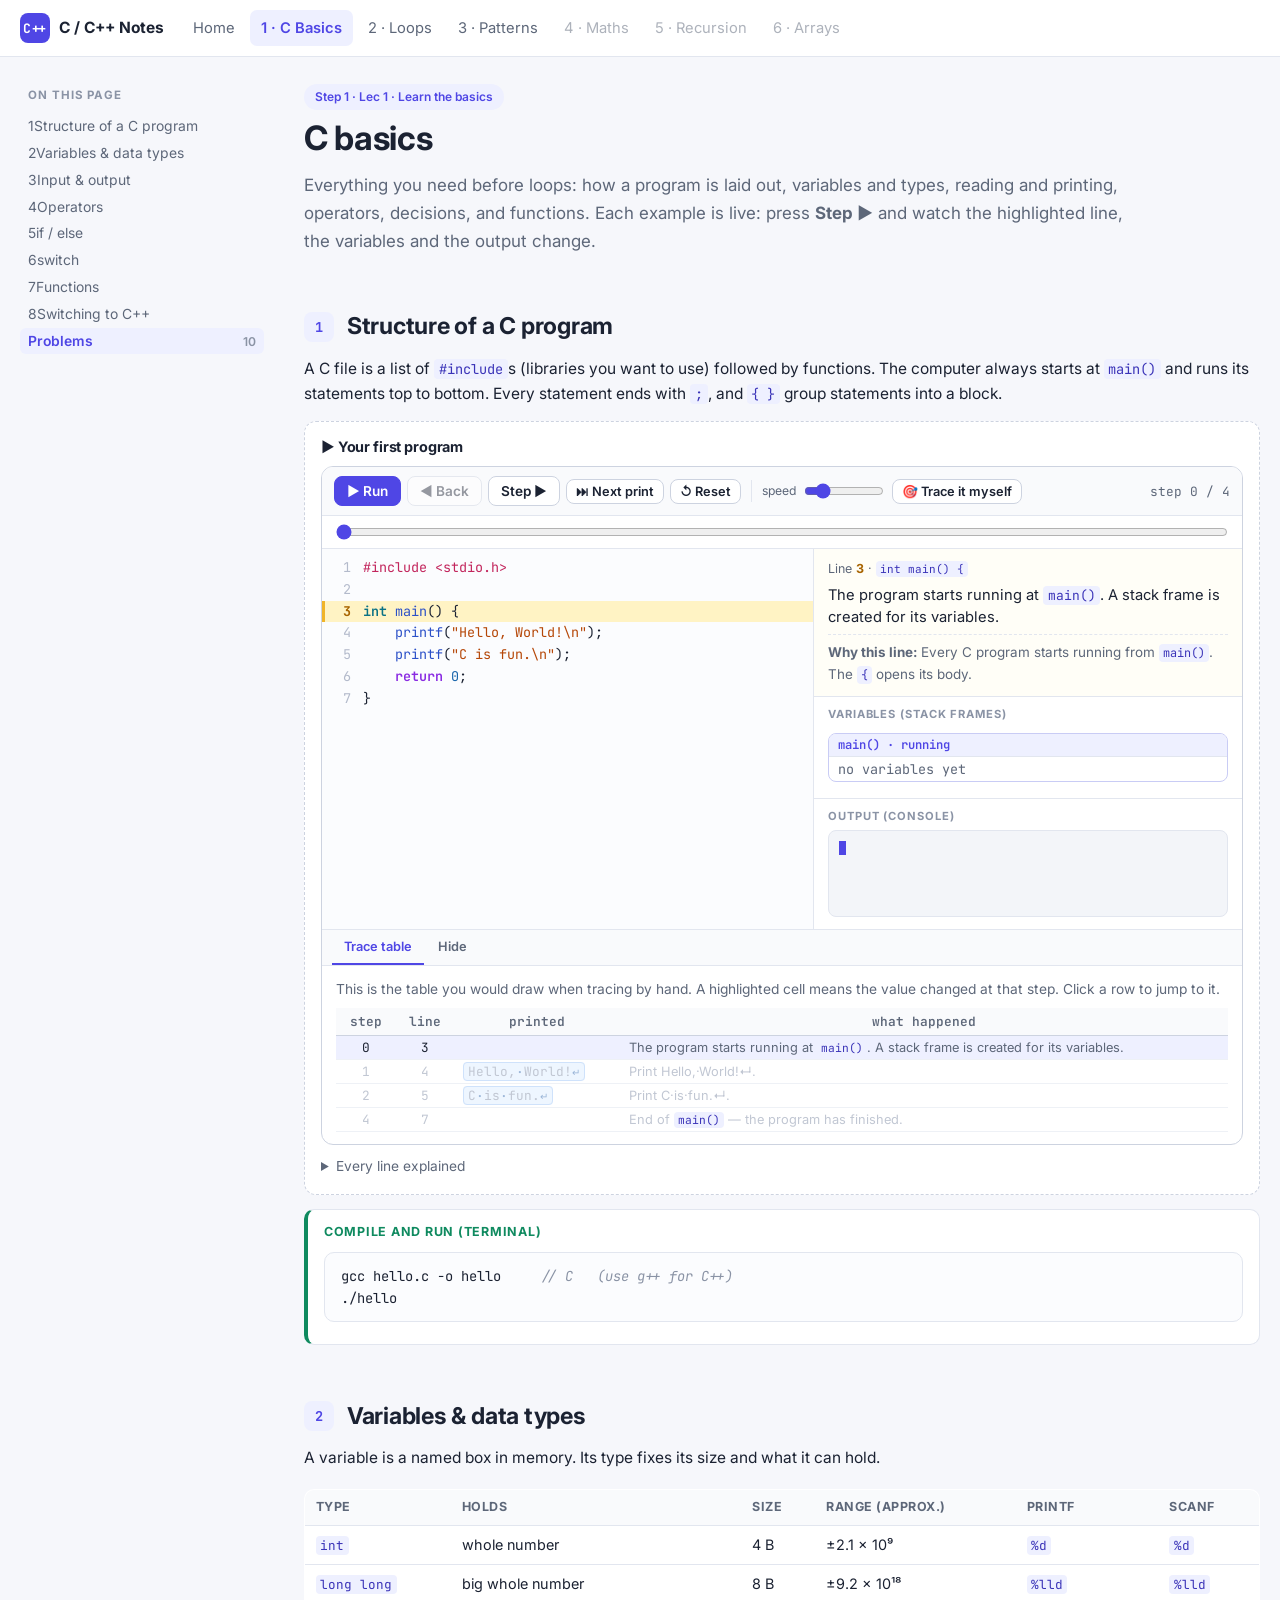
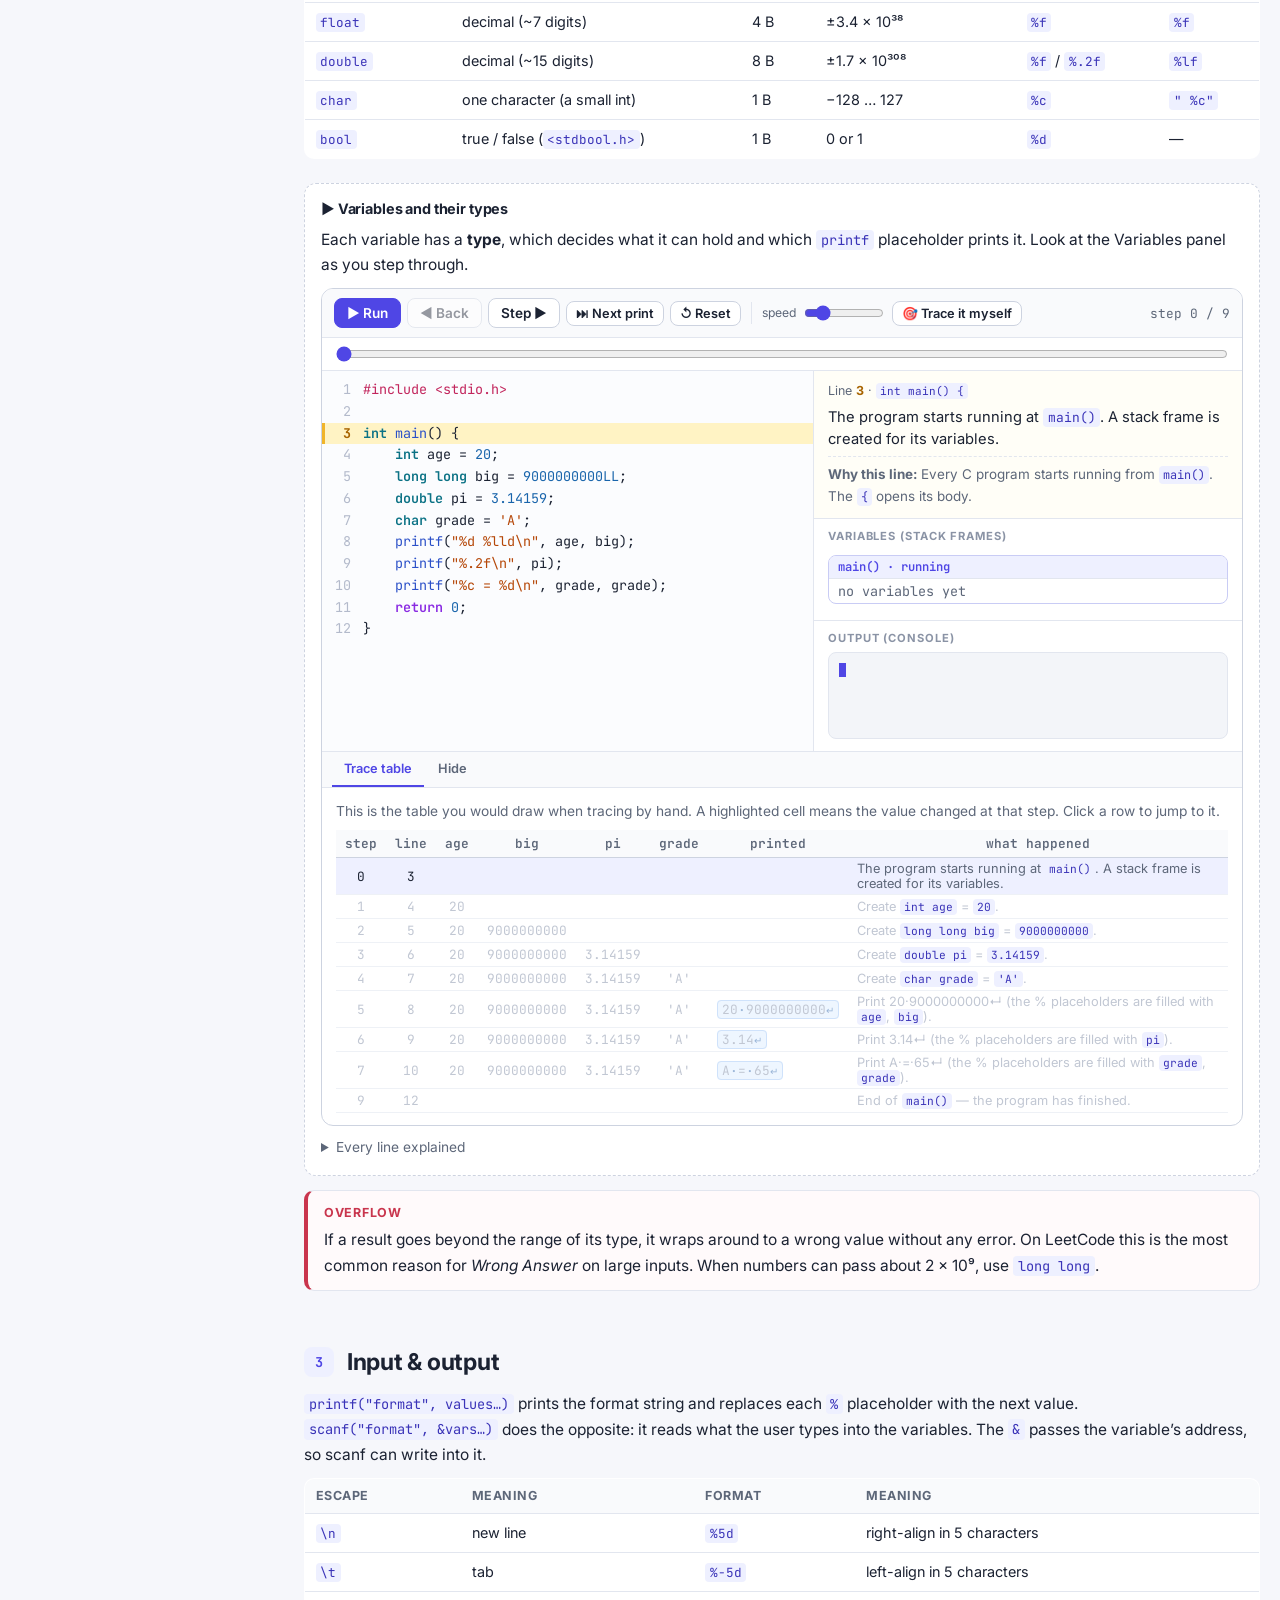
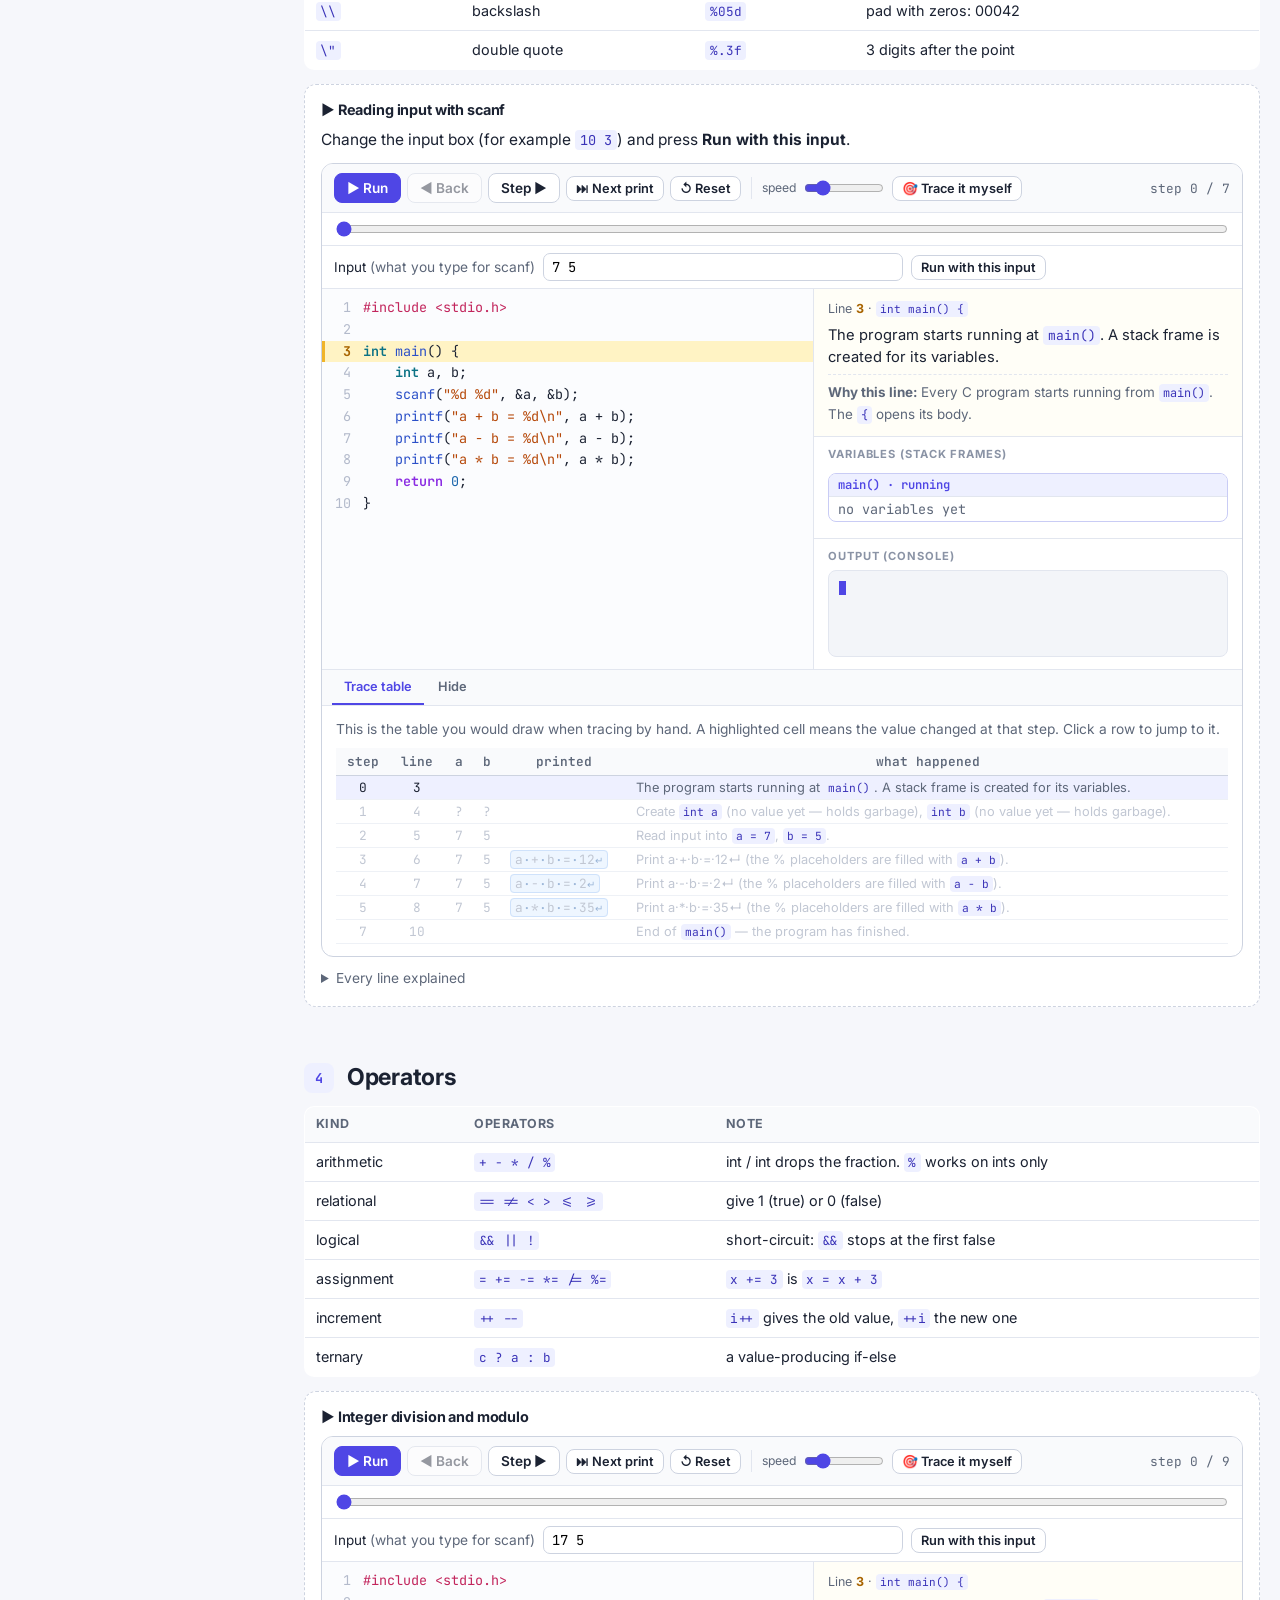
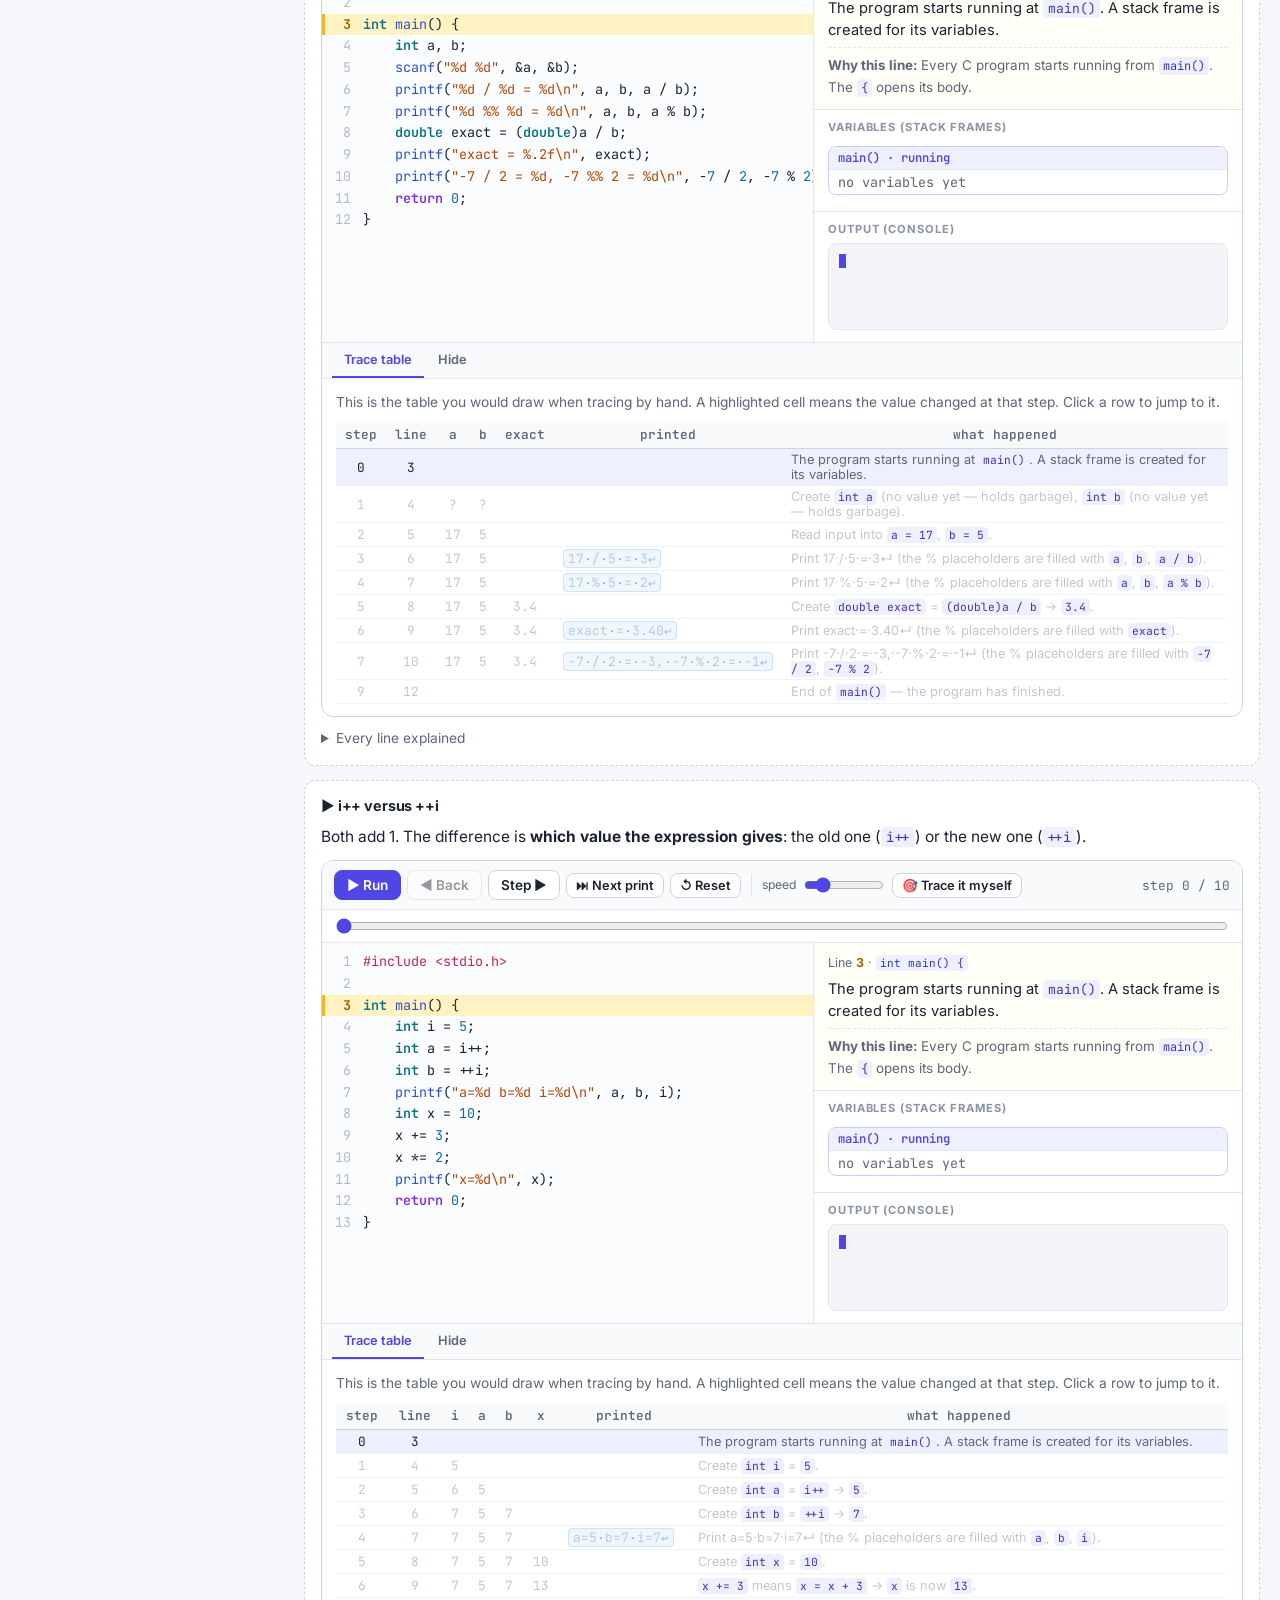
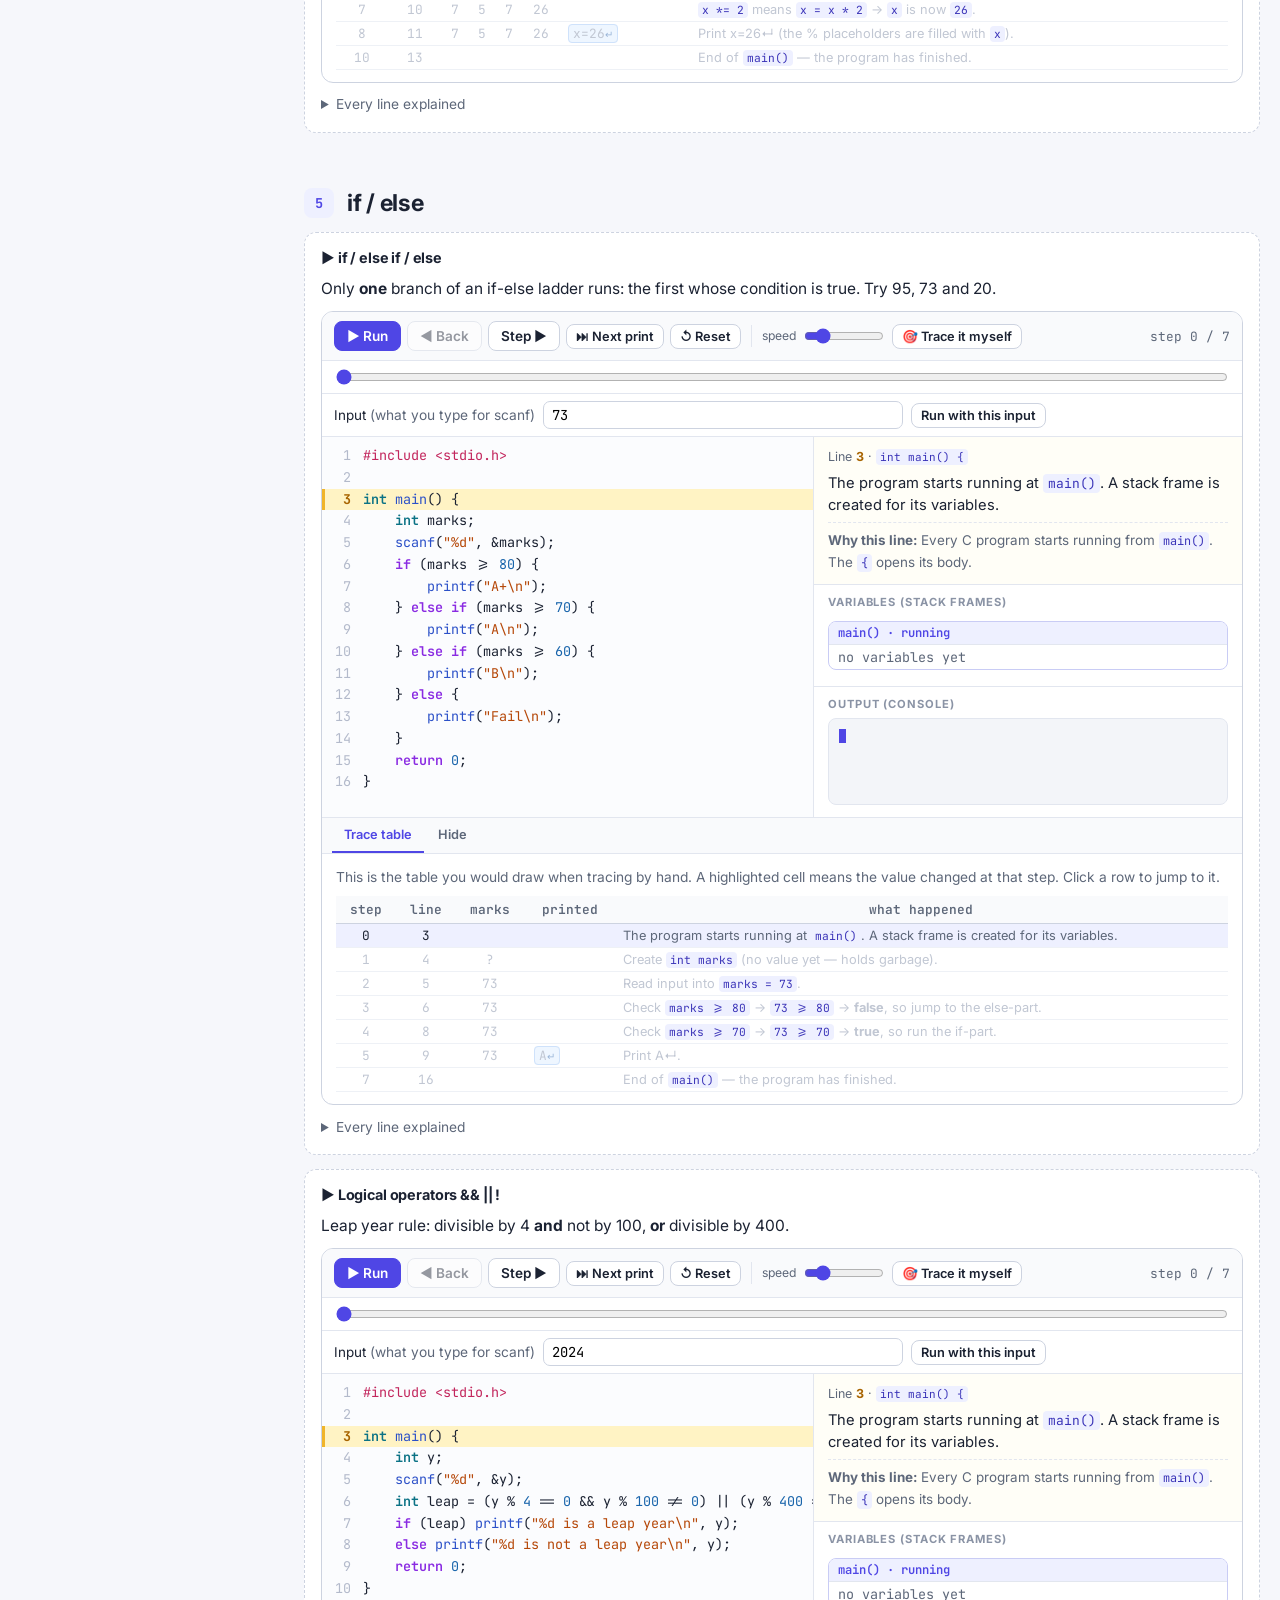
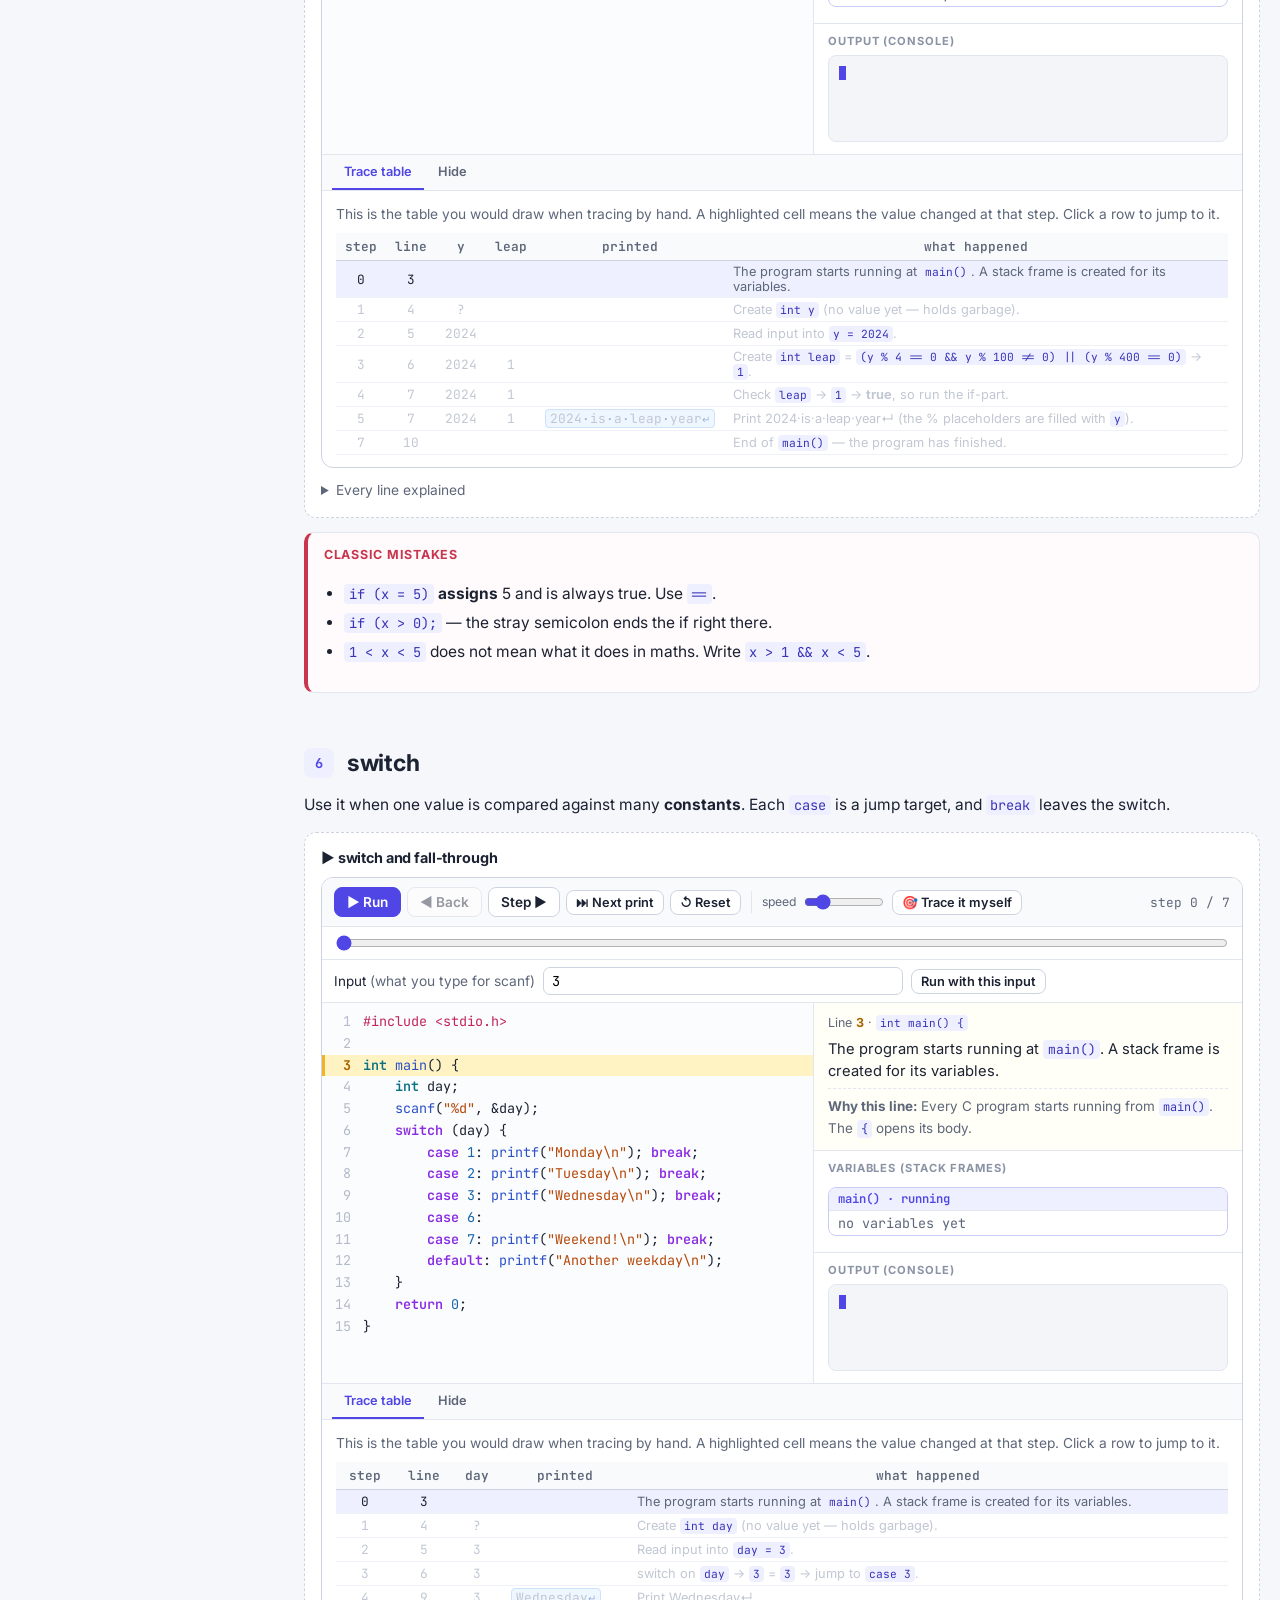
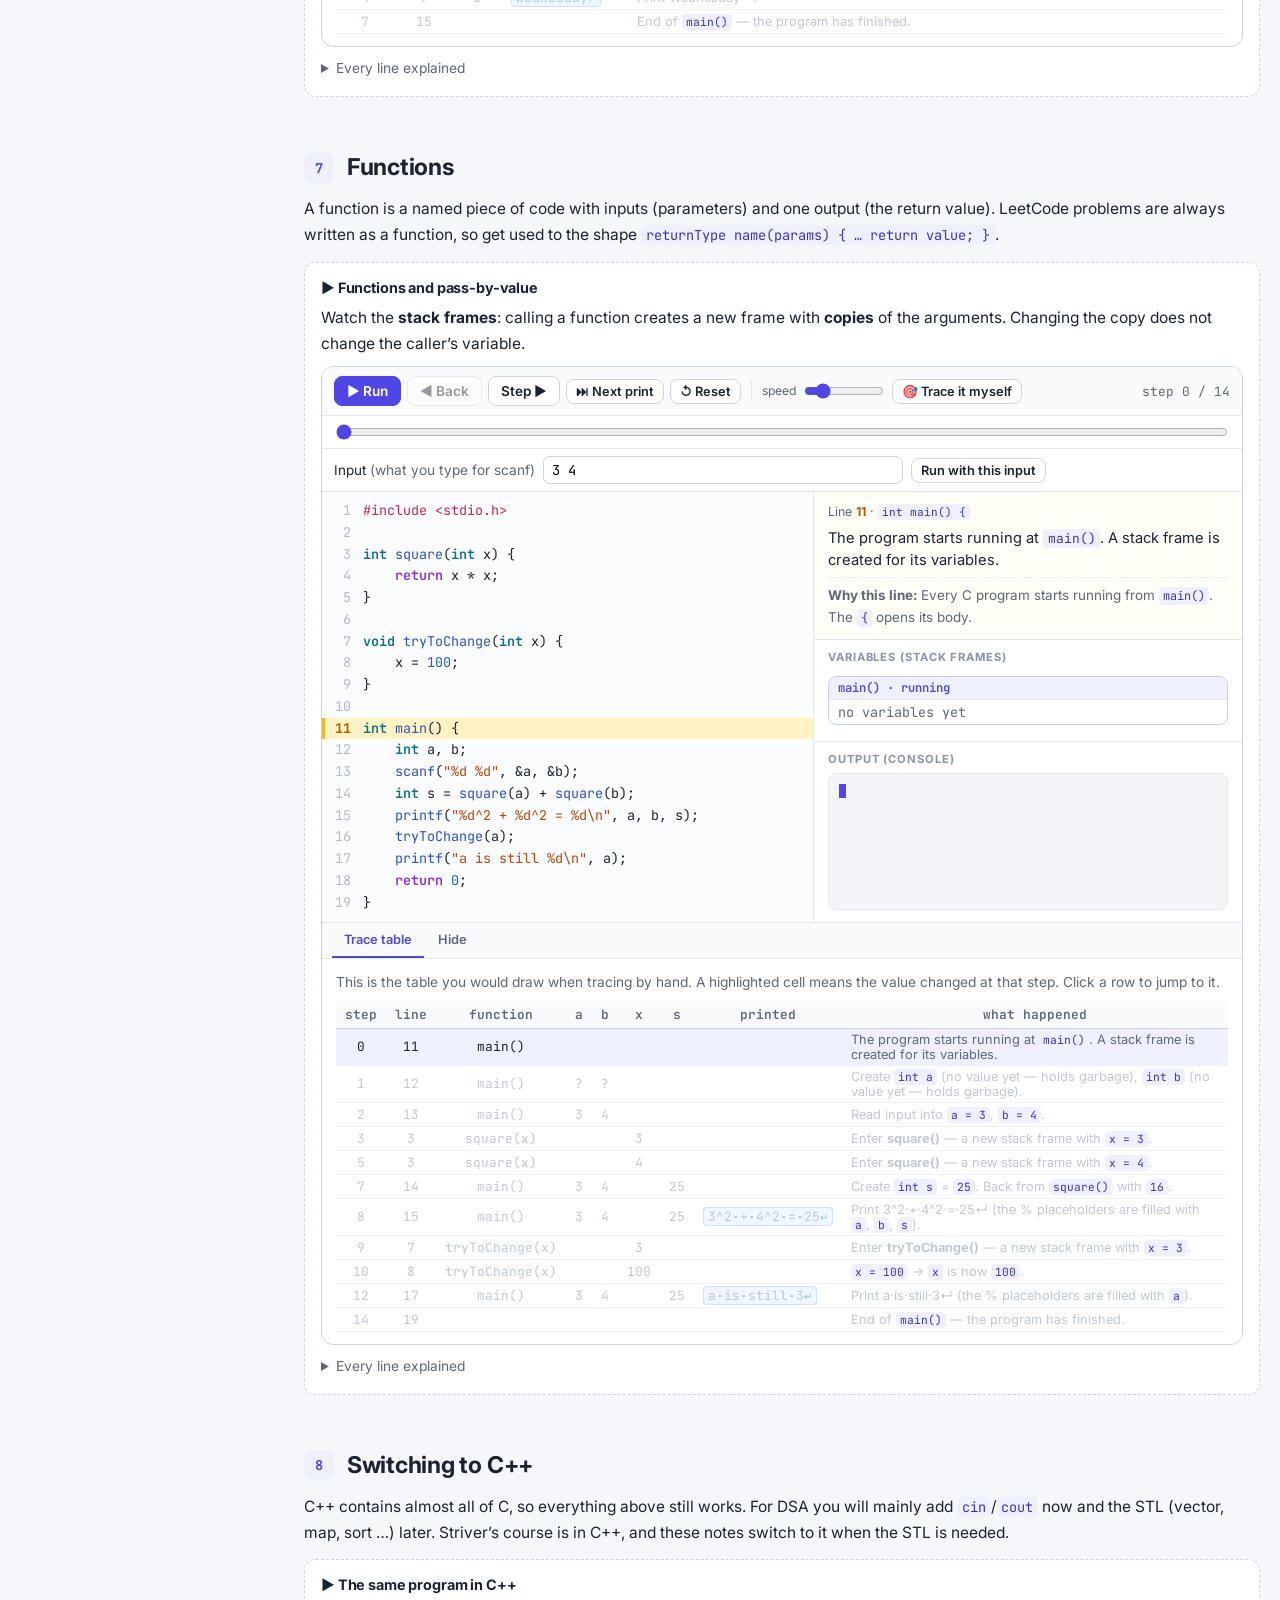
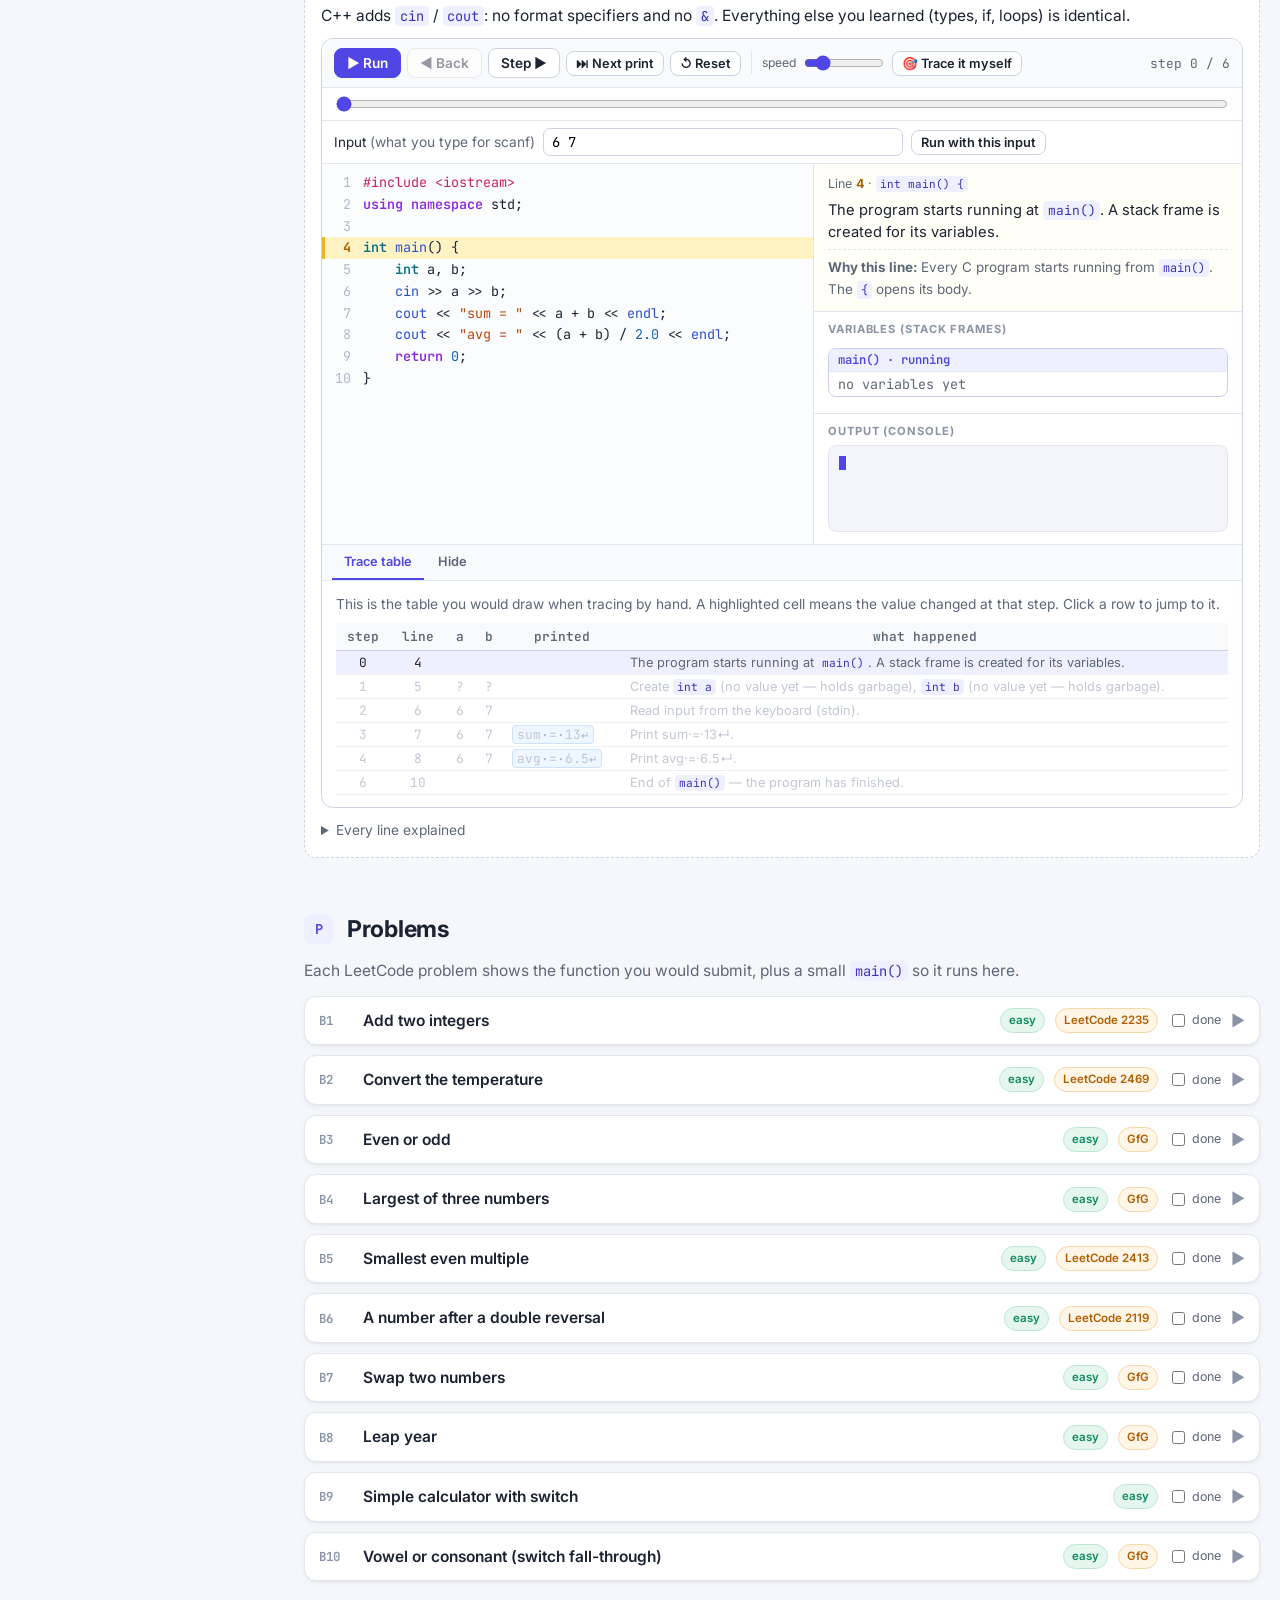
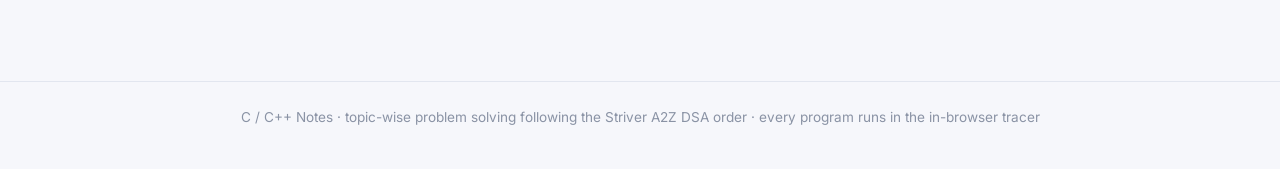
==== basics.html @ 71c0363b "Build C/C++ notes site with line-by-line visualiser - C basics, loops & nested loops, and patterns (" ====
<!doctype html>
<html lang="en">
<head>
<meta charset="utf-8">
<meta name="viewport" content="width=device-width, initial-scale=1">
<title>C Basics — C / C++ Notes</title>
<meta name="description" content="C fundamentals: program structure, data types, input/output, operators, if/else, switch, functions — every example traced line by line.">
<link rel="icon" href="data:image/svg+xml,<svg xmlns='http://www.w3.org/2000/svg' viewBox='0 0 32 32'><rect width='32' height='32' rx='7' fill='%234f46e5'/><text x='16' y='21' font-size='12' text-anchor='middle' fill='white' font-family='monospace' font-weight='700'>C++</text></svg>">
<link rel="preconnect" href="https://fonts.googleapis.com"><link rel="preconnect" href="https://fonts.gstatic.com" crossorigin>
<link href="https://fonts.googleapis.com/css2?family=Inter:wght@400;500;600;700&family=JetBrains+Mono:wght@400;600;700&display=swap" rel="stylesheet">
<link rel="stylesheet" href="assets/css/style.css?v=4">
</head>
<body>
<div class="wrap layout">
  <aside class="sidebar"></aside>
  <main class="main">
    <span class="badge">Step 1 · Lec 1 · Learn the basics</span>
    <h1>C basics</h1>
    <p class="lead">Everything you need before loops: how a program is laid out, variables and types, reading and printing, operators, decisions, and functions. Each example is live: press <b>Step ▶</b> and watch the highlighted line, the variables and the output change.</p>

    <h2 id="structure"><span class="secnum">1</span>Structure of a C program</h2>
    <p>A C file is a list of <code>#include</code>s (libraries you want to use) followed by functions. The computer always starts at <code>main()</code> and runs its statements top to bottom. Every statement ends with <code>;</code>, and <code>{ }</code> group statements into a block.</p>
    <div data-example="ex-hello"></div>
    <div class="callout tip"><div class="callout-title">Compile and run (terminal)</div>
      <pre class="c">
gcc hello.c -o hello     // C   (use g++ for C++)
./hello</pre></div>

    <h2 id="types"><span class="secnum">2</span>Variables &amp; data types</h2>
    <p>A variable is a named box in memory. Its type fixes its size and what it can hold.</p>
    <div class="table-scroll"><table class="tbl">
      <tr><th>type</th><th>holds</th><th>size</th><th>range (approx.)</th><th>printf</th><th>scanf</th></tr>
      <tr><td><code>int</code></td><td>whole number</td><td>4 B</td><td>±2.1 × 10⁹</td><td><code>%d</code></td><td><code>%d</code></td></tr>
      <tr><td><code>long long</code></td><td>big whole number</td><td>8 B</td><td>±9.2 × 10¹⁸</td><td><code>%lld</code></td><td><code>%lld</code></td></tr>
      <tr><td><code>float</code></td><td>decimal (~7 digits)</td><td>4 B</td><td>±3.4 × 10³⁸</td><td><code>%f</code></td><td><code>%f</code></td></tr>
      <tr><td><code>double</code></td><td>decimal (~15 digits)</td><td>8 B</td><td>±1.7 × 10³⁰⁸</td><td><code>%f</code> / <code>%.2f</code></td><td><code>%lf</code></td></tr>
      <tr><td><code>char</code></td><td>one character (a small int)</td><td>1 B</td><td>−128 … 127</td><td><code>%c</code></td><td><code>" %c"</code></td></tr>
      <tr><td><code>bool</code></td><td>true / false (<code>&lt;stdbool.h&gt;</code>)</td><td>1 B</td><td>0 or 1</td><td><code>%d</code></td><td>—</td></tr>
    </table></div>
    <div data-example="ex-types"></div>
    <div class="callout trap"><div class="callout-title">Overflow</div>If a result goes beyond the range of its type, it wraps around to a wrong value without any error. On LeetCode this is the most common reason for <i>Wrong Answer</i> on large inputs. When numbers can pass about 2 × 10⁹, use <code>long long</code>.</div>

    <h2 id="io"><span class="secnum">3</span>Input &amp; output</h2>
    <p><code>printf("format", values…)</code> prints the format string and replaces each <code>%</code> placeholder with the next value. <code>scanf("format", &amp;vars…)</code> does the opposite: it reads what the user types into the variables. The <code>&amp;</code> passes the variable’s address, so scanf can write into it.</p>
    <table class="tbl"><tr><th>escape</th><th>meaning</th><th>format</th><th>meaning</th></tr>
      <tr><td><code>\n</code></td><td>new line</td><td><code>%5d</code></td><td>right-align in 5 characters</td></tr>
      <tr><td><code>\t</code></td><td>tab</td><td><code>%-5d</code></td><td>left-align in 5 characters</td></tr>
      <tr><td><code>\\</code></td><td>backslash</td><td><code>%05d</code></td><td>pad with zeros: 00042</td></tr>
      <tr><td><code>\"</code></td><td>double quote</td><td><code>%.3f</code></td><td>3 digits after the point</td></tr>
    </table>
    <div data-example="ex-io"></div>

    <h2 id="ops"><span class="secnum">4</span>Operators</h2>
    <table class="tbl"><tr><th>kind</th><th>operators</th><th>note</th></tr>
      <tr><td>arithmetic</td><td><code>+ - * / %</code></td><td>int / int drops the fraction. <code>%</code> works on ints only</td></tr>
      <tr><td>relational</td><td><code>== != &lt; &gt; &lt;= &gt;=</code></td><td>give 1 (true) or 0 (false)</td></tr>
      <tr><td>logical</td><td><code>&amp;&amp; || !</code></td><td>short-circuit: <code>&amp;&amp;</code> stops at the first false</td></tr>
      <tr><td>assignment</td><td><code>= += -= *= /= %=</code></td><td><code>x += 3</code> is <code>x = x + 3</code></td></tr>
      <tr><td>increment</td><td><code>++ --</code></td><td><code>i++</code> gives the old value, <code>++i</code> the new one</td></tr>
      <tr><td>ternary</td><td><code>c ? a : b</code></td><td>a value-producing if-else</td></tr>
    </table>
    <div data-example="ex-div"></div>
    <div data-example="ex-incr"></div>

    <h2 id="if"><span class="secnum">5</span>if / else</h2>
    <div data-example="ex-if"></div>
    <div data-example="ex-logic"></div>
    <div class="callout trap"><div class="callout-title">Classic mistakes</div>
      <ul><li><code>if (x = 5)</code> <b>assigns</b> 5 and is always true. Use <code>==</code>.</li>
      <li><code>if (x &gt; 0);</code> — the stray semicolon ends the if right there.</li>
      <li><code>1 &lt; x &lt; 5</code> does not mean what it does in maths. Write <code>x &gt; 1 &amp;&amp; x &lt; 5</code>.</li></ul></div>

    <h2 id="switch"><span class="secnum">6</span>switch</h2>
    <p>Use it when one value is compared against many <b>constants</b>. Each <code>case</code> is a jump target, and <code>break</code> leaves the switch.</p>
    <div data-example="ex-switch"></div>

    <h2 id="func"><span class="secnum">7</span>Functions</h2>
    <p>A function is a named piece of code with inputs (parameters) and one output (the return value). LeetCode problems are always written as a function, so get used to the shape <code>returnType name(params) { … return value; }</code>.</p>
    <div data-example="ex-func"></div>

    <h2 id="cpp"><span class="secnum">8</span>Switching to C++</h2>
    <p>C++ contains almost all of C, so everything above still works. For DSA you will mainly add <code>cin</code>/<code>cout</code> now and the STL (vector, map, sort …) later. Striver’s course is in C++, and these notes switch to it when the STL is needed.</p>
    <div data-example="ex-cpp"></div>

    <section><h2 id="problems" data-short="Problems"><span class="secnum">P</span>Problems</h2>
      <p class="muted">Each LeetCode problem shows the function you would submit, plus a small <code>main()</code> so it runs here.</p>
      <div class="plist" data-group="basics:A" data-prefix="B"></div></section>
  </main>
</div>
<script src="assets/js/cinterp.js?v=4"></script>
<script src="assets/js/site.js?v=4"></script>
<script src="assets/js/viz.js?v=4"></script>
<script src="assets/data/basics.js?v=4"></script>
</body>
</html>
---- assets/css/style.css ----
/* C / C++ Notes — light theme */
:root {
  --bg: #f6f7fb;
  --surface: #ffffff;
  --surface-2: #f9fafc;
  --border: #e2e6ef;
  --border-strong: #cdd3e0;
  --text: #1b2232;
  --muted: #5d6779;
  --faint: #8a93a5;
  --accent: #4f46e5;
  --accent-2: #6d63ff;
  --accent-soft: #eef0ff;
  --green: #0f8a5f;
  --green-soft: #e5f6ef;
  --red: #c9354d;
  --red-soft: #fdecef;
  --amber: #a86400;
  --amber-soft: #fff4dc;
  --blue-soft: #e8f2ff;
  --line-hl: #fff3c4;
  --line-hl-border: #f0b429;
  --code-bg: #fbfcfe;
  --radius: 10px;
  --shadow: 0 1px 2px rgba(20, 30, 60, .05), 0 2px 8px rgba(20, 30, 60, .04);
  --mono: 'JetBrains Mono', ui-monospace, SFMono-Regular, Menlo, Consolas, monospace;
  --sans: 'Inter', system-ui, -apple-system, Segoe UI, Roboto, sans-serif;
  color-scheme: light;
}
* { box-sizing: border-box; }
html { scroll-behavior: smooth; scroll-padding-top: 70px; }
body { margin: 0; background: var(--bg); color: var(--text); font: 15.5px/1.65 var(--sans); -webkit-font-smoothing: antialiased; }
a { color: var(--accent); text-decoration: none; }
a:hover { text-decoration: underline; }
code, kbd, pre { font-family: var(--mono); }
code { font-size: .88em; background: var(--accent-soft); color: #3a33b8; padding: .08em .35em; border-radius: 4px; white-space: nowrap; }
pre code { background: none; color: inherit; padding: 0; white-space: pre; }
h1, h2, h3, h4 { line-height: 1.25; letter-spacing: -.01em; }
h1 { font-size: 2.1rem; margin: .2em 0 .4em; }
h2 { font-size: 1.45rem; margin: 2.2em 0 .6em; padding-top: .2em; display: flex; align-items: center; gap: .55em; }
h3 { font-size: 1.12rem; margin: 1.6em 0 .5em; }
p { margin: .55em 0; }
ul, ol { padding-left: 1.3em; }
li { margin: .2em 0; }
table { border-collapse: collapse; }
.muted { color: var(--muted); }
.small { font-size: .86rem; }

/* ---------- top bar ---------- */
.topbar { position: sticky; top: 0; z-index: 50; background: rgba(255, 255, 255, .92); backdrop-filter: blur(8px); border-bottom: 1px solid var(--border); }
.topbar-inner { max-width: 1320px; margin: 0 auto; display: flex; align-items: center; gap: 18px; padding: 10px 20px; }
.brand { display: flex; align-items: center; gap: 9px; font-weight: 700; color: var(--text); white-space: nowrap; }
.brand:hover { text-decoration: none; }
.brand-mark { width: 30px; height: 30px; border-radius: 8px; background: var(--accent); color: #fff; display: grid; place-items: center; font: 700 13px var(--mono); }
.nav { display: flex; gap: 4px; overflow-x: auto; scrollbar-width: none; }
.nav a { padding: 6px 11px; border-radius: 7px; color: var(--muted); font-size: .92rem; white-space: nowrap; }
.nav a:hover { background: var(--surface-2); color: var(--text); text-decoration: none; }
.nav a.active { background: var(--accent-soft); color: var(--accent); font-weight: 600; }
.nav a.soon { opacity: .5; pointer-events: none; }

/* ---------- layout ---------- */
.wrap { max-width: 1320px; margin: 0 auto; padding: 0 20px; }
.layout { display: grid; grid-template-columns: 250px minmax(0, 1fr); gap: 34px; }
.sidebar { position: sticky; top: 64px; align-self: start; max-height: calc(100vh - 76px); overflow-y: auto; padding: 22px 6px 30px 0; font-size: .87rem; scrollbar-width: thin; }
.sidebar .side-title { text-transform: uppercase; font-size: .72rem; letter-spacing: .08em; color: var(--faint); font-weight: 700; margin: 0 0 8px 8px; }
.sidebar a { display: flex; gap: 8px; align-items: baseline; padding: 4px 8px; border-radius: 6px; color: var(--muted); line-height: 1.35; }
.sidebar a:hover { background: var(--surface); color: var(--text); text-decoration: none; }
.sidebar a.sub { padding-left: 22px; font-size: .84rem; }
.sidebar a.on { color: var(--accent); background: var(--accent-soft); font-weight: 600; }
.sidebar .count { margin-left: auto; color: var(--faint); font-size: .76rem; }
.main { min-width: 0; padding: 26px 0 80px; }
.lead { font-size: 1.06rem; color: var(--muted); max-width: 75ch; }
.foot { border-top: 1px solid var(--border); color: var(--faint); font-size: .85rem; padding: 24px 20px 40px; text-align: center; }

/* ---------- callouts, pills, buttons ---------- */
.callout { border: 1px solid var(--border); border-left: 4px solid var(--accent); background: var(--surface); border-radius: var(--radius); padding: 12px 16px; margin: 14px 0; }
.callout-title { font-weight: 700; font-size: .78rem; letter-spacing: .06em; text-transform: uppercase; color: var(--accent); margin-bottom: 4px; }
.callout.tip { border-left-color: var(--green); } .callout.tip .callout-title { color: var(--green); }
.callout.trap { border-left-color: var(--red); background: #fffafb; } .callout.trap .callout-title { color: var(--red); }
.callout.idea { border-left-color: var(--amber); background: #fffdf6; } .callout.idea .callout-title { color: var(--amber); }
.grid2 { display: grid; grid-template-columns: 1fr 1fr; gap: 14px; }
.grid2 > .callout { margin: 0; }
.pill { display: inline-block; font-size: .72rem; font-weight: 600; padding: 2px 8px; border-radius: 99px; background: var(--surface-2); border: 1px solid var(--border); color: var(--muted); white-space: nowrap; }
.pill.easy { background: var(--green-soft); color: var(--green); border-color: #bfe6d5; }
.pill.medium { background: var(--amber-soft); color: var(--amber); border-color: #f1d9a6; }
.pill.hard { background: var(--red-soft); color: var(--red); border-color: #f2c2cb; }
.pill.lc { background: #fff6e8; color: #b25e00; border-color: #f6d7a8; }
.pill.accent { background: var(--accent-soft); color: var(--accent); border-color: #d6d9ff; }
.btn { font: 600 .85rem var(--sans); border: 1px solid var(--border-strong); background: var(--surface); color: var(--text); border-radius: 8px; padding: 6px 12px; cursor: pointer; display: inline-flex; align-items: center; gap: 6px; white-space: nowrap; }
.btn:hover { border-color: var(--accent); color: var(--accent); }
.btn.primary { background: var(--accent); border-color: var(--accent); color: #fff; }
.btn.primary:hover { background: var(--accent-2); color: #fff; }
.btn:disabled { opacity: .45; cursor: default; }
.btn.sm { padding: 4px 9px; font-size: .8rem; }
.secnum { display: inline-grid; place-items: center; width: 30px; height: 30px; border-radius: 8px; background: var(--accent-soft); color: var(--accent); font: 700 .85rem var(--mono); flex: none; }

/* ---------- tables ---------- */
.tbl { width: 100%; border: 1px solid var(--border); border-radius: var(--radius); overflow: hidden; background: var(--surface); font-size: .9rem; margin: 10px 0; }
.tbl th, .tbl td { padding: 7px 11px; border-bottom: 1px solid var(--border); text-align: left; vertical-align: top; }
.tbl th { background: var(--surface-2); font-size: .78rem; text-transform: uppercase; letter-spacing: .04em; color: var(--muted); }
.tbl tr:last-child td { border-bottom: 0; }
.tbl td code { white-space: pre; }
.table-scroll { overflow-x: auto; }

/* ---------- static code blocks ---------- */
.codeblock { background: var(--code-bg); border: 1px solid var(--border); border-radius: var(--radius); padding: 12px 16px; overflow-x: auto; font-size: .86rem; line-height: 1.6; margin: 10px 0; }
.console { background: #f3f5f9; border: 1px solid var(--border); border-radius: var(--radius); padding: 10px 14px; font: .86rem/1.5 var(--mono); white-space: pre; overflow-x: auto; margin: 8px 0; color: #1b2232; }
.console .in { color: var(--green); font-weight: 600; }
/* syntax colours */
.tk-kw { color: #8a2be2; font-weight: 600; }
.tk-ty { color: #0b7285; font-weight: 600; }
.tk-str { color: #b54708; }
.tk-num { color: #1864ab; }
.tk-com { color: #8a93a5; font-style: italic; }
.tk-pp { color: #c2255c; }
.tk-fn { color: #2b50c8; }

/* ---------- home ---------- */
.hero { padding: 36px 0 10px; }
.hero h1 { font-size: 2.6rem; margin: 10px 0 12px; }
.hero h1 em { font-style: normal; color: var(--accent); }
.badge { display: inline-block; font-size: .75rem; font-weight: 600; background: var(--accent-soft); color: var(--accent); border-radius: 99px; padding: 3px 11px; }
.stats { display: grid; grid-template-columns: repeat(4, 1fr); gap: 12px; margin: 22px 0; }
.stat { background: var(--surface); border: 1px solid var(--border); border-radius: var(--radius); padding: 12px 16px; box-shadow: var(--shadow); }
.stat b { display: block; font-size: 1.6rem; }
.stat span { color: var(--muted); font-size: .85rem; }
.cards { display: grid; grid-template-columns: repeat(auto-fill, minmax(250px, 1fr)); gap: 14px; margin: 14px 0; }
.card { background: var(--surface); border: 1px solid var(--border); border-radius: 12px; padding: 16px; box-shadow: var(--shadow); color: var(--text); display: flex; flex-direction: column; gap: 6px; transition: border-color .15s, transform .15s; }
a.card:hover { border-color: var(--accent); text-decoration: none; transform: translateY(-1px); }
.card .ic { width: 34px; height: 34px; border-radius: 9px; background: var(--accent-soft); color: var(--accent); display: grid; place-items: center; font: 700 .85rem var(--mono); }
.card h3 { margin: 4px 0 0; font-size: 1.02rem; }
.card p { margin: 0; color: var(--muted); font-size: .88rem; }
.card .pill { align-self: flex-start; margin-top: auto; }
.card.soon { opacity: .6; box-shadow: none; }
.steps-row { display: grid; grid-template-columns: repeat(3, 1fr); gap: 14px; }

/* ---------- problem cards ---------- */
.plist { display: flex; flex-direction: column; gap: 10px; margin: 12px 0 20px; }
.prob { background: var(--surface); border: 1px solid var(--border); border-radius: 12px; box-shadow: var(--shadow); }
.prob.open { border-color: #c9ccf5; }
.prob-head { display: flex; align-items: center; gap: 10px; padding: 11px 14px; cursor: pointer; user-select: none; }
.prob-head:hover .ptitle { color: var(--accent); }
.prob-head .pno { font: 600 .78rem var(--mono); color: var(--faint); min-width: 34px; }
.prob-head .ptitle { font-weight: 600; flex: 1; min-width: 0; }
.prob-head .mini { font: .72rem/1.15 var(--mono); color: var(--muted); white-space: pre; background: var(--surface-2); border: 1px solid var(--border); border-radius: 6px; padding: 3px 6px; max-height: 44px; overflow: hidden; }
.prob-head .chev { color: var(--faint); transition: transform .2s; }
.prob.open .chev { transform: rotate(90deg); }
.done-box { display: inline-flex; align-items: center; gap: 4px; font-size: .78rem; color: var(--muted); cursor: pointer; }
.prob.solved .ptitle::after { content: ' ✓'; color: var(--green); }
.prob-body { border-top: 1px solid var(--border); padding: 4px 18px 18px; }
.prob-body h4 { margin: 18px 0 6px; font-size: .8rem; text-transform: uppercase; letter-spacing: .07em; color: var(--muted); }
.prob-body .src { font-size: .8rem; color: var(--faint); }
.formula td, .formula th { font-family: var(--mono); font-size: .84rem; text-align: center; }
.example-box { border: 1px dashed var(--border-strong); border-radius: 12px; padding: 4px 16px 16px; background: var(--surface); margin: 14px 0; }
.example-box > h4 { margin: 12px 0 4px; font-size: .9rem; }

/* line-by-line table */
.lines { width: 100%; table-layout: fixed; border: 1px solid var(--border); border-radius: var(--radius); overflow: hidden; font-size: .86rem; background: var(--surface); }
.lines td { padding: 4px 10px; border-bottom: 1px solid #eef1f6; vertical-align: top; }
.lines tr:last-child td { border-bottom: 0; }
.lines td.ln { font: .76rem var(--mono); color: var(--faint); text-align: right; width: 34px; padding-top: 6px; }
.lines td.lc { font-family: var(--mono); font-size: .82rem; white-space: pre-wrap; word-break: break-word; background: var(--code-bg); width: 52%; }
.lines td.lx { color: var(--text); }
.lines td.lx code { white-space: normal; word-break: break-word; }
@media (max-width: 600px) { .lines td.lc { width: 50%; } .lines td.ln { width: 26px; padding: 6px 4px 0 0; } }
.lines tr { cursor: pointer; }
.lines tr:hover td { background: #f6f7ff; }
.lines tr.blank { display: none; }

/* ---------- visualiser ---------- */
.viz { border: 1px solid var(--border-strong); border-radius: 12px; background: var(--surface); margin: 10px 0; overflow: hidden; container-type: inline-size; }
.viz-now code, .ttable code { white-space: normal; word-break: break-word; }
.viz:focus { outline: 2px solid #c9ccf5; outline-offset: 1px; }
.viz-bar { display: flex; flex-wrap: wrap; align-items: center; gap: 6px; padding: 9px 12px; background: var(--surface-2); border-bottom: 1px solid var(--border); }
.viz-bar .sep { width: 1px; height: 22px; background: var(--border); margin: 0 4px; }
.viz-bar .stepc { font: .8rem var(--mono); color: var(--muted); margin-left: auto; white-space: nowrap; }
.viz-bar input[type=range] { accent-color: var(--accent); }
.viz-bar .spd { width: 80px; }
.viz-bar .lbl { font-size: .76rem; color: var(--muted); }
.viz-scrub { display: flex; align-items: center; gap: 8px; padding: 6px 12px; border-bottom: 1px solid var(--border); }
.viz-scrub input { flex: 1; accent-color: var(--accent); }
.viz-in { display: flex; align-items: center; gap: 8px; padding: 7px 12px; border-bottom: 1px solid var(--border); font-size: .84rem; flex-wrap: wrap; }
.viz-in .inp { font: .86rem var(--mono); border: 1px solid var(--border-strong); border-radius: 7px; padding: 4px 8px; min-width: 120px; max-width: 360px; flex: 1; }
.viz-in .inp:focus { outline: 2px solid var(--accent-soft); border-color: var(--accent); }
.viz-main { display: grid; grid-template-columns: minmax(0, 1.15fr) minmax(0, 1fr); min-height: 380px; }
.viz-code { border-right: 1px solid var(--border); background: var(--code-bg); overflow: auto; max-height: 560px; padding: 8px 0; font: .84rem/1.62 var(--mono); }
.viz-code .row { display: flex; padding-right: 12px; border-left: 3px solid transparent; }
.viz-code .row .n { color: #b3bacb; width: 38px; text-align: right; padding-right: 12px; flex: none; user-select: none; }
.viz-code .row .c { white-space: pre; }
.viz-code .row.cur { background: var(--line-hl); border-left-color: var(--line-hl-border); }
.viz-code .row.cur .n { color: var(--amber); font-weight: 700; }
.viz-code .row.prev { background: #fffbea; }
.viz-code .row.bp .n::before { content: '●'; color: var(--red); margin-right: 3px; }
.viz-code .row { cursor: pointer; }
.viz-side { display: flex; flex-direction: column; min-width: 0; }
.viz-now { padding: 10px 14px; border-bottom: 1px solid var(--border); background: #fffef7; min-height: 104px; }
.viz-now .now-line { font-size: .78rem; color: var(--muted); margin-bottom: 4px; }
.viz-now .now-line b { color: var(--amber); }
.viz-now .now-note { font-size: .92rem; line-height: 1.5; }
.viz-now .now-why { font-size: .84rem; color: var(--muted); margin-top: 6px; padding-top: 6px; border-top: 1px dashed var(--border); }
.viz-now b.yes { color: var(--green); } .viz-now b.no { color: var(--red); }
.outq { font-family: var(--mono); background: #eef6ff; border: 1px solid #cfe2fb; border-radius: 4px; padding: 0 4px; white-space: pre; }
.outq .sp { color: #9bb6d8; } .outq .nl { color: #9bb6d8; font-size: .8em; }
.viz-pane-title { font-size: .7rem; text-transform: uppercase; letter-spacing: .08em; color: var(--faint); font-weight: 700; padding: 8px 14px 4px; }
.viz-vars { padding: 0 14px 10px; border-bottom: 1px solid var(--border); overflow: auto; max-height: 240px; }
.frame { border: 1px solid var(--border); border-radius: 8px; margin: 6px 0; overflow: hidden; }
.frame.top { border-color: #c9ccf5; }
.frame-name { font: 600 .76rem var(--mono); padding: 3px 9px; background: var(--surface-2); color: var(--muted); border-bottom: 1px solid var(--border); }
.frame.top .frame-name { background: var(--accent-soft); color: var(--accent); }
.vrow { display: flex; align-items: center; gap: 8px; padding: 3px 9px; font: .84rem var(--mono); border-bottom: 1px solid #f0f2f7; }
.vrow:last-child { border-bottom: 0; }
.vrow .vt { color: #0b7285; font-size: .74rem; min-width: 46px; }
.vrow .vn { font-weight: 600; min-width: 40px; }
.vrow .vv { margin-left: auto; background: var(--surface-2); border: 1px solid var(--border); border-radius: 5px; padding: 0 8px; min-width: 34px; text-align: center; }
.vrow .vv.garbage { color: var(--faint); }
.vrow.chg .vv { background: #fff1b8; border-color: #f0b429; animation: pop .35s; }
@keyframes pop { 0% { transform: scale(1.18); } 100% { transform: scale(1); } }
.arr { display: flex; flex-wrap: wrap; gap: 2px; margin-left: auto; }
.arr .cell { display: flex; flex-direction: column; align-items: center; }
.arr .cell i { font-style: normal; font-size: .62rem; color: var(--faint); }
.arr .cell b { font-weight: 500; border: 1px solid var(--border); background: var(--surface-2); min-width: 26px; text-align: center; padding: 0 4px; border-radius: 4px; }
.arr .cell.hl b { background: #fff1b8; border-color: #f0b429; }
.mat { margin-left: auto; border-collapse: separate; border-spacing: 2px; }
.mat td { border: 1px solid var(--border); background: var(--surface-2); min-width: 24px; text-align: center; padding: 0 3px; border-radius: 3px; font-size: .78rem; }
.mat td.hl { background: #fff1b8; border-color: #f0b429; }
.mat th { font-weight: 400; font-size: .62rem; color: var(--faint); }
.viz-out { flex: 1; display: flex; flex-direction: column; min-height: 120px; }
.viz-out pre { margin: 0 14px 12px; flex: 1; background: #f3f5f9; border: 1px solid var(--border); border-radius: 8px; padding: 8px 10px; font: .84rem/1.45 var(--mono); overflow: auto; max-height: 240px; min-height: 70px; white-space: pre; }
.viz-out pre .in { color: var(--green); font-weight: 600; }
.viz-out pre .new { background: #fff1b8; }
.viz-out pre .caret { display: inline-block; width: 7px; height: 1em; background: var(--accent); vertical-align: -2px; animation: blink 1s steps(1) infinite; }
@keyframes blink { 50% { opacity: 0; } }
.viz-tabs { display: flex; gap: 2px; padding: 0 10px; border-top: 1px solid var(--border); background: var(--surface-2); overflow-x: auto; }
.viz-tabs button { font: 600 .8rem var(--sans); border: 0; background: none; padding: 9px 12px; color: var(--muted); cursor: pointer; border-bottom: 2px solid transparent; white-space: nowrap; }
.viz-tabs button.on { color: var(--accent); border-bottom-color: var(--accent); }
.viz-tab { padding: 12px 14px; border-top: 1px solid var(--border); overflow: auto; max-height: 420px; }
.viz-err { margin: 8px 12px; padding: 8px 12px; border-radius: 8px; background: var(--red-soft); color: var(--red); font-size: .86rem; }

/* pattern grid */
.pgrid { display: inline-grid; gap: 2px; font: .9rem var(--mono); }
.pgrid .gh { color: var(--faint); font-size: .66rem; text-align: center; align-self: end; }
.pgrid .gr { color: var(--faint); font-size: .7rem; text-align: right; padding-right: 6px; align-self: center; white-space: nowrap; }
.pgrid .gc { width: 26px; height: 26px; border: 1px solid #edf0f5; border-radius: 4px; display: grid; place-items: center; background: #fff; }
.pgrid .gc.f { background: #eef0ff; border-color: #d6d9ff; color: #2d2794; font-weight: 700; }
.pgrid .gc.s { background: #fafbfd; color: #c4cad6; }
.pgrid .gc.now { background: #ffd84d; border-color: #e0a800; color: #000; transform: scale(1.12); box-shadow: 0 0 0 2px #ffe58a; }
.pgrid .gc.ghost { background: transparent; border-style: dashed; color: transparent; }
.pgrid .gr.cur { color: var(--amber); font-weight: 700; }
.grid-legend { display: flex; flex-wrap: wrap; gap: 12px; font-size: .78rem; color: var(--muted); margin-bottom: 10px; align-items: center; }
.grid-legend span::before { content: ''; display: inline-block; width: 11px; height: 11px; border-radius: 3px; margin-right: 5px; vertical-align: -1px; border: 1px solid var(--border); }
.grid-legend .l1::before { background: #eef0ff; border-color: #d6d9ff; }
.grid-legend .l2::before { background: #fafbfd; }
.grid-legend .l3::before { background: #ffd84d; border-color: #e0a800; }
.grid-legend .l4::before { border-style: dashed; }

/* trace table */
.ttable { border-collapse: collapse; font: .8rem var(--mono); min-width: 100%; }
.ttable th { position: sticky; top: 0; background: var(--surface-2); color: var(--muted); font-weight: 600; text-align: center; padding: 5px 9px; border-bottom: 1px solid var(--border-strong); z-index: 1; }
.ttable td { padding: 3px 9px; border-bottom: 1px solid #eef1f6; text-align: center; white-space: pre; }
.ttable td.note { text-align: left; font-family: var(--sans); color: var(--muted); white-space: normal; min-width: 180px; }
.ttable td.chg { background: #fff6cf; font-weight: 700; }
.ttable td.o { text-align: left; }
.ttable tr { cursor: pointer; }
.ttable tr.cur td { background: var(--accent-soft); }
.ttable tr.cur td.chg { background: #ffe58a; }
.ttable tr.fut td { color: #c1c7d3; }
.ttable tr.fut td.chg { background: none; font-weight: 400; }

/* quiz / practice mode */
.viz.quiz .vrow .vv, .viz.quiz .viz-out pre, .viz.quiz .arr .cell b { filter: blur(5px); cursor: help; }
.viz.quiz .reveal { filter: none !important; }
.quiz-tip { display: none; font-size: .8rem; color: var(--amber); padding: 6px 14px; background: var(--amber-soft); border-bottom: 1px solid var(--border); }
.viz.quiz .quiz-tip { display: block; }

/* stack code above the panels when the visualiser itself is narrow */
@container (max-width: 860px) {
  .viz-main { grid-template-columns: 1fr; }
  .viz-code { border-right: 0; border-bottom: 1px solid var(--border); max-height: 400px; }
  .viz-side { display: grid; grid-template-columns: 1fr 1fr; }
  .viz-now { grid-column: 1 / -1; }
  .viz-side > .viz-pane-title { display: none; }
  .viz-vars { border-bottom: 0; border-right: 1px solid var(--border); padding-top: 8px; }
}
@container (max-width: 560px) {
  .viz-side { display: flex; }
  .viz-vars { border-right: 0; border-bottom: 1px solid var(--border); }
}

/* ---------- responsive ---------- */
@media (max-width: 980px) {
  .layout { grid-template-columns: 1fr; }
  .sidebar { display: none; }
  .viz-main { grid-template-columns: 1fr; }
  .viz-code { border-right: 0; border-bottom: 1px solid var(--border); max-height: 360px; }
  .stats { grid-template-columns: repeat(2, 1fr); }
  .steps-row, .grid2 { grid-template-columns: 1fr; }
}
@media (max-width: 600px) {
  .wrap { padding: 0 16px; }
  .topbar-inner { padding: 8px 16px; gap: 10px; }
  .brand span.t { display: none; }
  h1, .hero h1 { font-size: 1.75rem; }
  .prob-head .mini { display: none; }
  .prob-body { padding: 4px 12px 14px; }
  .viz-bar .stepc { margin-left: 0; }
}
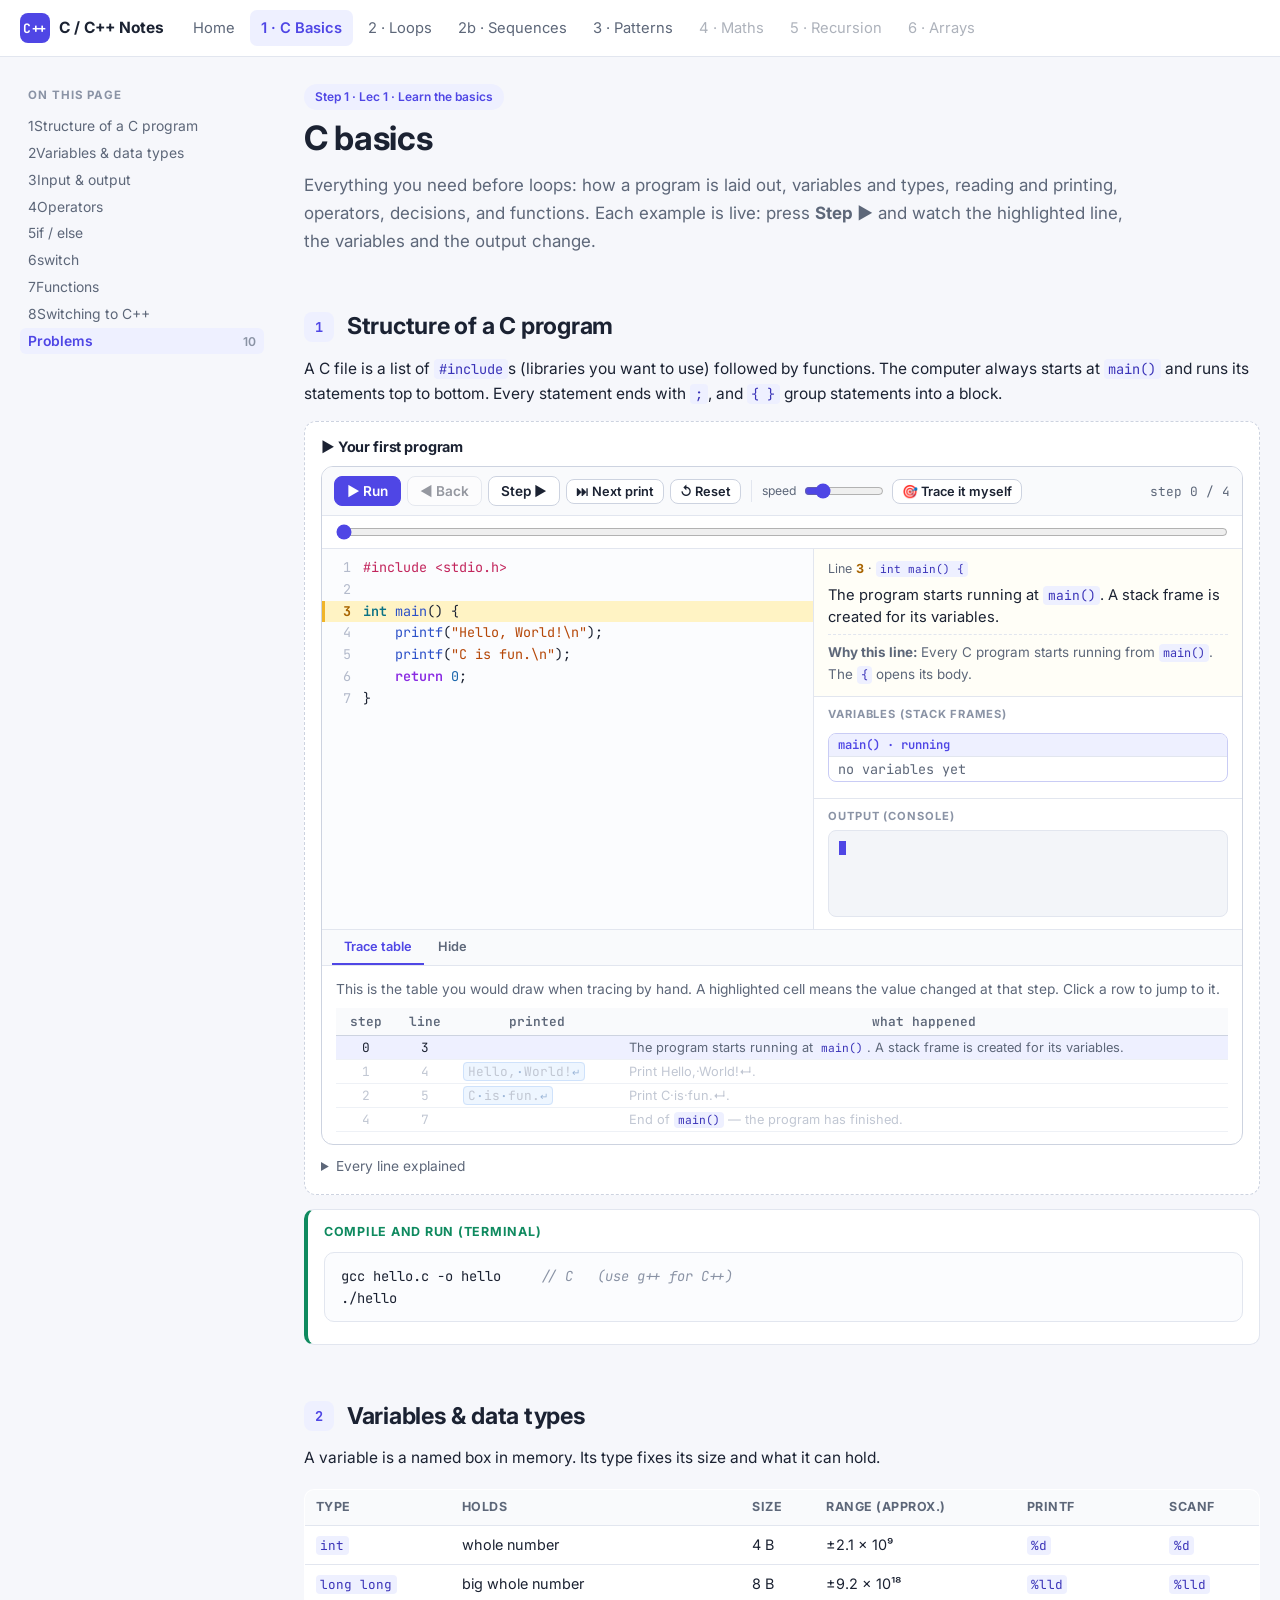
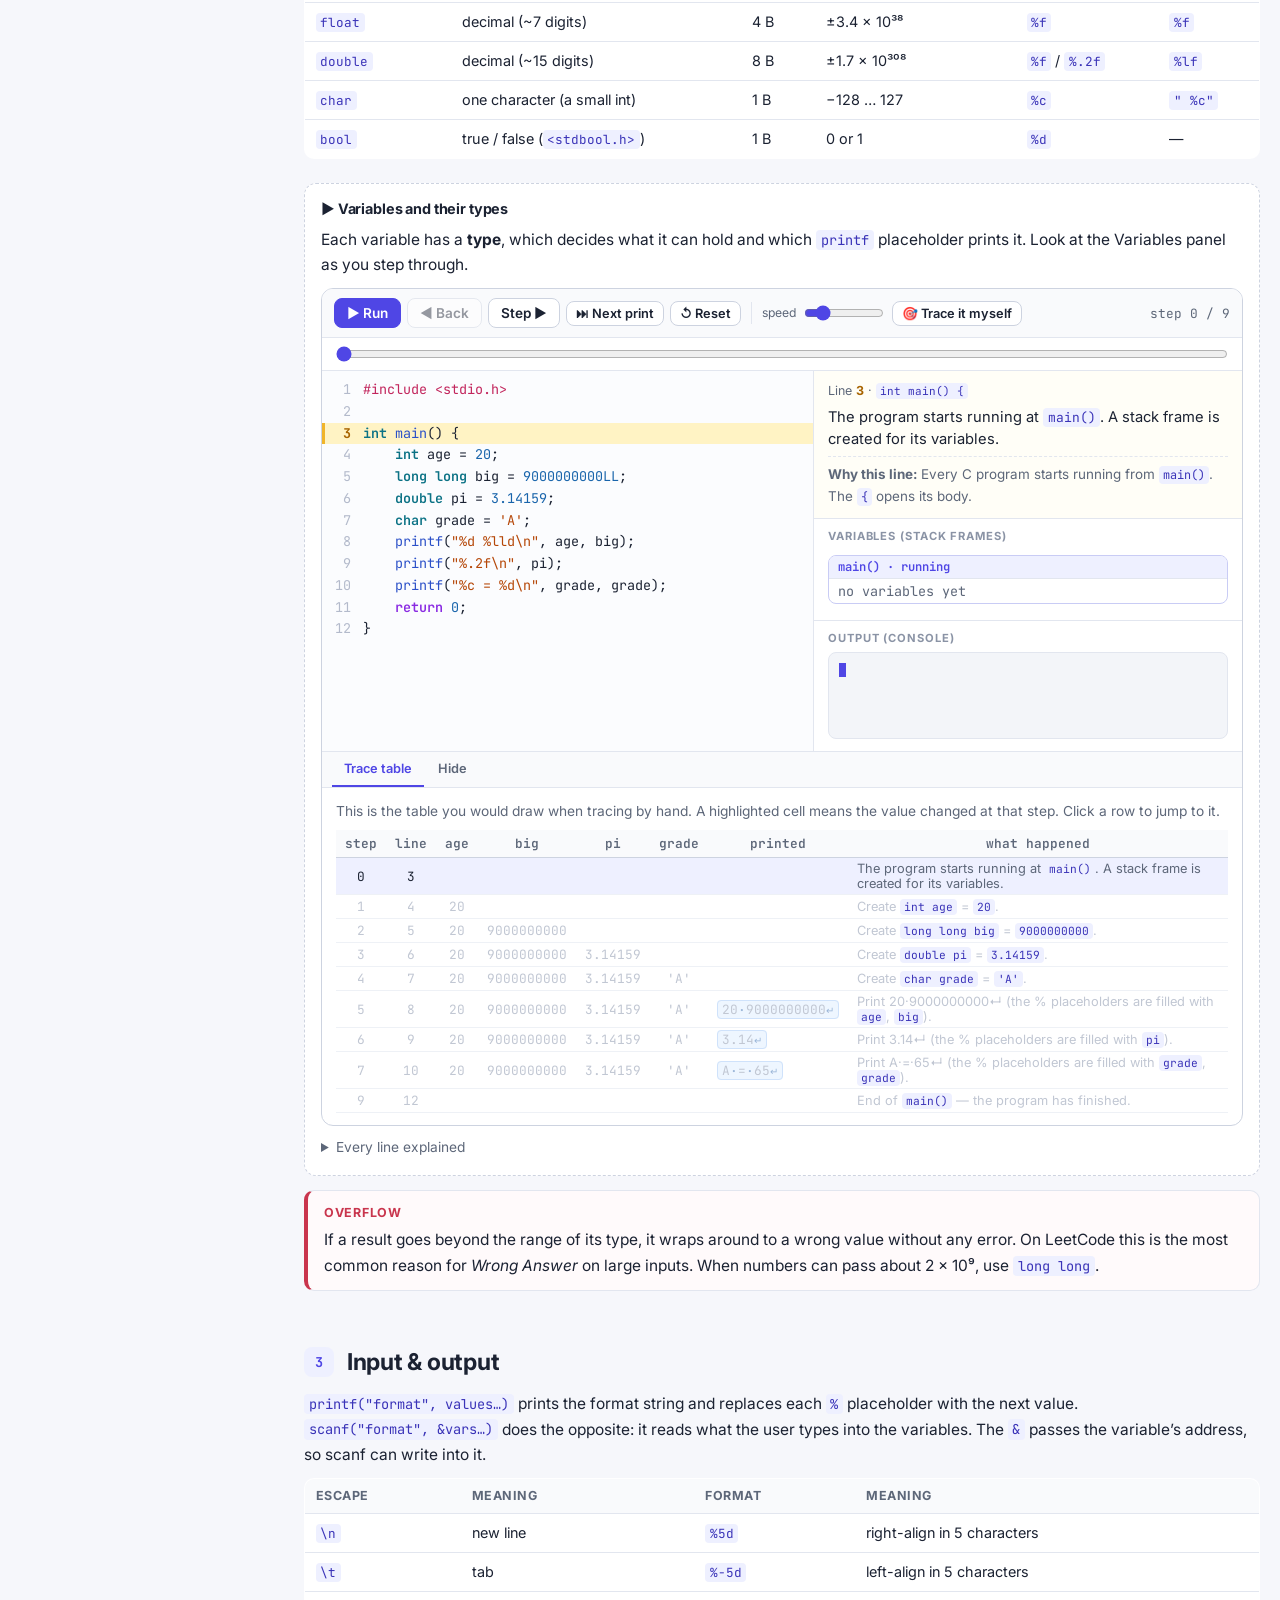
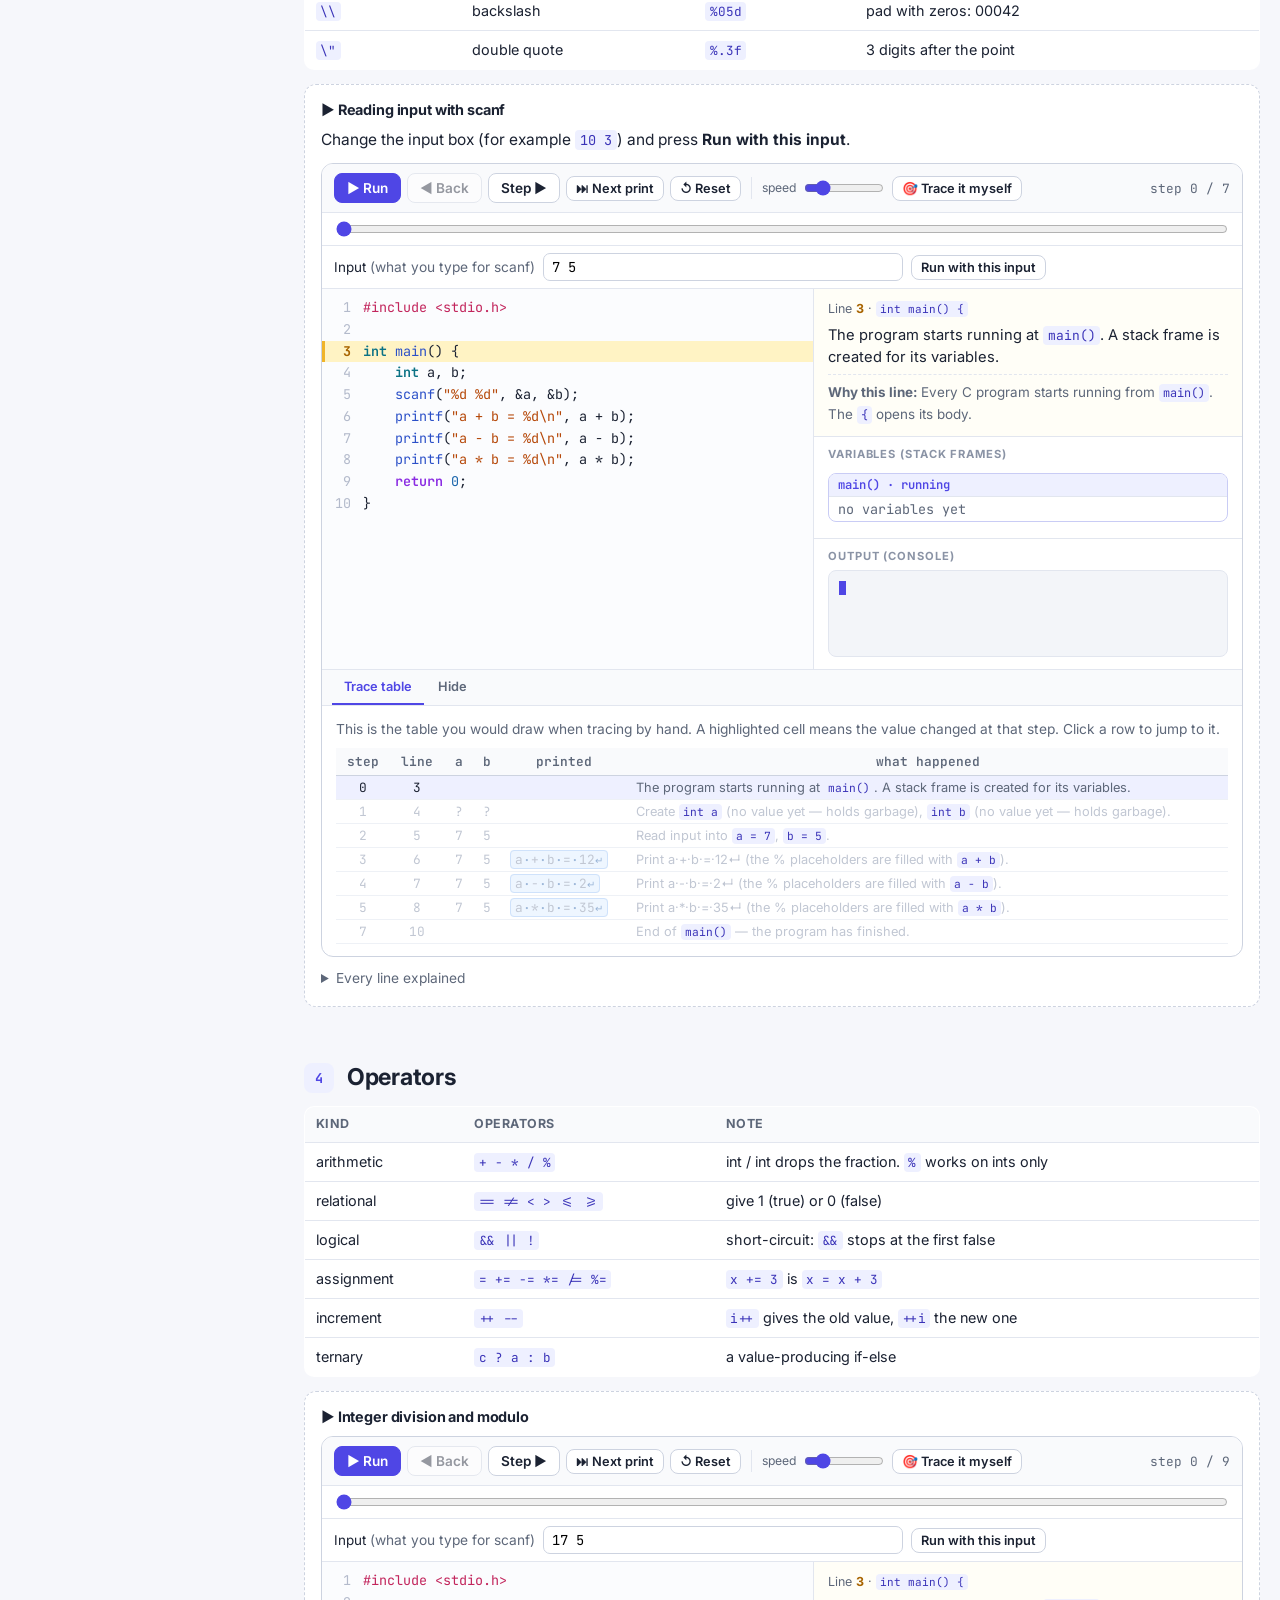
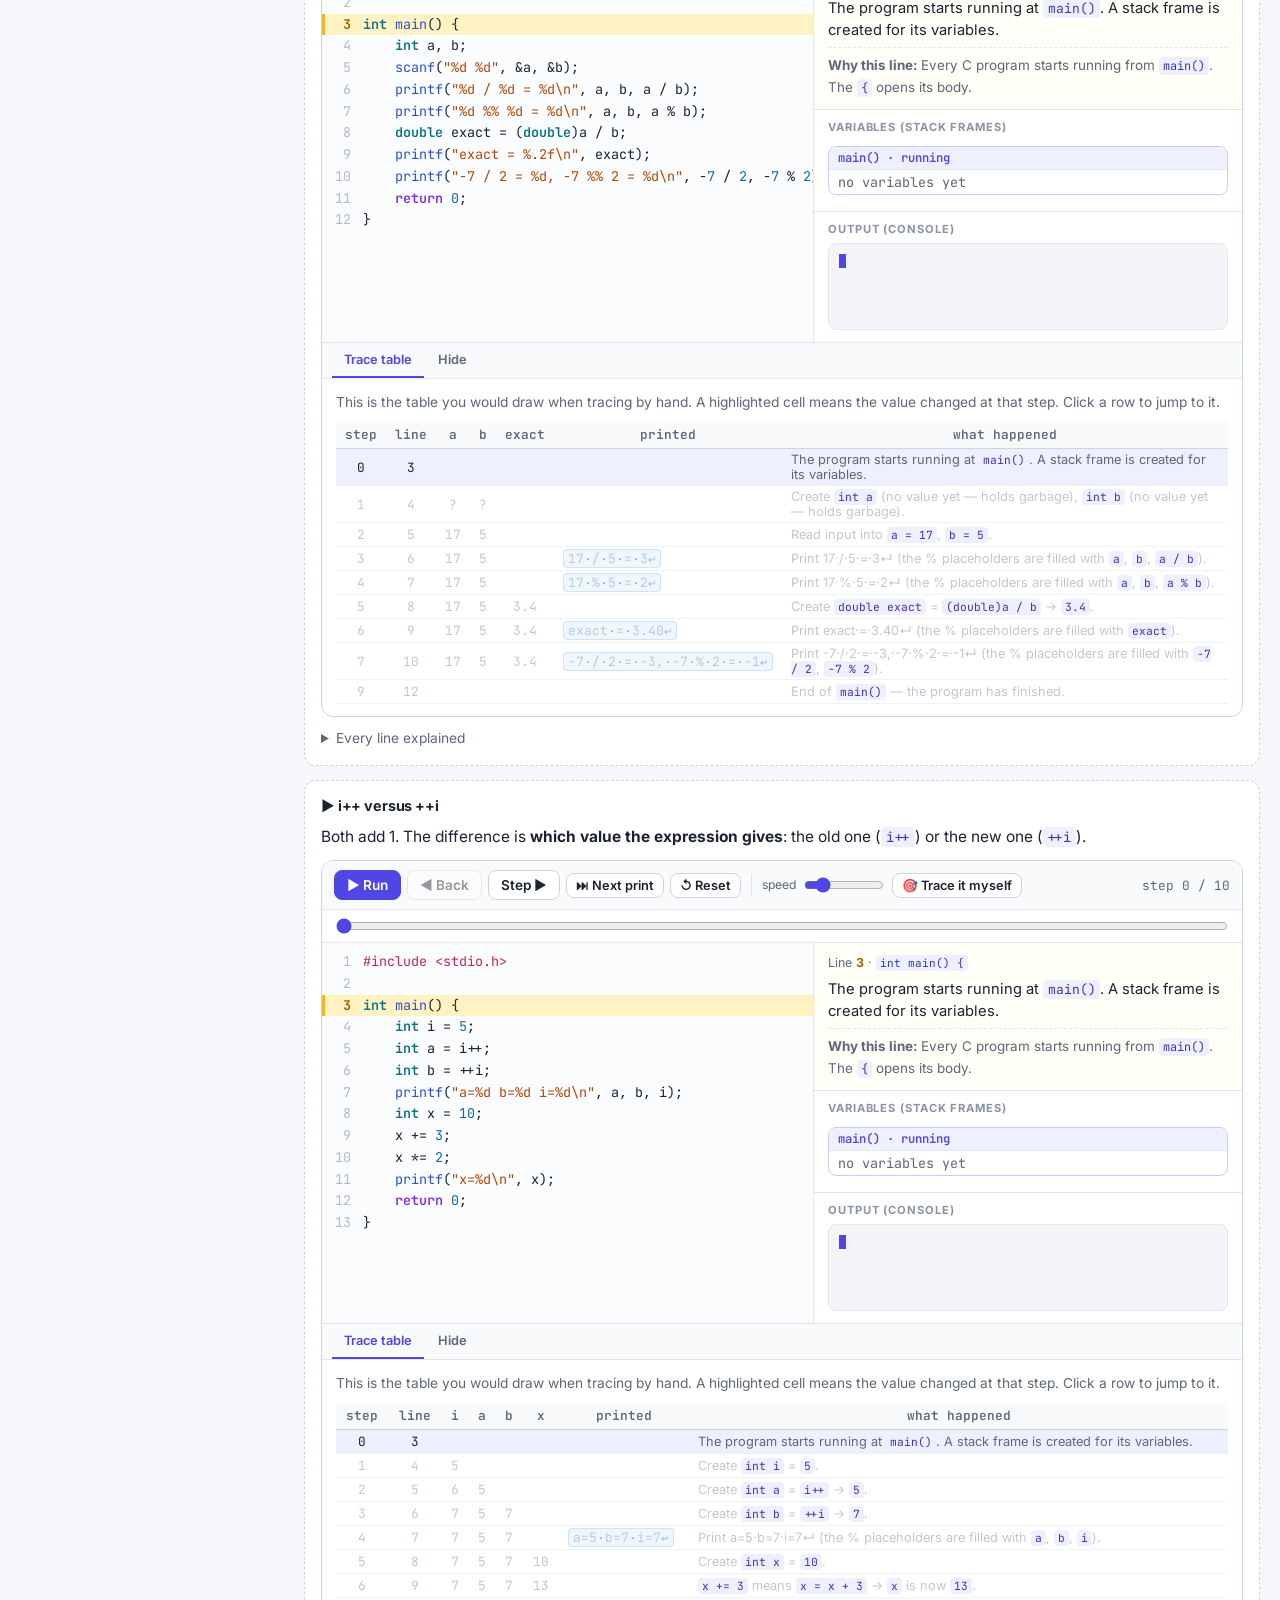
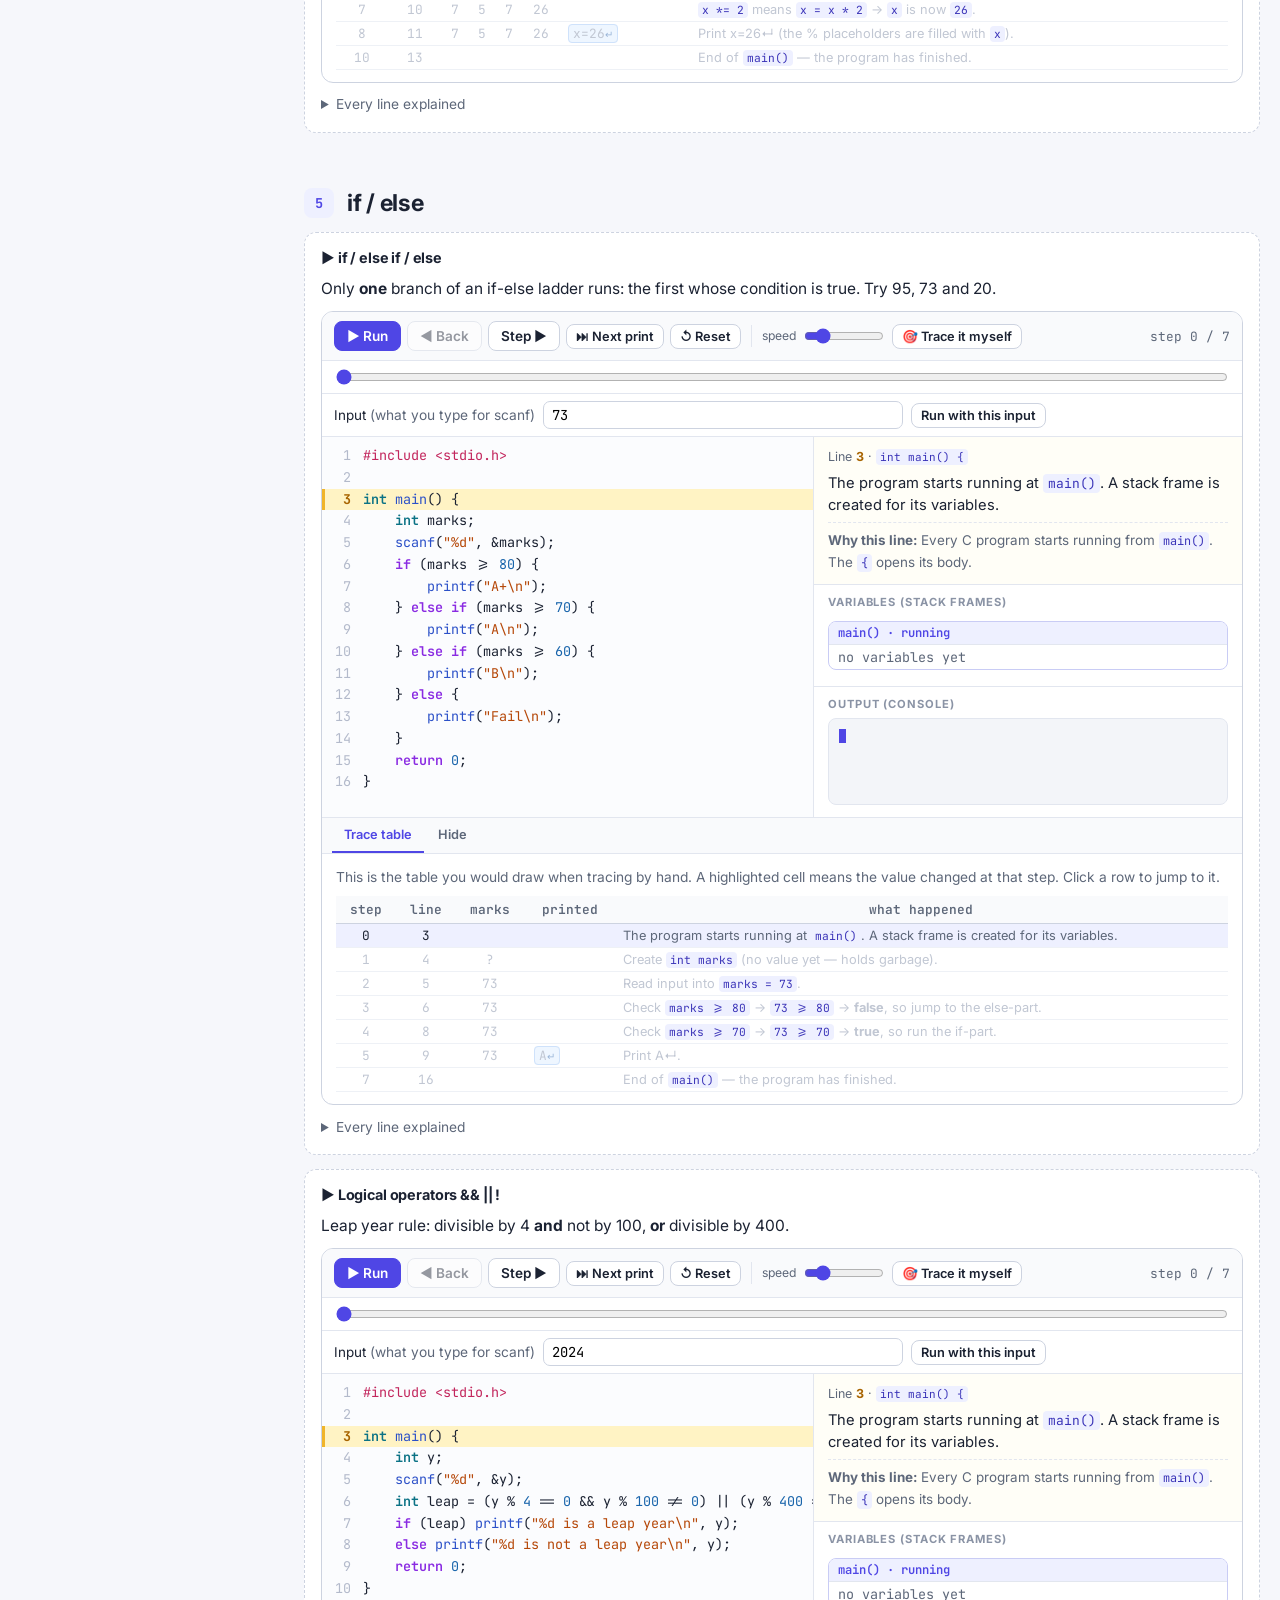
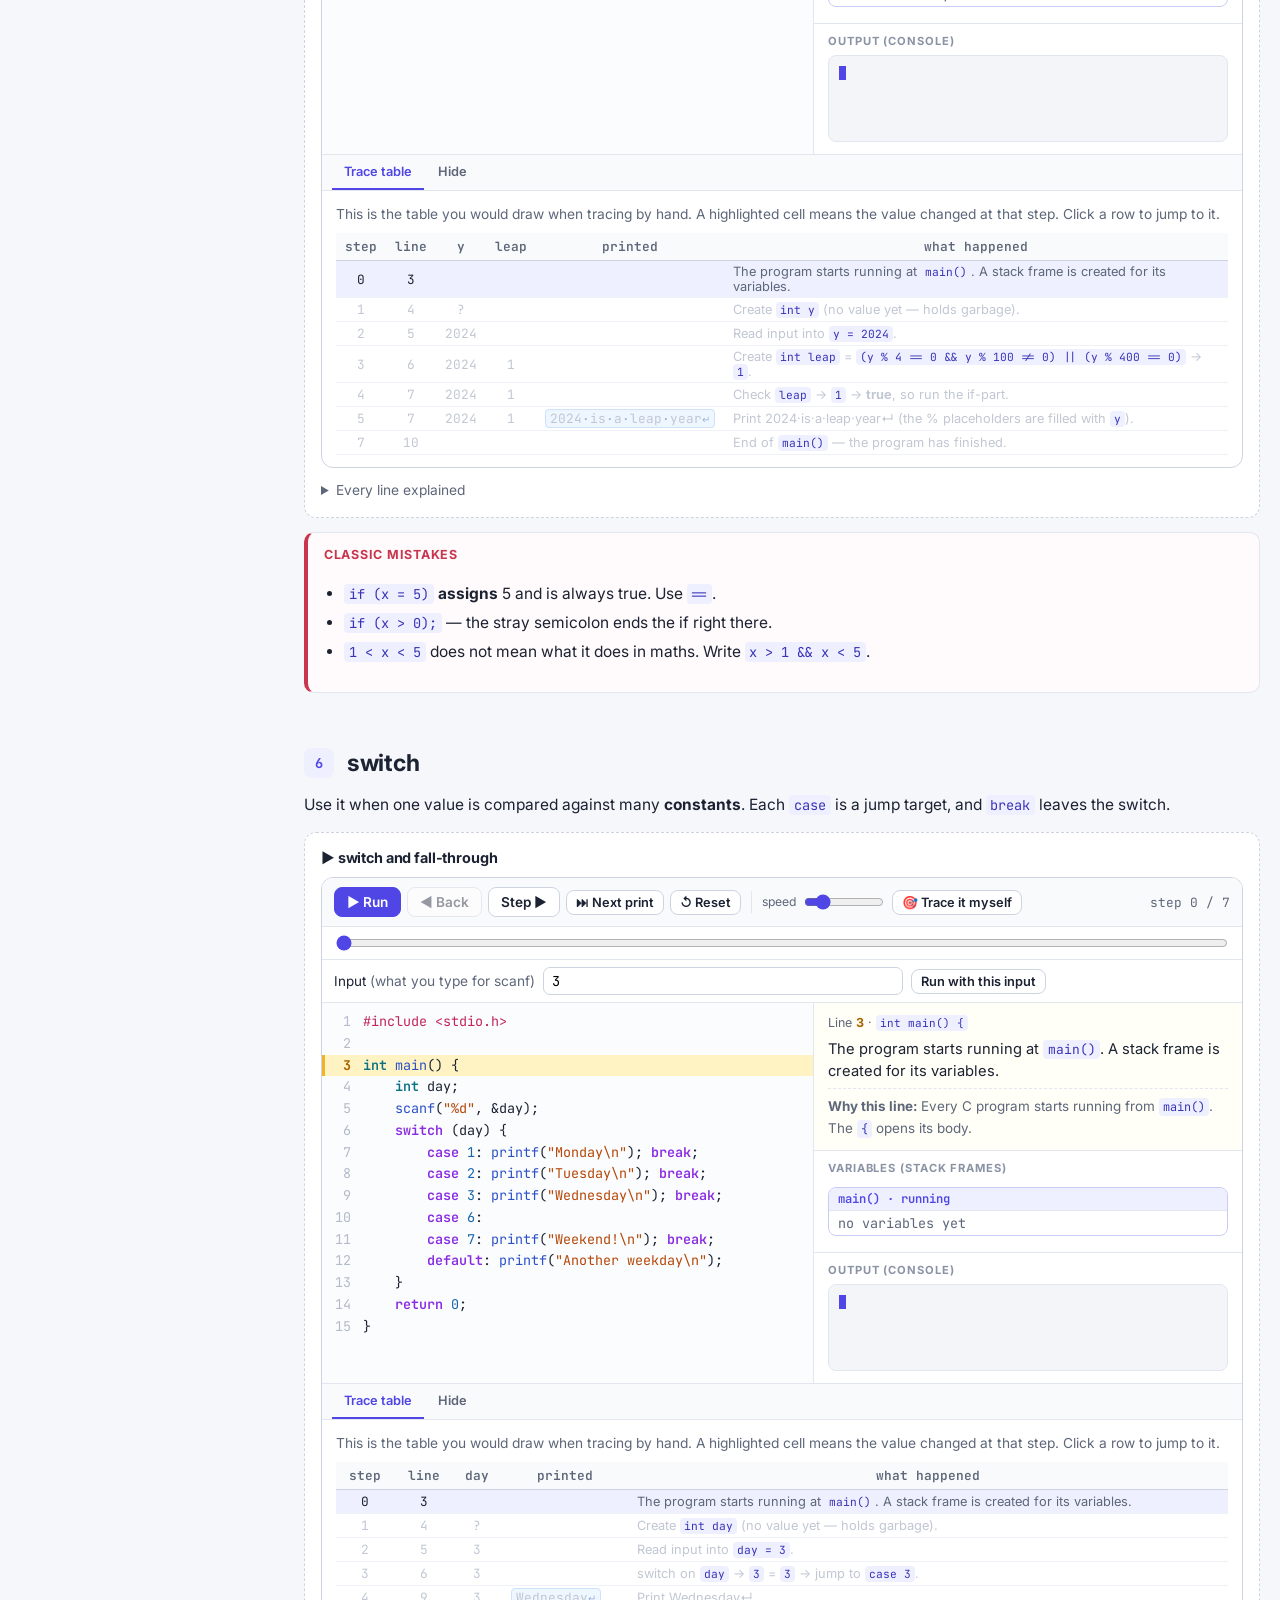
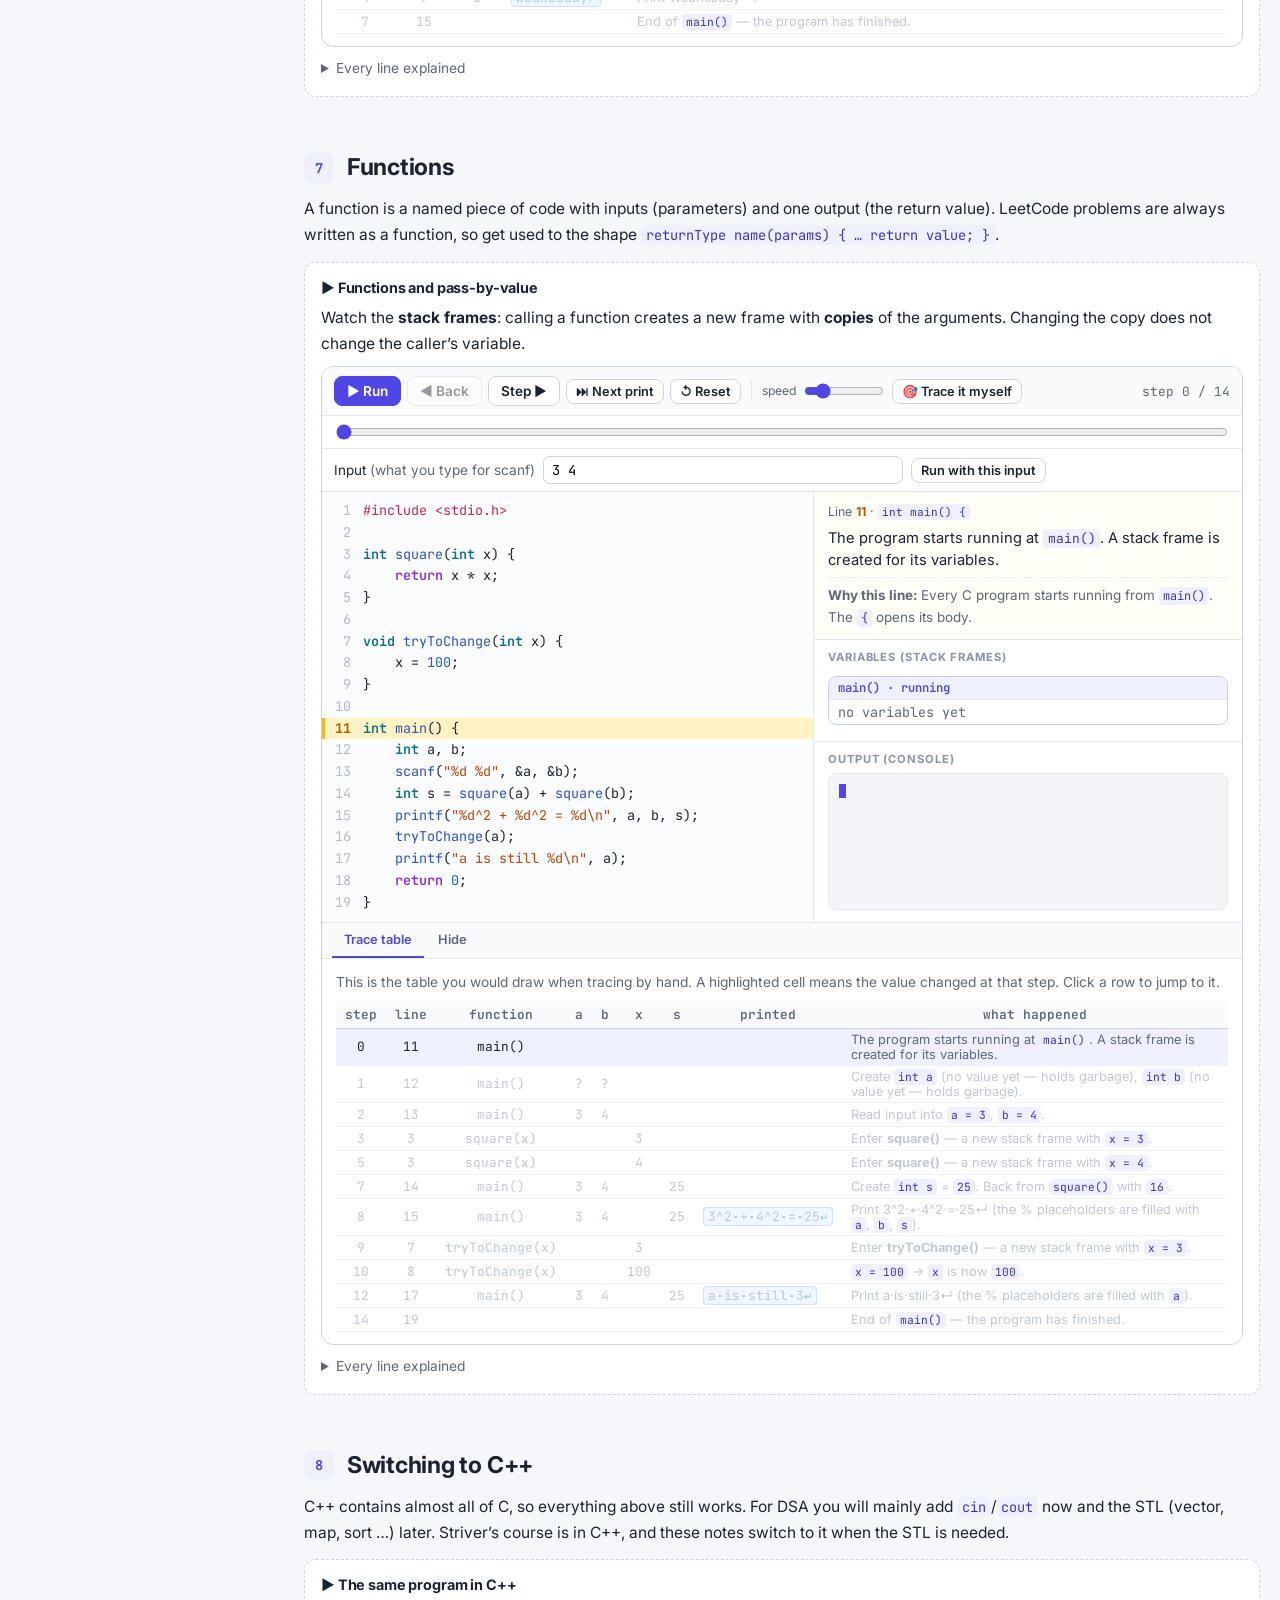
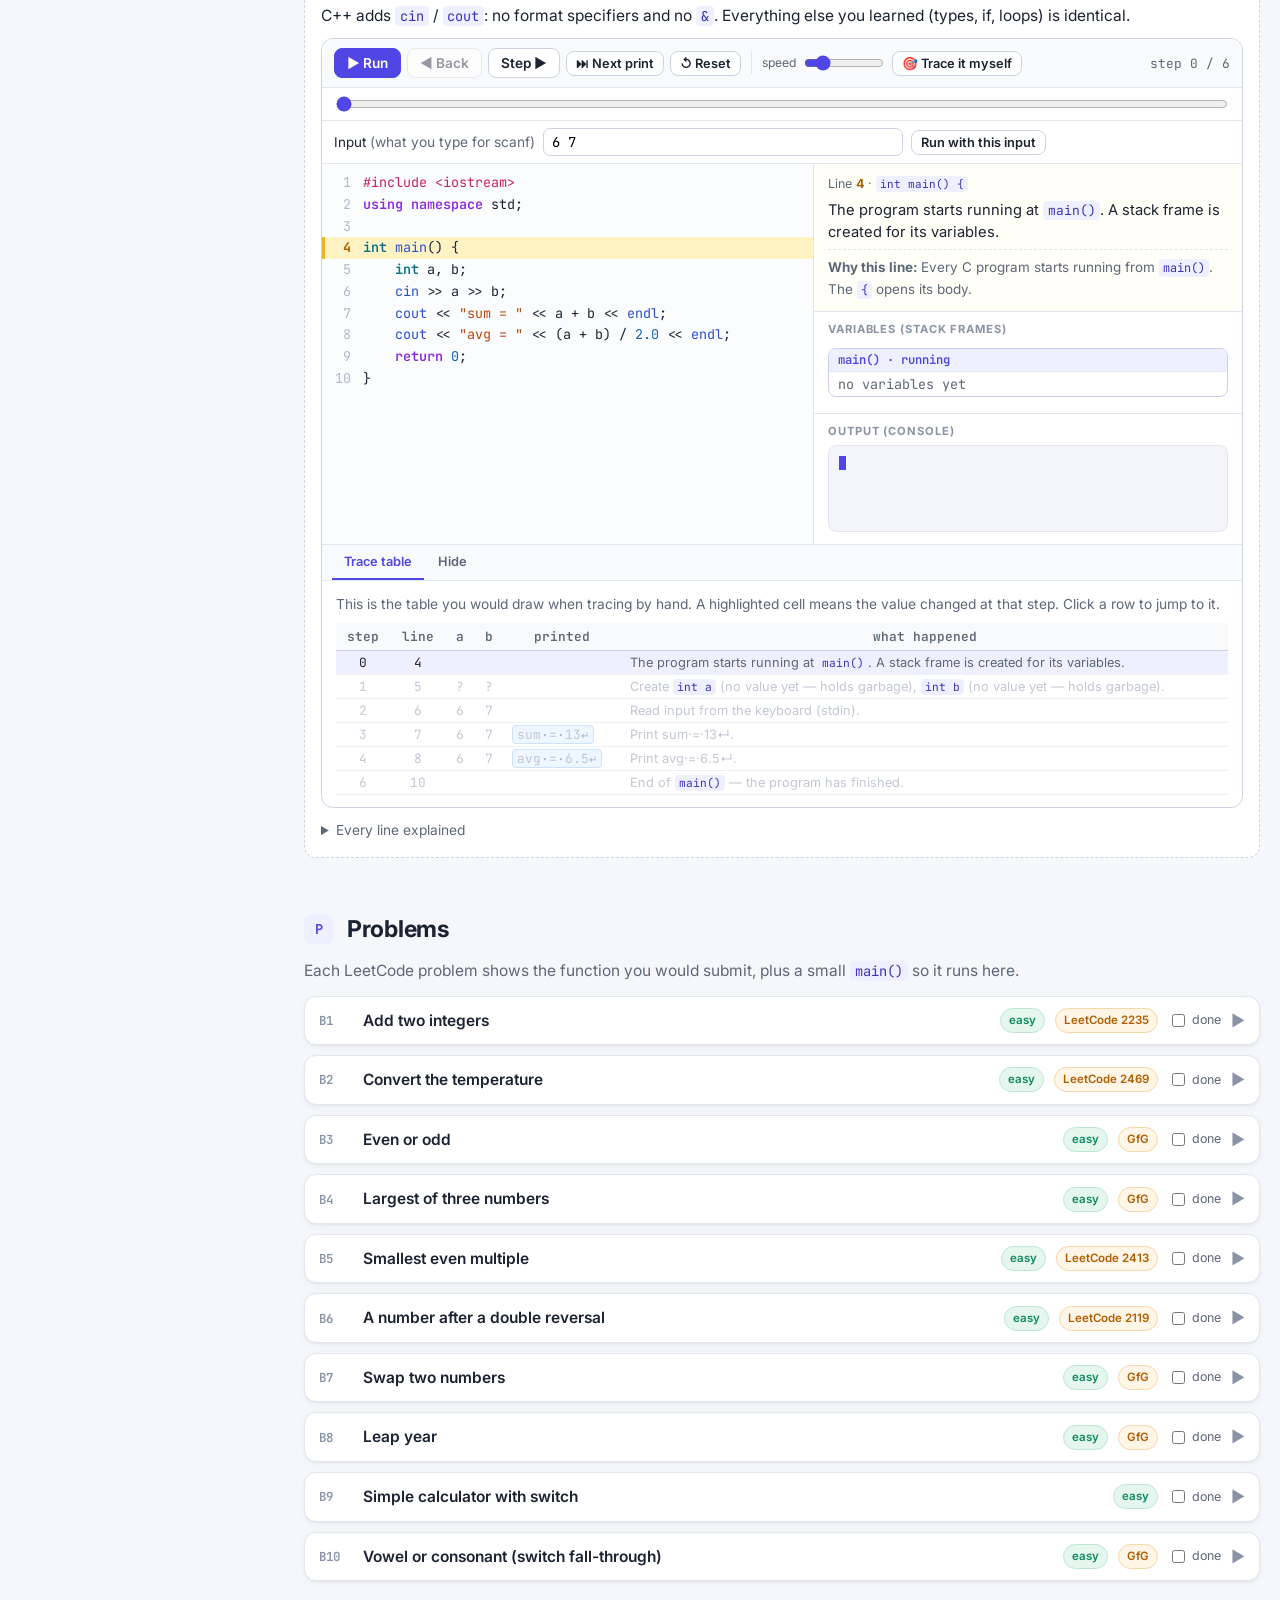
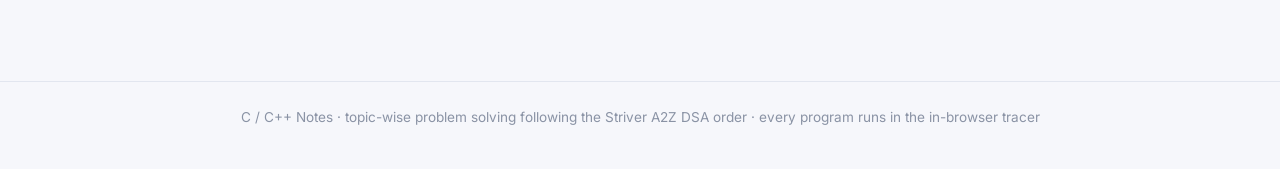
==== commit eec0790b: "Add Sequences & series page with a Sequence tab in the visualiser - 25 problems: sums and progressio" ====
--- a/basics.html
+++ b/basics.html
@@ -8,7 +8,7 @@
 <link rel="icon" href="data:image/svg+xml,<svg xmlns='http://www.w3.org/2000/svg' viewBox='0 0 32 32'><rect width='32' height='32' rx='7' fill='%234f46e5'/><text x='16' y='21' font-size='12' text-anchor='middle' fill='white' font-family='monospace' font-weight='700'>C++</text></svg>">
 <link rel="preconnect" href="https://fonts.googleapis.com"><link rel="preconnect" href="https://fonts.gstatic.com" crossorigin>
 <link href="https://fonts.googleapis.com/css2?family=Inter:wght@400;500;600;700&family=JetBrains+Mono:wght@400;600;700&display=swap" rel="stylesheet">
-<link rel="stylesheet" href="assets/css/style.css?v=4">
+<link rel="stylesheet" href="assets/css/style.css?v=5">
 </head>
 <body>
 <div class="wrap layout">
@@ -87,9 +87,9 @@
       <div class="plist" data-group="basics:A" data-prefix="B"></div></section>
   </main>
 </div>
-<script src="assets/js/cinterp.js?v=4"></script>
-<script src="assets/js/site.js?v=4"></script>
-<script src="assets/js/viz.js?v=4"></script>
-<script src="assets/data/basics.js?v=4"></script>
+<script src="assets/js/cinterp.js?v=5"></script>
+<script src="assets/js/site.js?v=5"></script>
+<script src="assets/js/viz.js?v=5"></script>
+<script src="assets/data/basics.js?v=5"></script>
 </body>
 </html>
--- a/assets/css/style.css
+++ b/assets/css/style.css
@@ -266,6 +266,10 @@
 .ttable tr.fut td { color: #c1c7d3; }
 .ttable tr.fut td.chg { background: none; font-weight: 400; }
 
+.sbar { display: inline-block; height: 12px; border-radius: 3px; background: linear-gradient(90deg, #8b85ff, var(--accent)); vertical-align: middle; transition: width .2s; }
+.sbar.neg { background: linear-gradient(90deg, #f08a9b, var(--red)); }
+.ttable tr.fut .sbar { opacity: .25; }
+
 /* quiz / practice mode */
 .viz.quiz .vrow .vv, .viz.quiz .viz-out pre, .viz.quiz .arr .cell b { filter: blur(5px); cursor: help; }
 .viz.quiz .reveal { filter: none !important; }
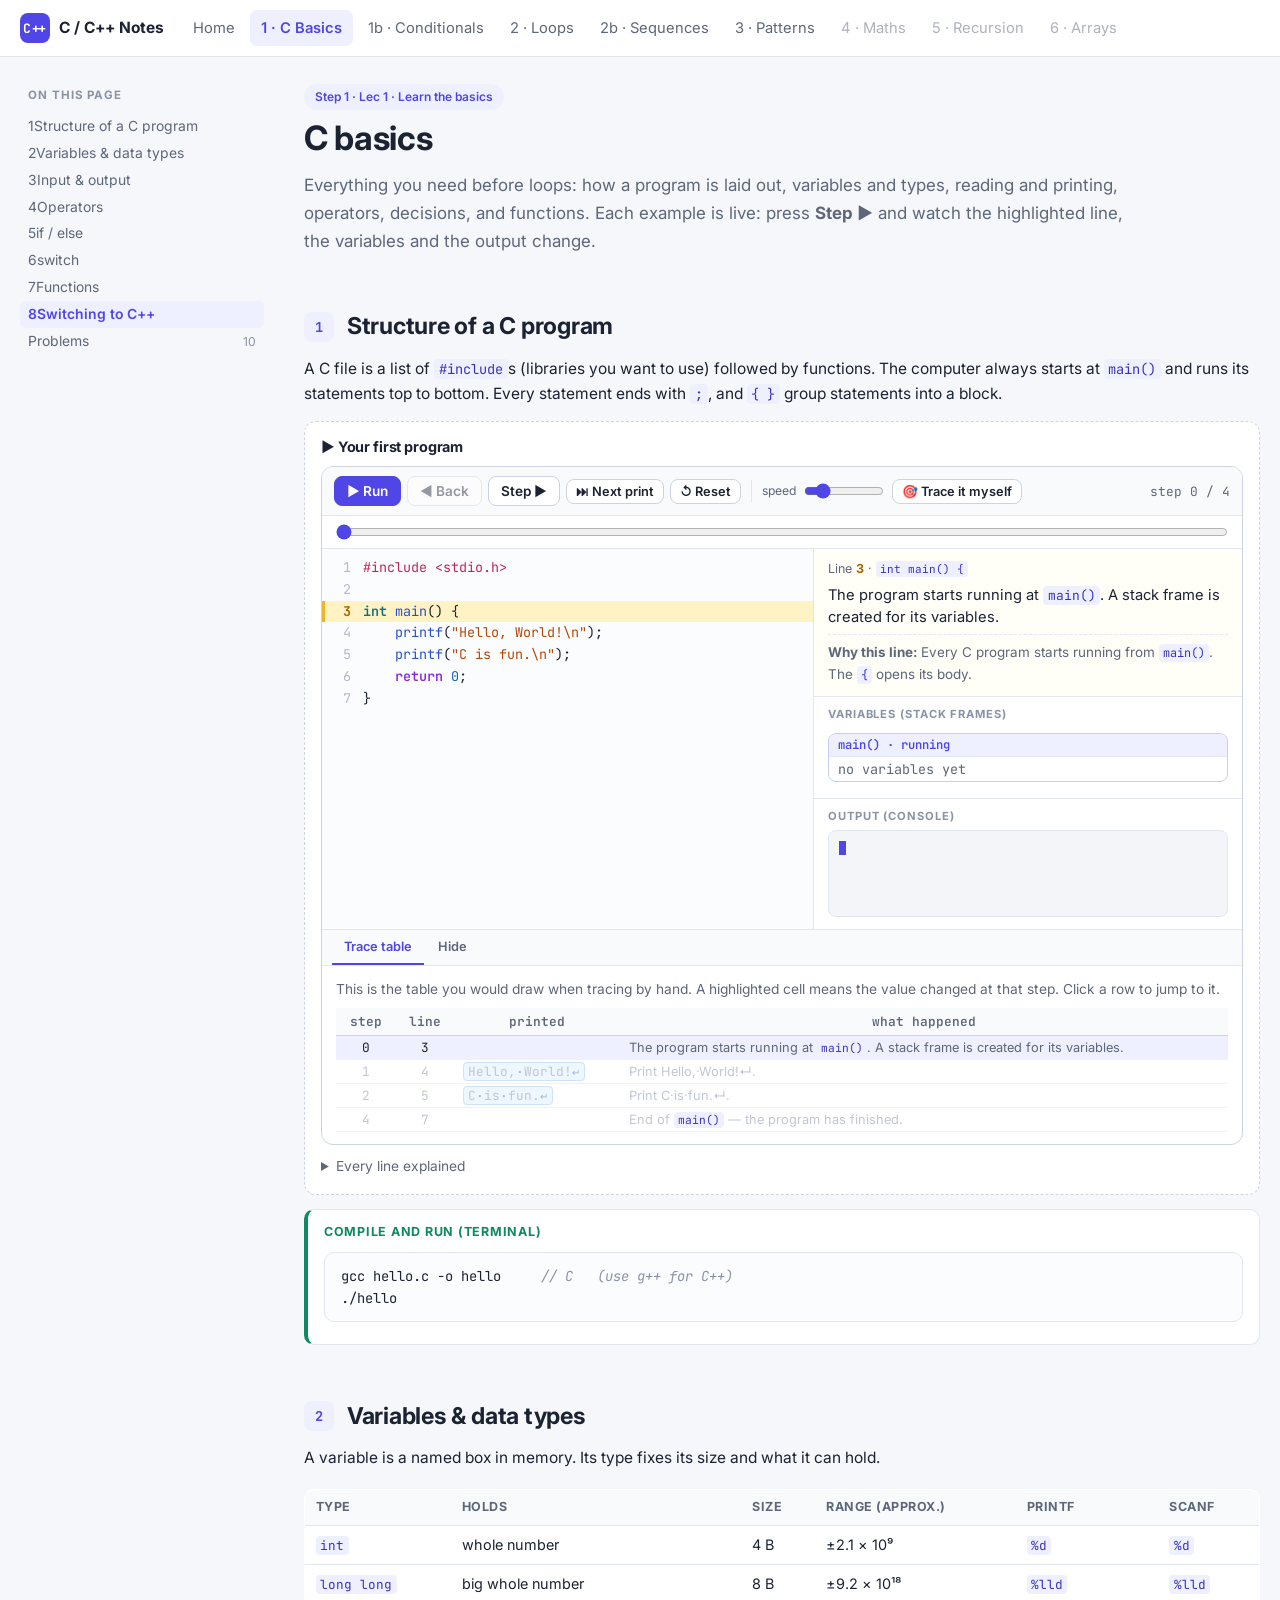
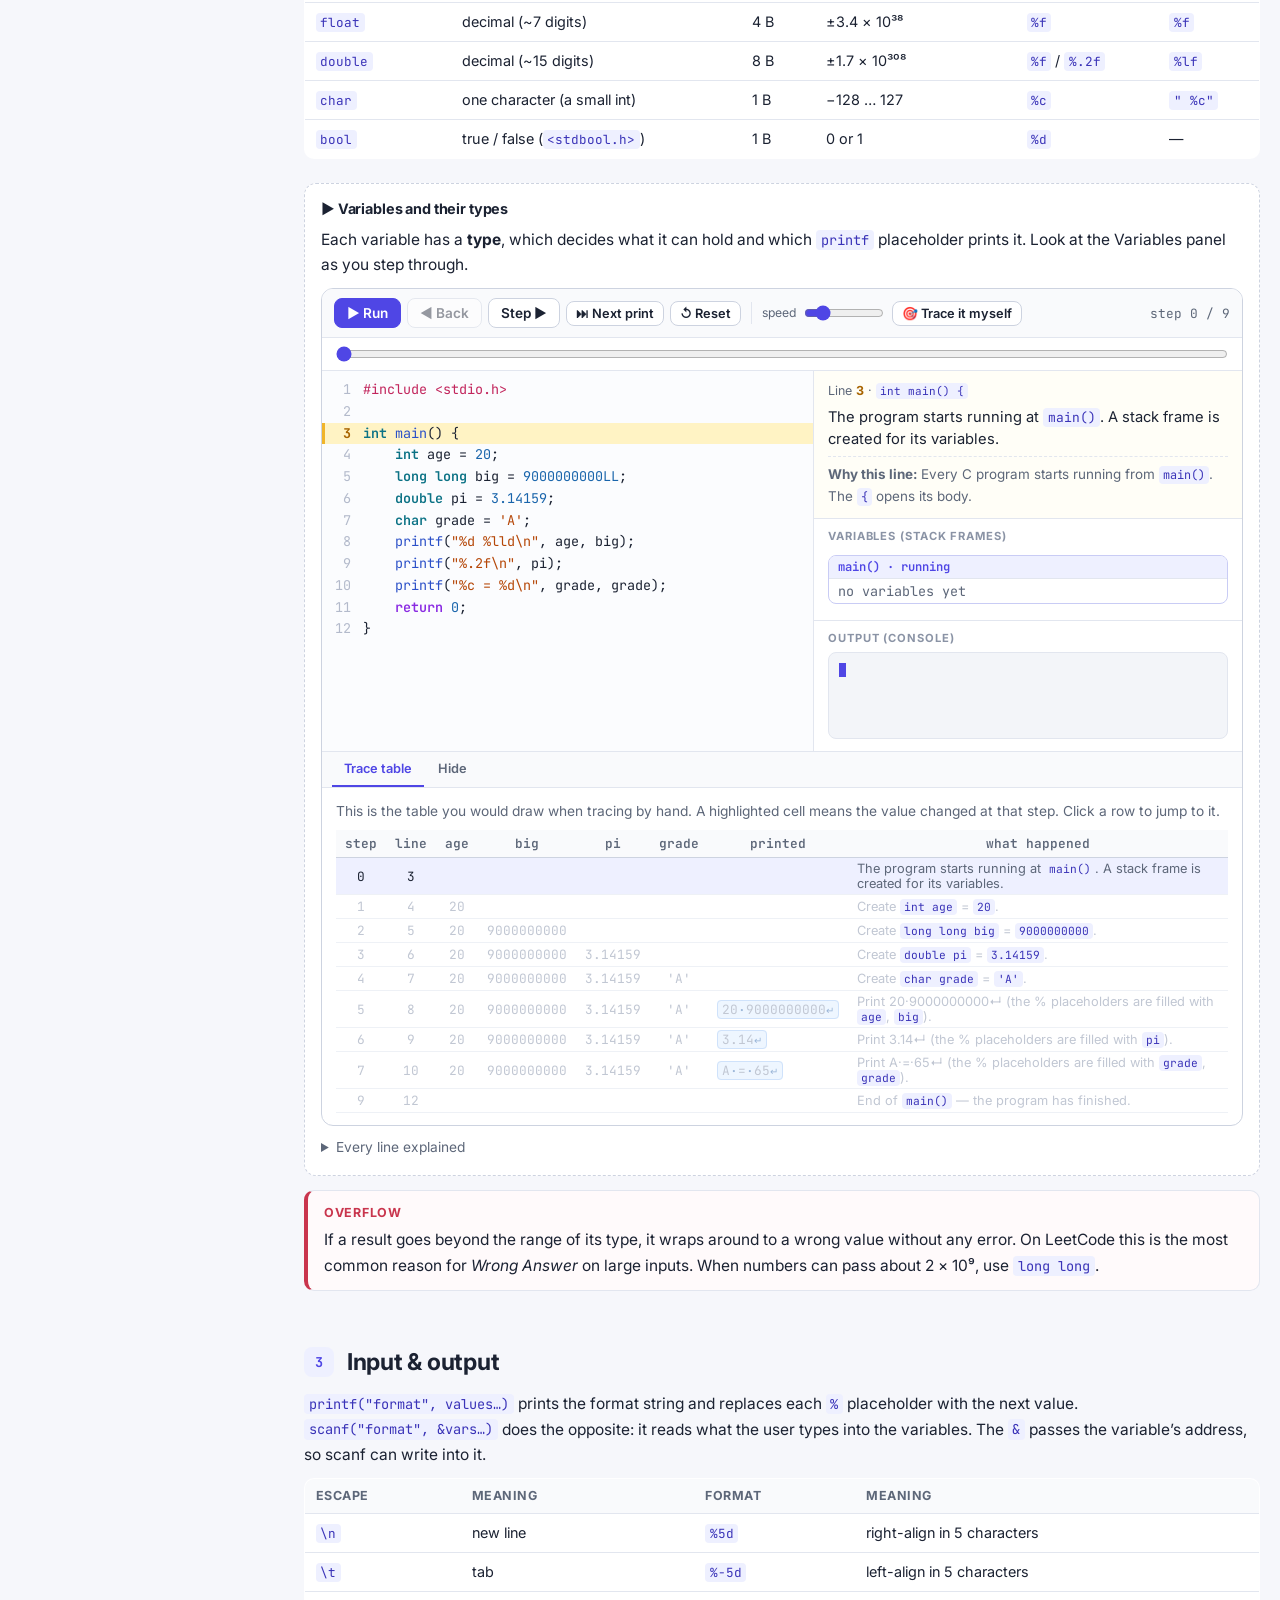
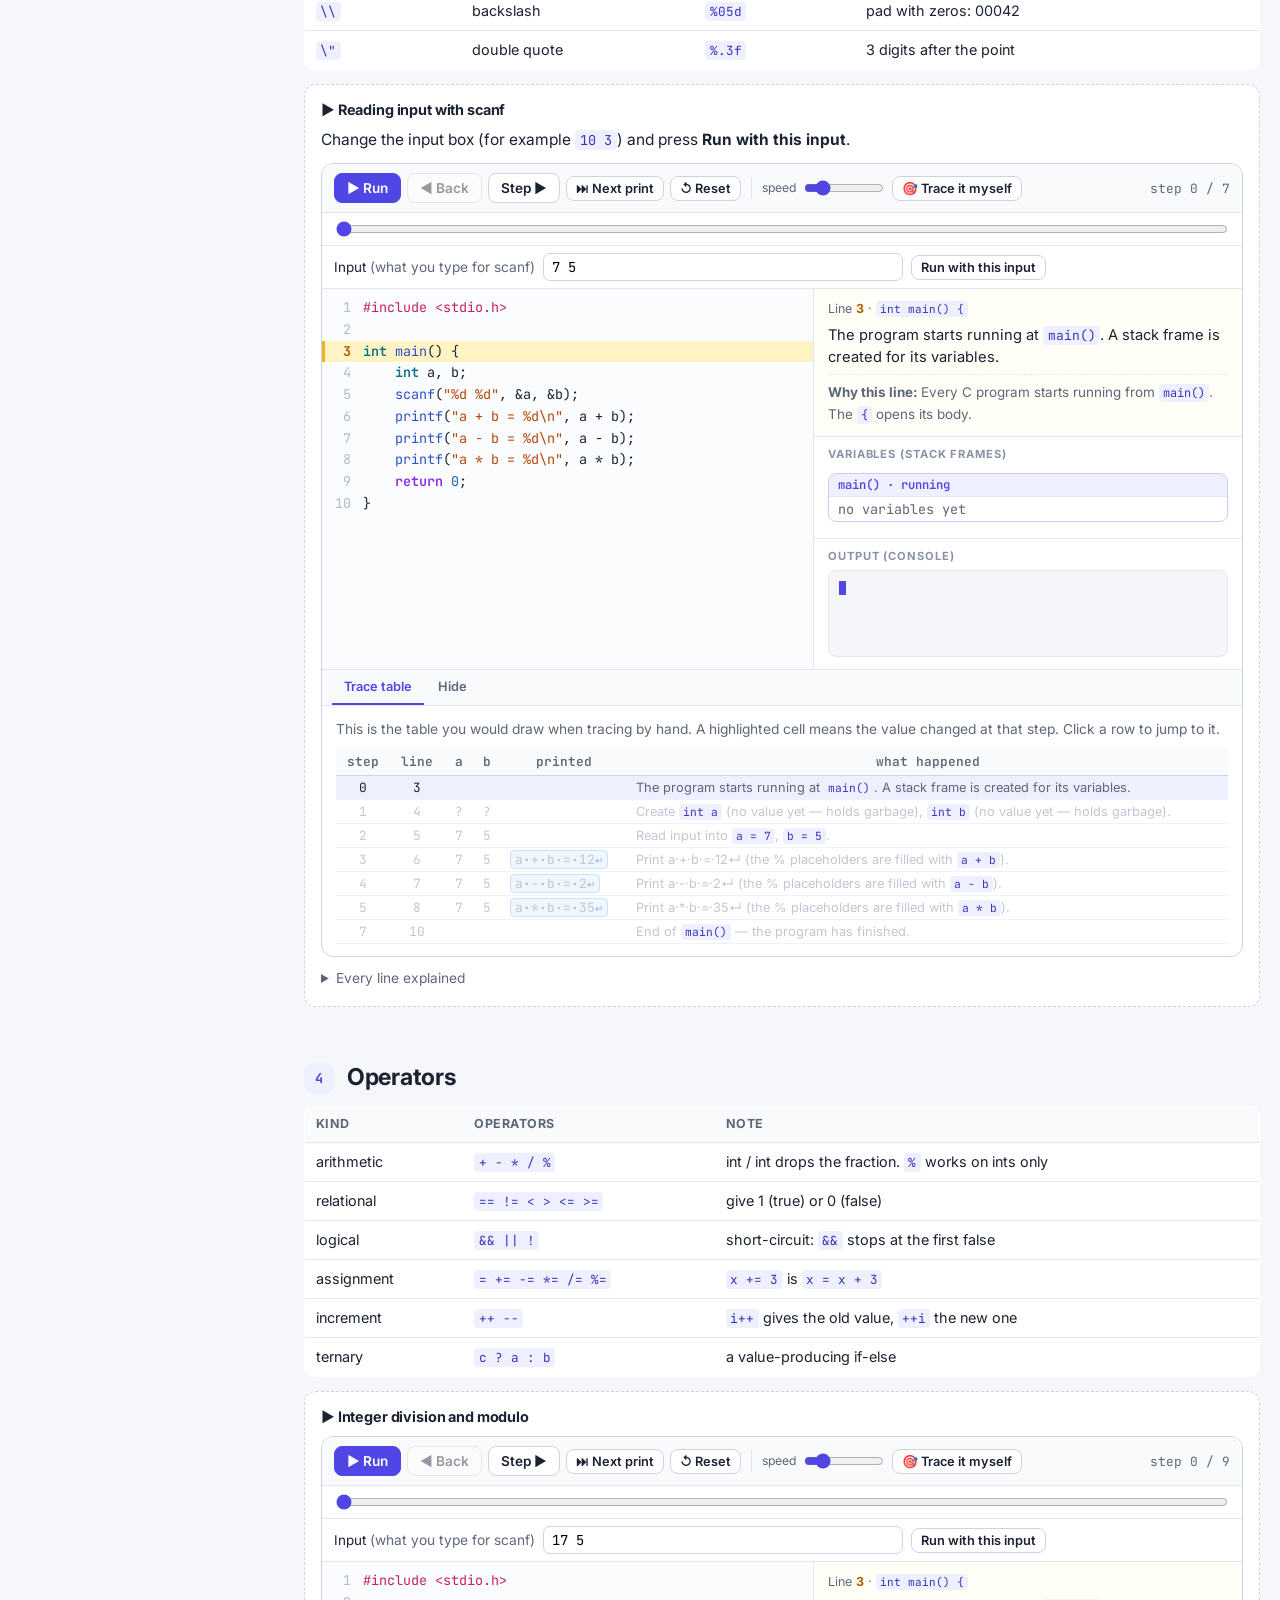
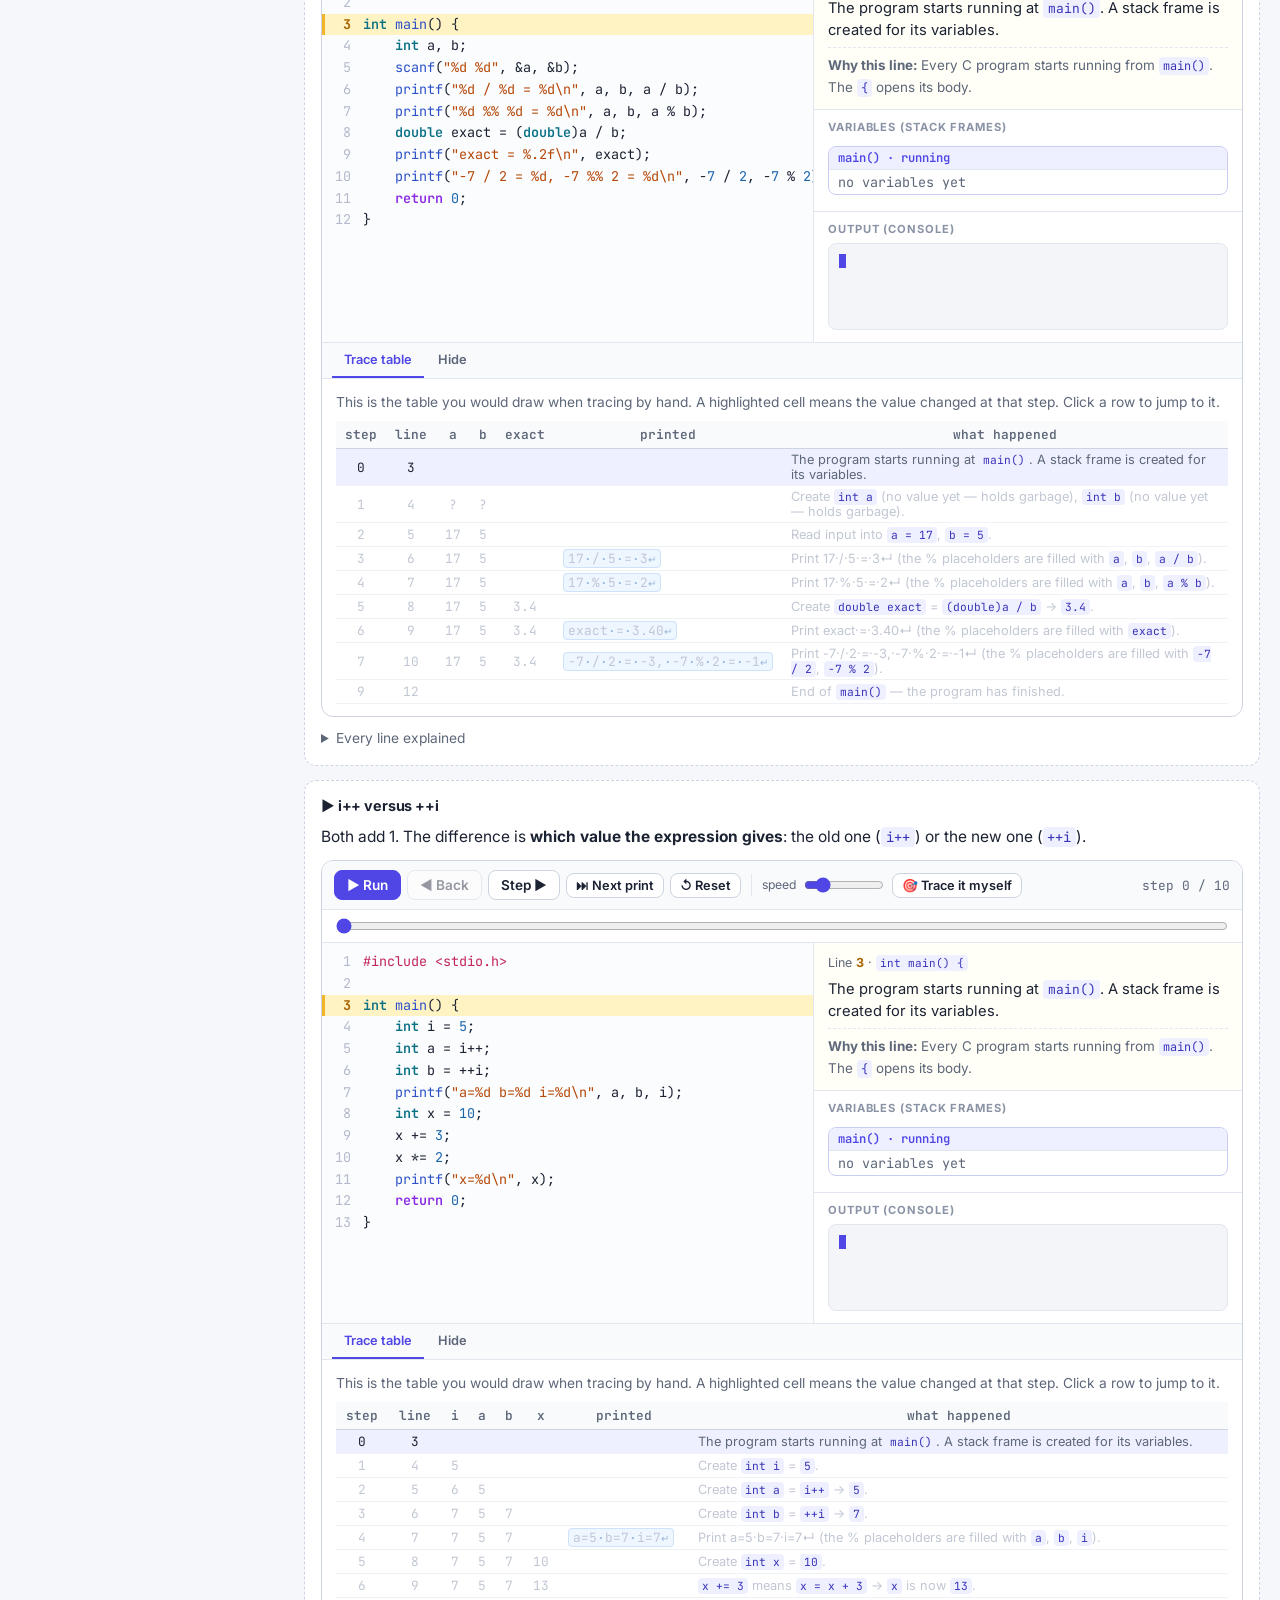
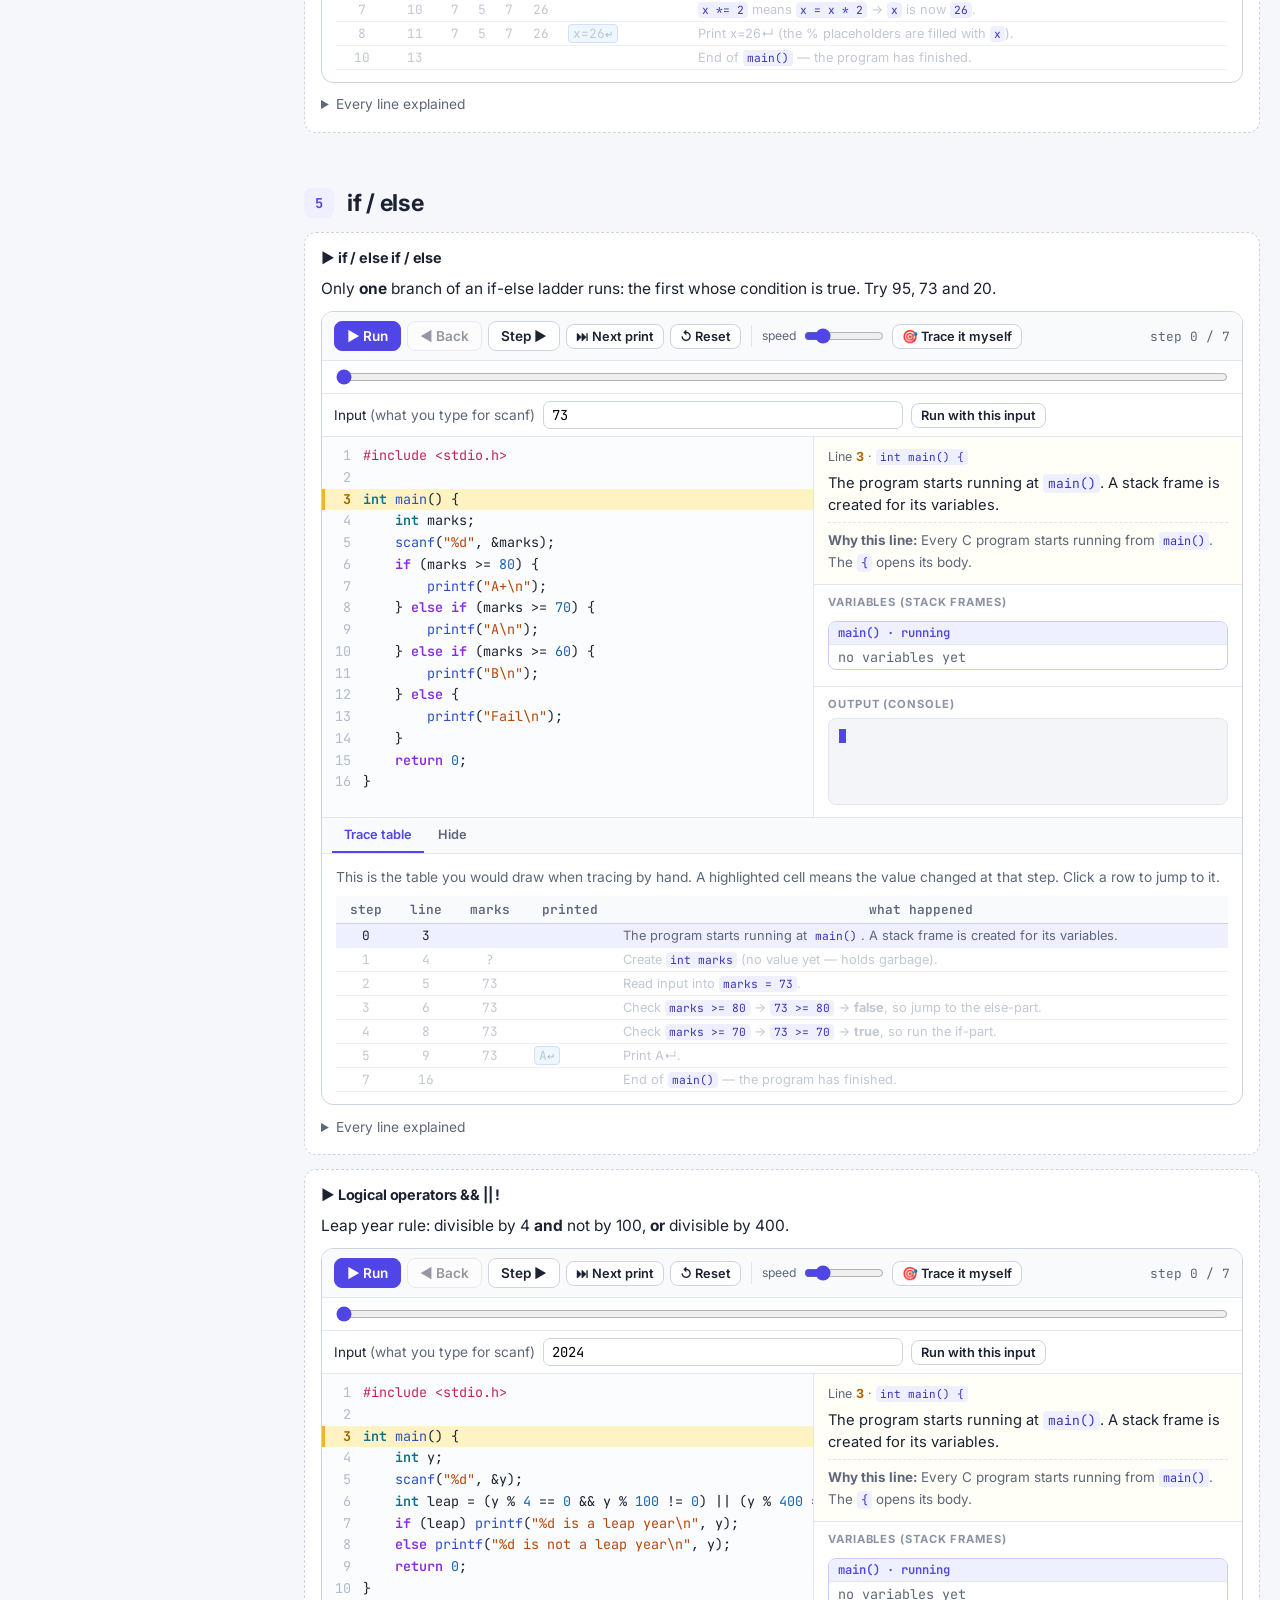
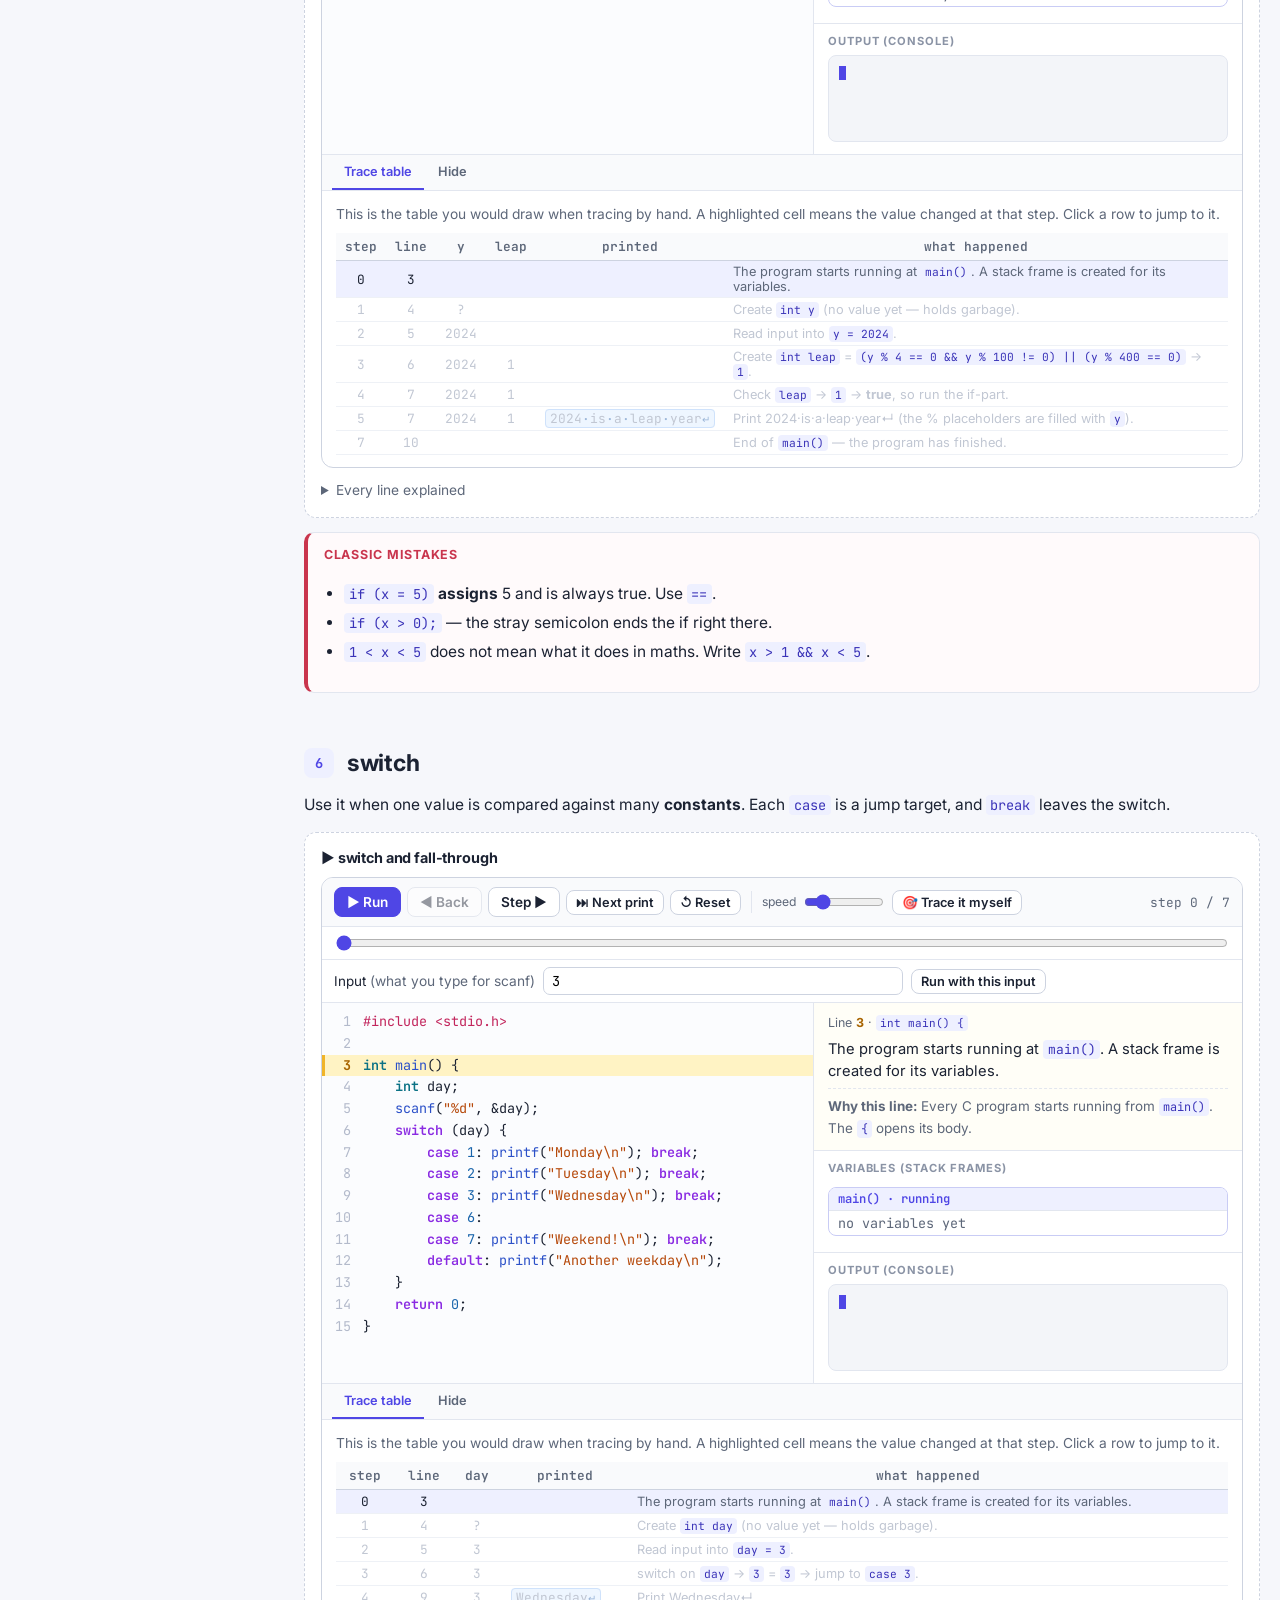
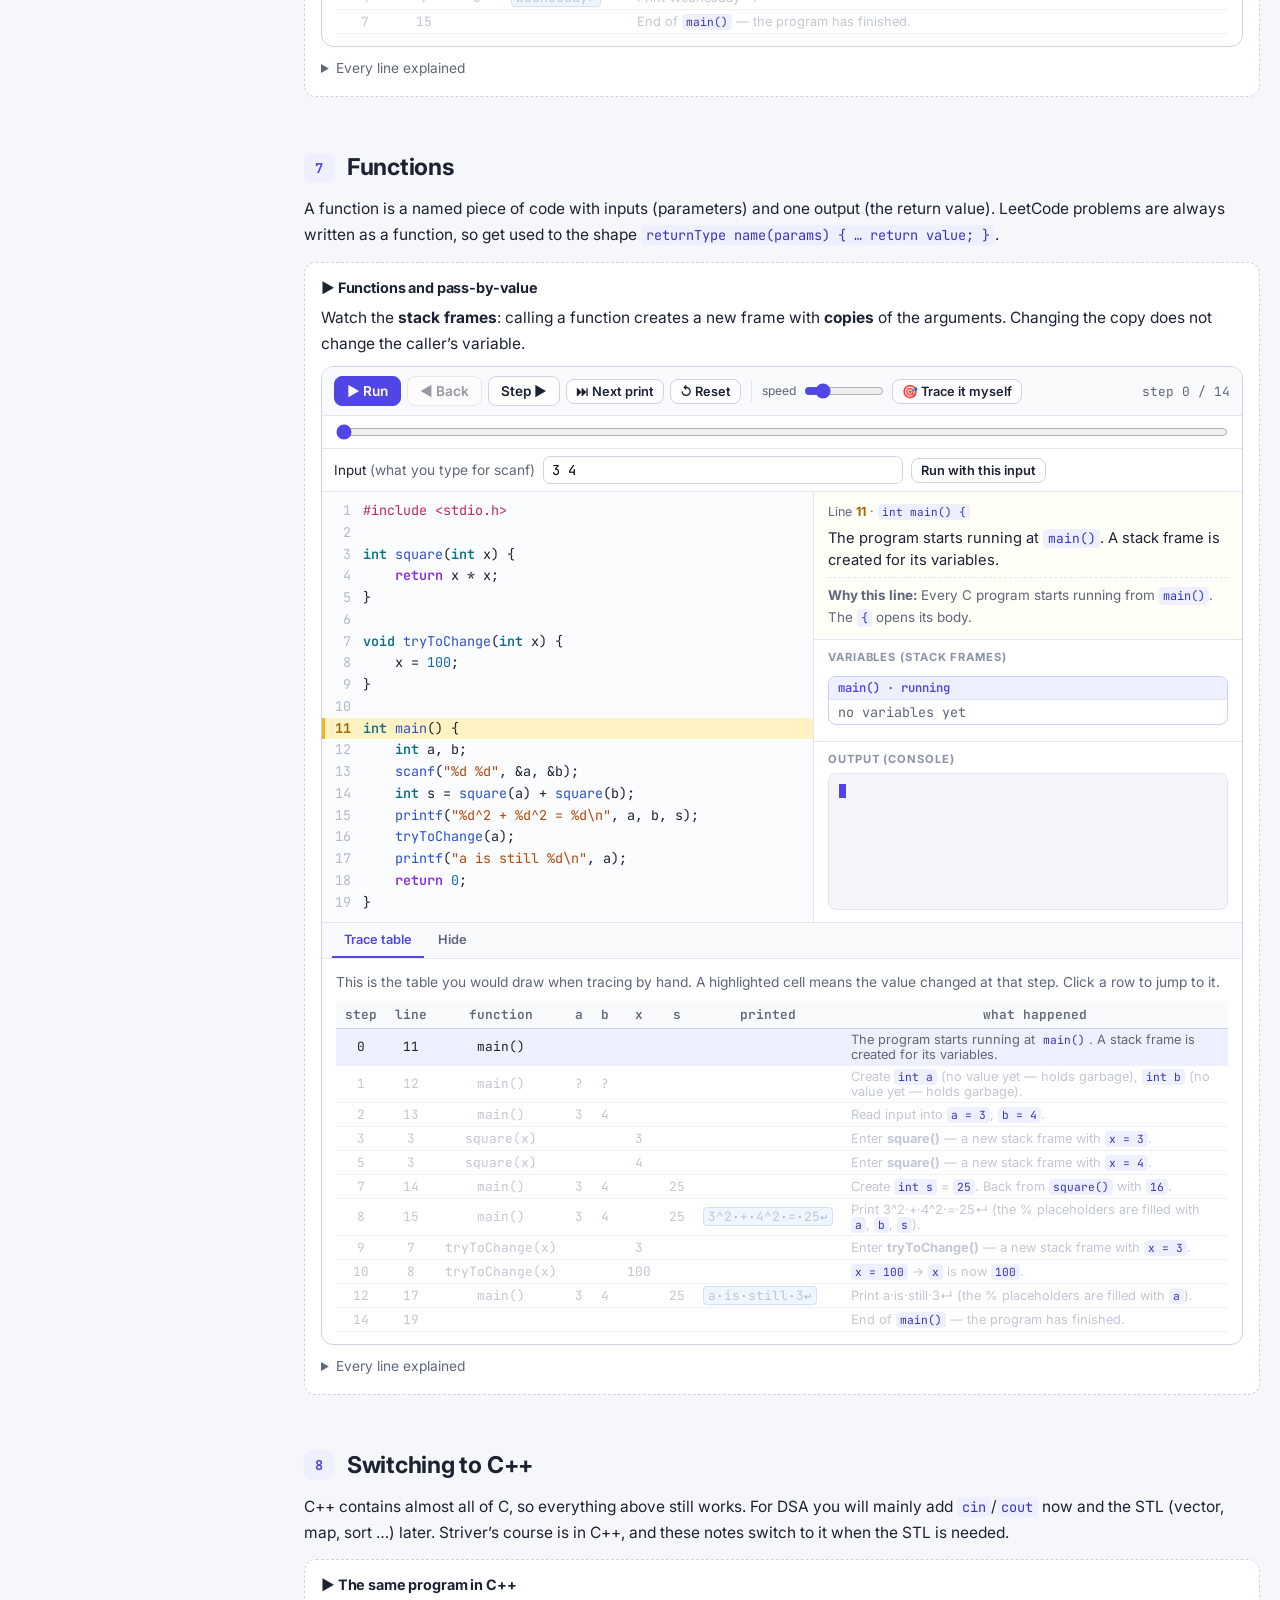
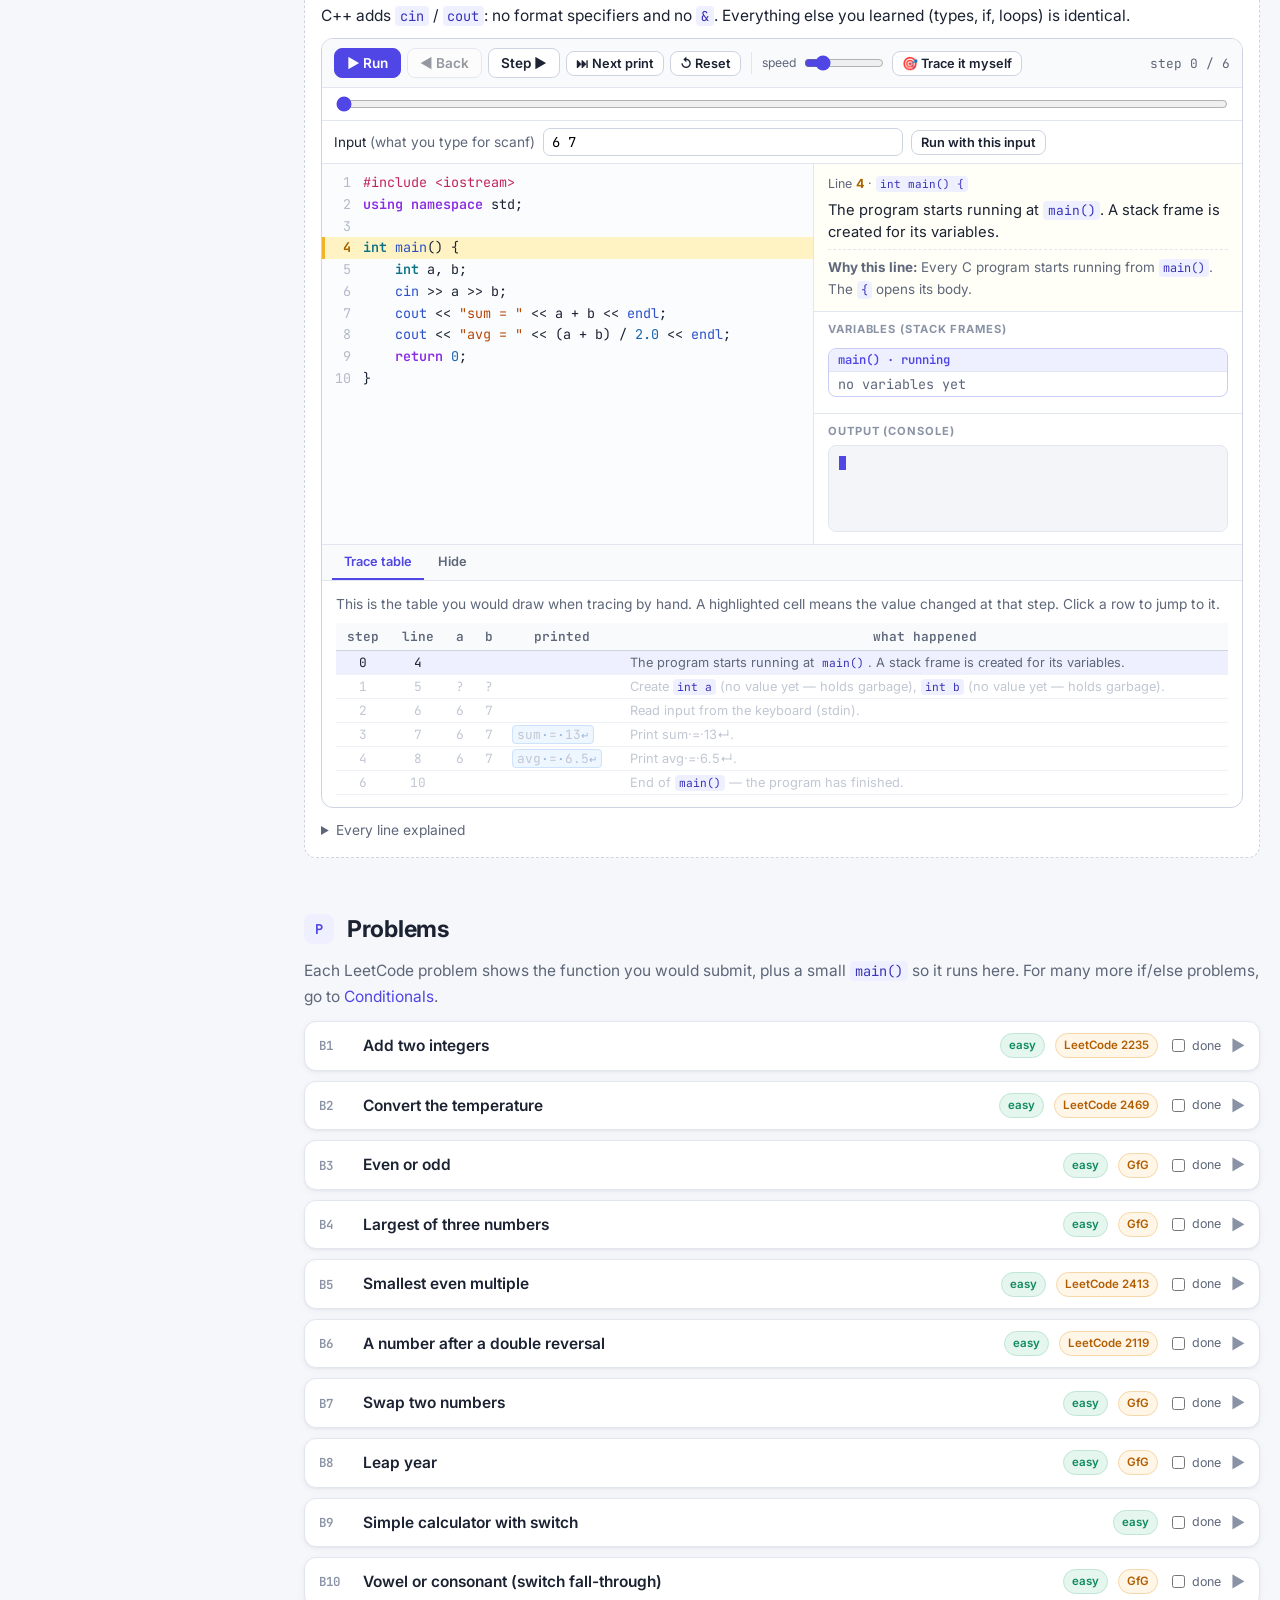
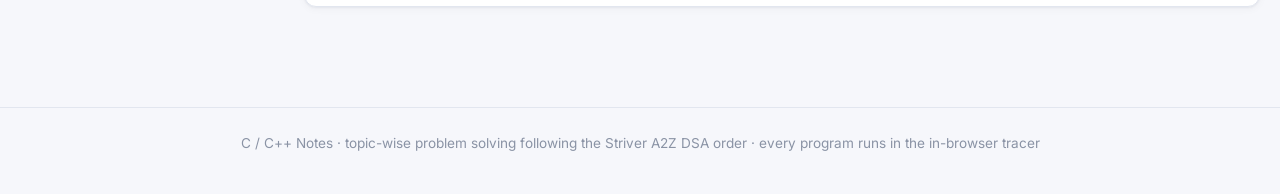
==== commit 53b8d641: "Add Conditionals page and more loop practice - Conditionals: if/else, ladders, short-circuit, dangli" ====
--- a/basics.html
+++ b/basics.html
@@ -8,7 +8,7 @@
 <link rel="icon" href="data:image/svg+xml,<svg xmlns='http://www.w3.org/2000/svg' viewBox='0 0 32 32'><rect width='32' height='32' rx='7' fill='%234f46e5'/><text x='16' y='21' font-size='12' text-anchor='middle' fill='white' font-family='monospace' font-weight='700'>C++</text></svg>">
 <link rel="preconnect" href="https://fonts.googleapis.com"><link rel="preconnect" href="https://fonts.gstatic.com" crossorigin>
 <link href="https://fonts.googleapis.com/css2?family=Inter:wght@400;500;600;700&family=JetBrains+Mono:wght@400;600;700&display=swap" rel="stylesheet">
-<link rel="stylesheet" href="assets/css/style.css?v=5">
+<link rel="stylesheet" href="assets/css/style.css?v=8">
 </head>
 <body>
 <div class="wrap layout">
@@ -83,13 +83,13 @@
     <div data-example="ex-cpp"></div>
 
     <section><h2 id="problems" data-short="Problems"><span class="secnum">P</span>Problems</h2>
-      <p class="muted">Each LeetCode problem shows the function you would submit, plus a small <code>main()</code> so it runs here.</p>
+      <p class="muted">Each LeetCode problem shows the function you would submit, plus a small <code>main()</code> so it runs here. For many more if/else problems, go to <a href="conditionals.html">Conditionals</a>.</p>
       <div class="plist" data-group="basics:A" data-prefix="B"></div></section>
   </main>
 </div>
-<script src="assets/js/cinterp.js?v=5"></script>
-<script src="assets/js/site.js?v=5"></script>
-<script src="assets/js/viz.js?v=5"></script>
-<script src="assets/data/basics.js?v=5"></script>
+<script src="assets/js/cinterp.js?v=8"></script>
+<script src="assets/js/site.js?v=8"></script>
+<script src="assets/js/viz.js?v=8"></script>
+<script src="assets/data/basics.js?v=8"></script>
 </body>
 </html>
--- a/assets/css/style.css
+++ b/assets/css/style.css
@@ -270,6 +270,11 @@
 .sbar.neg { background: linear-gradient(90deg, #f08a9b, var(--red)); }
 .ttable tr.fut .sbar { opacity: .25; }
 
+.chips { display: inline-flex; flex-wrap: wrap; gap: 4px; align-items: center; }
+.chip { font: .78rem var(--mono); border: 1px solid #d6d9ff; background: var(--accent-soft); color: var(--accent); border-radius: 99px; padding: 2px 9px; cursor: pointer; }
+.chip:hover { background: #e0e3ff; }
+.dect .pill { font-family: var(--sans); }
+
 /* quiz / practice mode */
 .viz.quiz .vrow .vv, .viz.quiz .viz-out pre, .viz.quiz .arr .cell b { filter: blur(5px); cursor: help; }
 .viz.quiz .reveal { filter: none !important; }
@@ -308,3 +313,6 @@
   .prob-body { padding: 4px 12px 14px; }
   .viz-bar .stepc { margin-left: 0; }
 }
+
+/* no programming ligatures: beginners must see == and && exactly as typed (kept last so `font:` shorthands can't reset it) */
+body, code, pre, .viz-code, .console, .viz-out pre, .ttable, .pgrid, .lines td, .outq, .chip, .vrow, .prob-head .mini { font-variant-ligatures: none; font-feature-settings: "liga" 0, "calt" 0; }
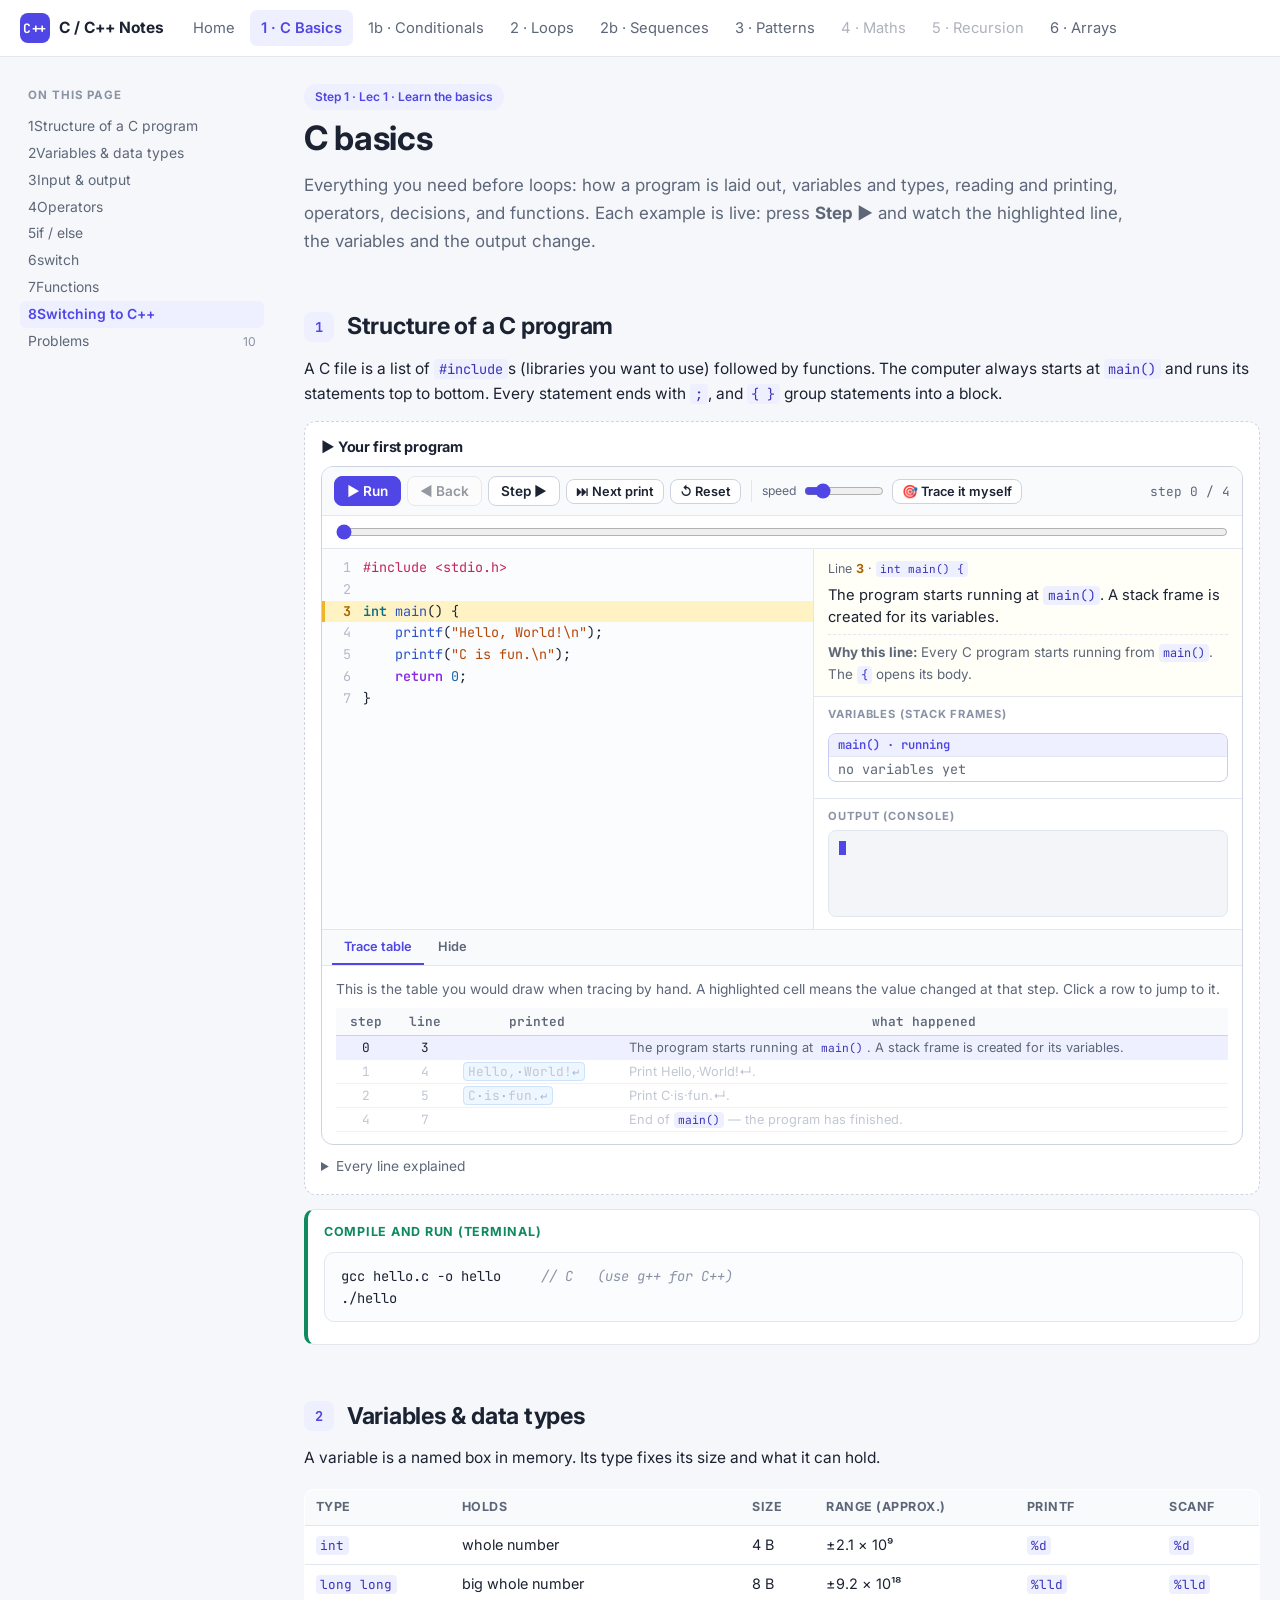
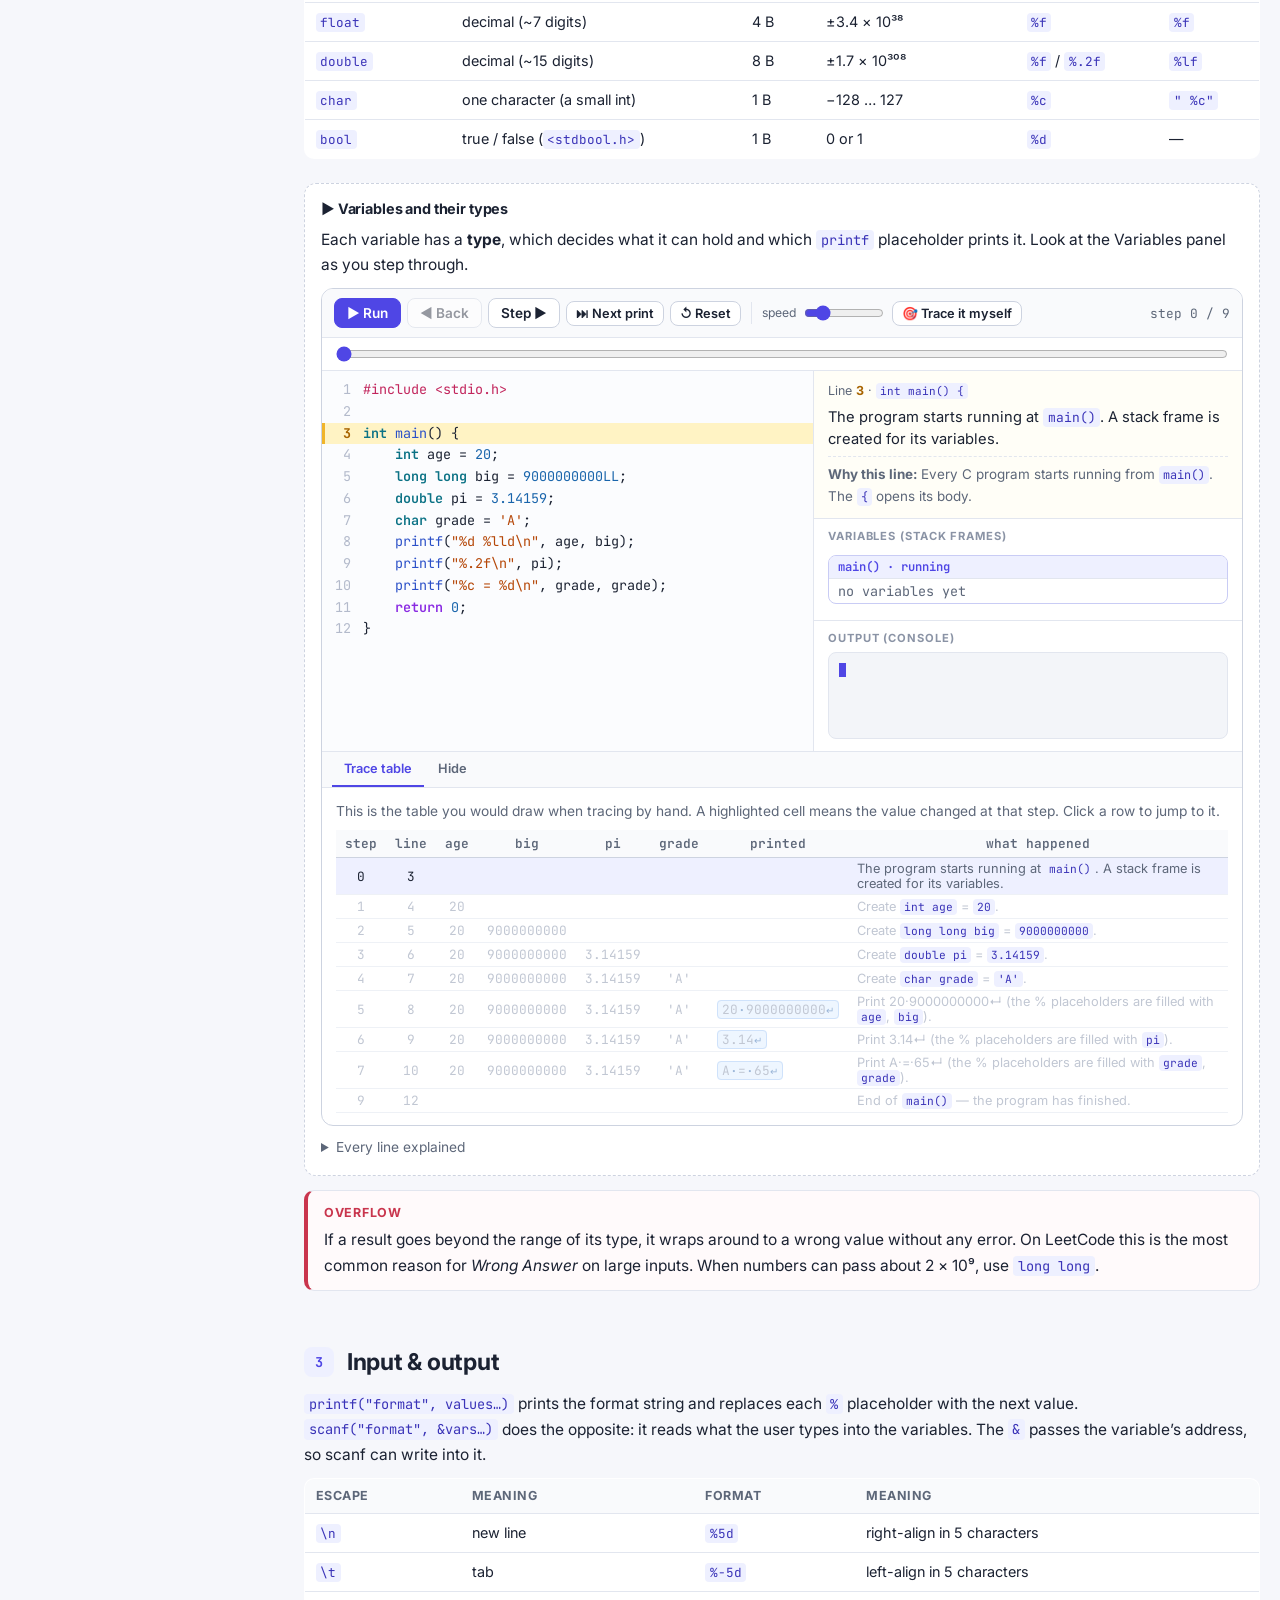
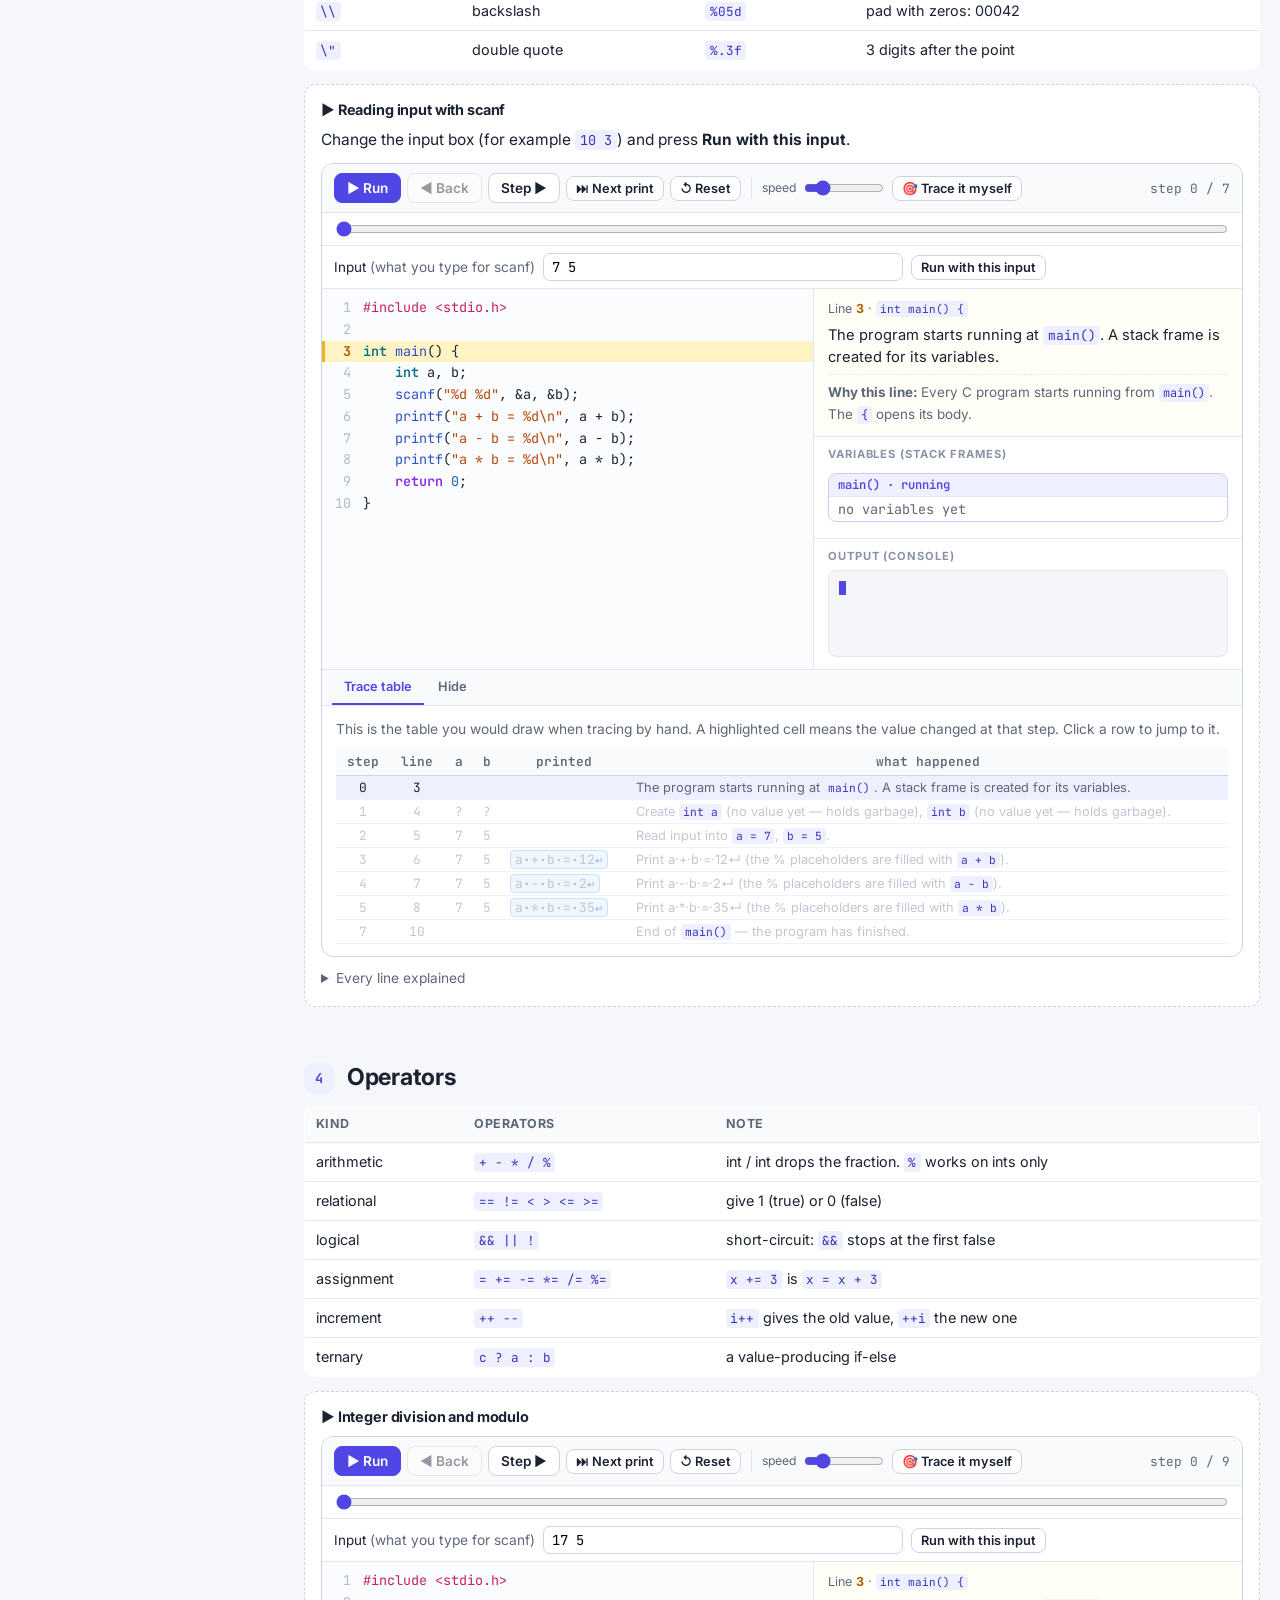
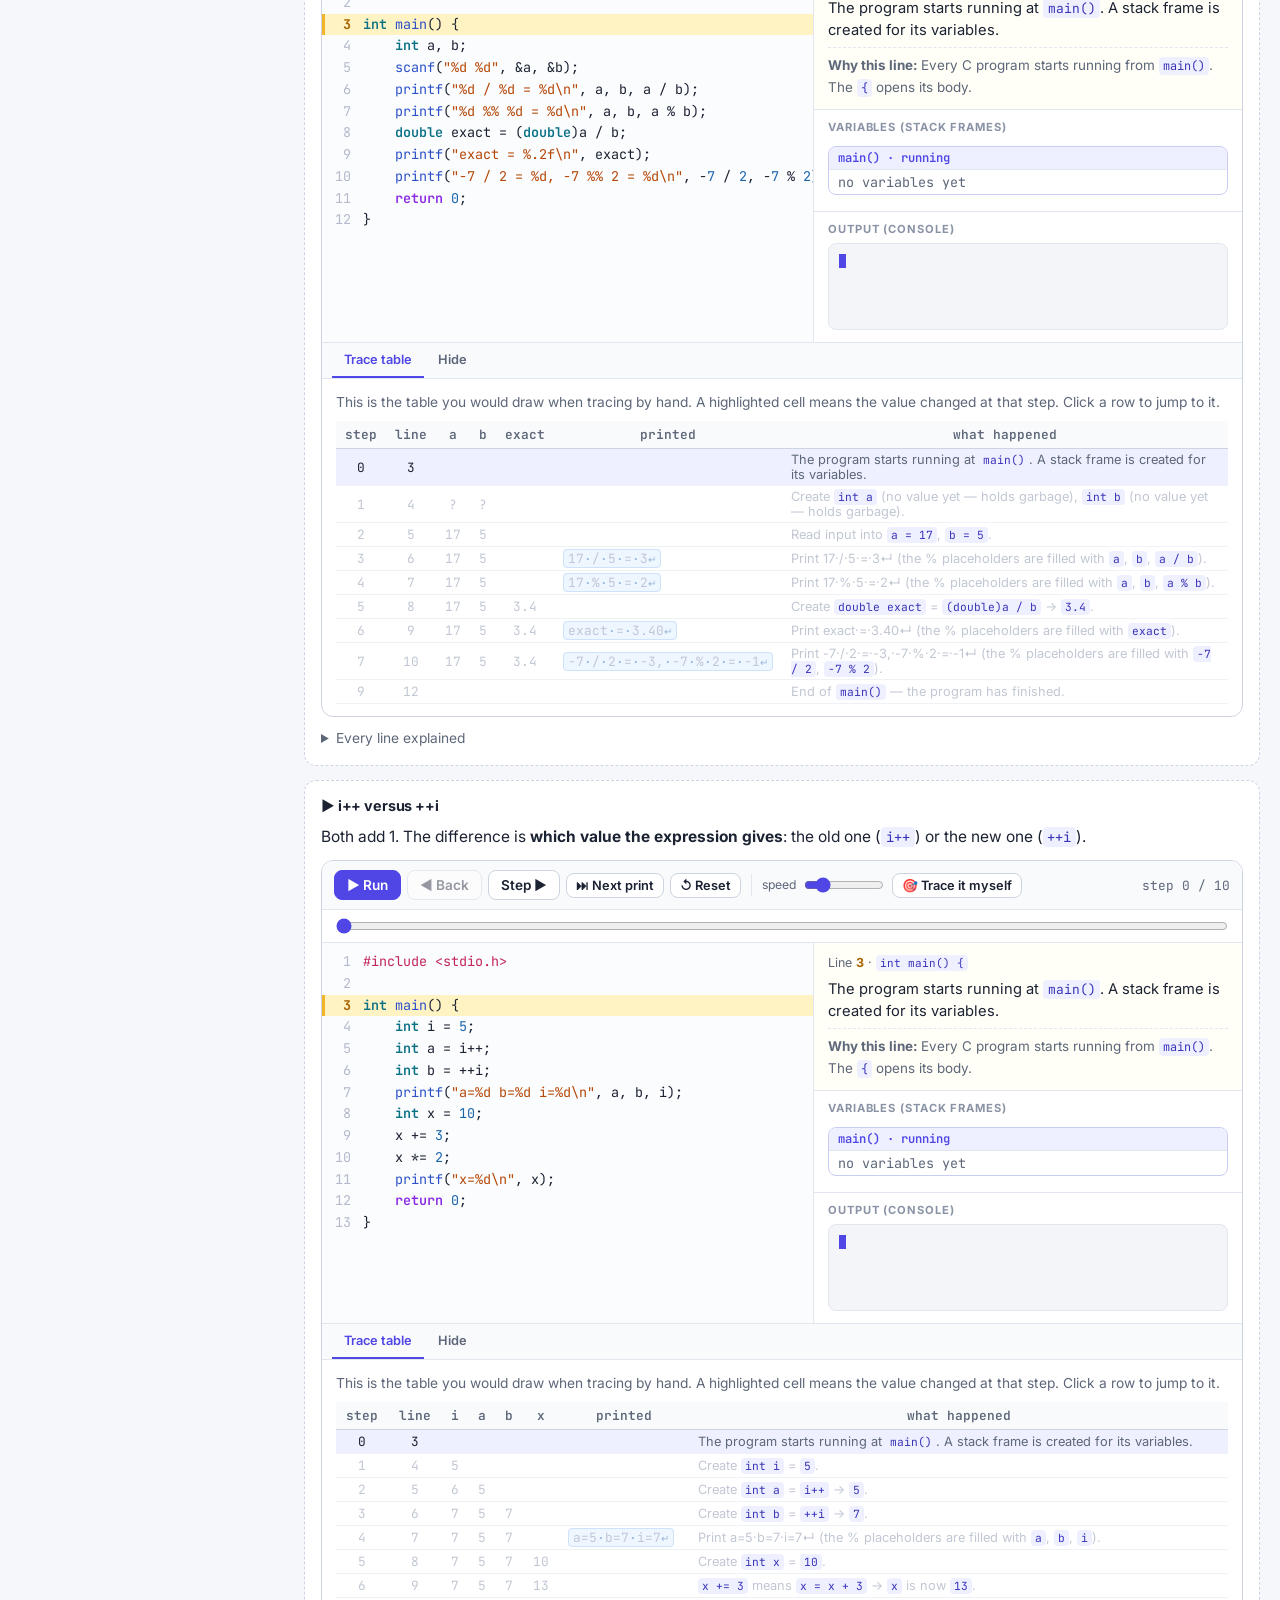
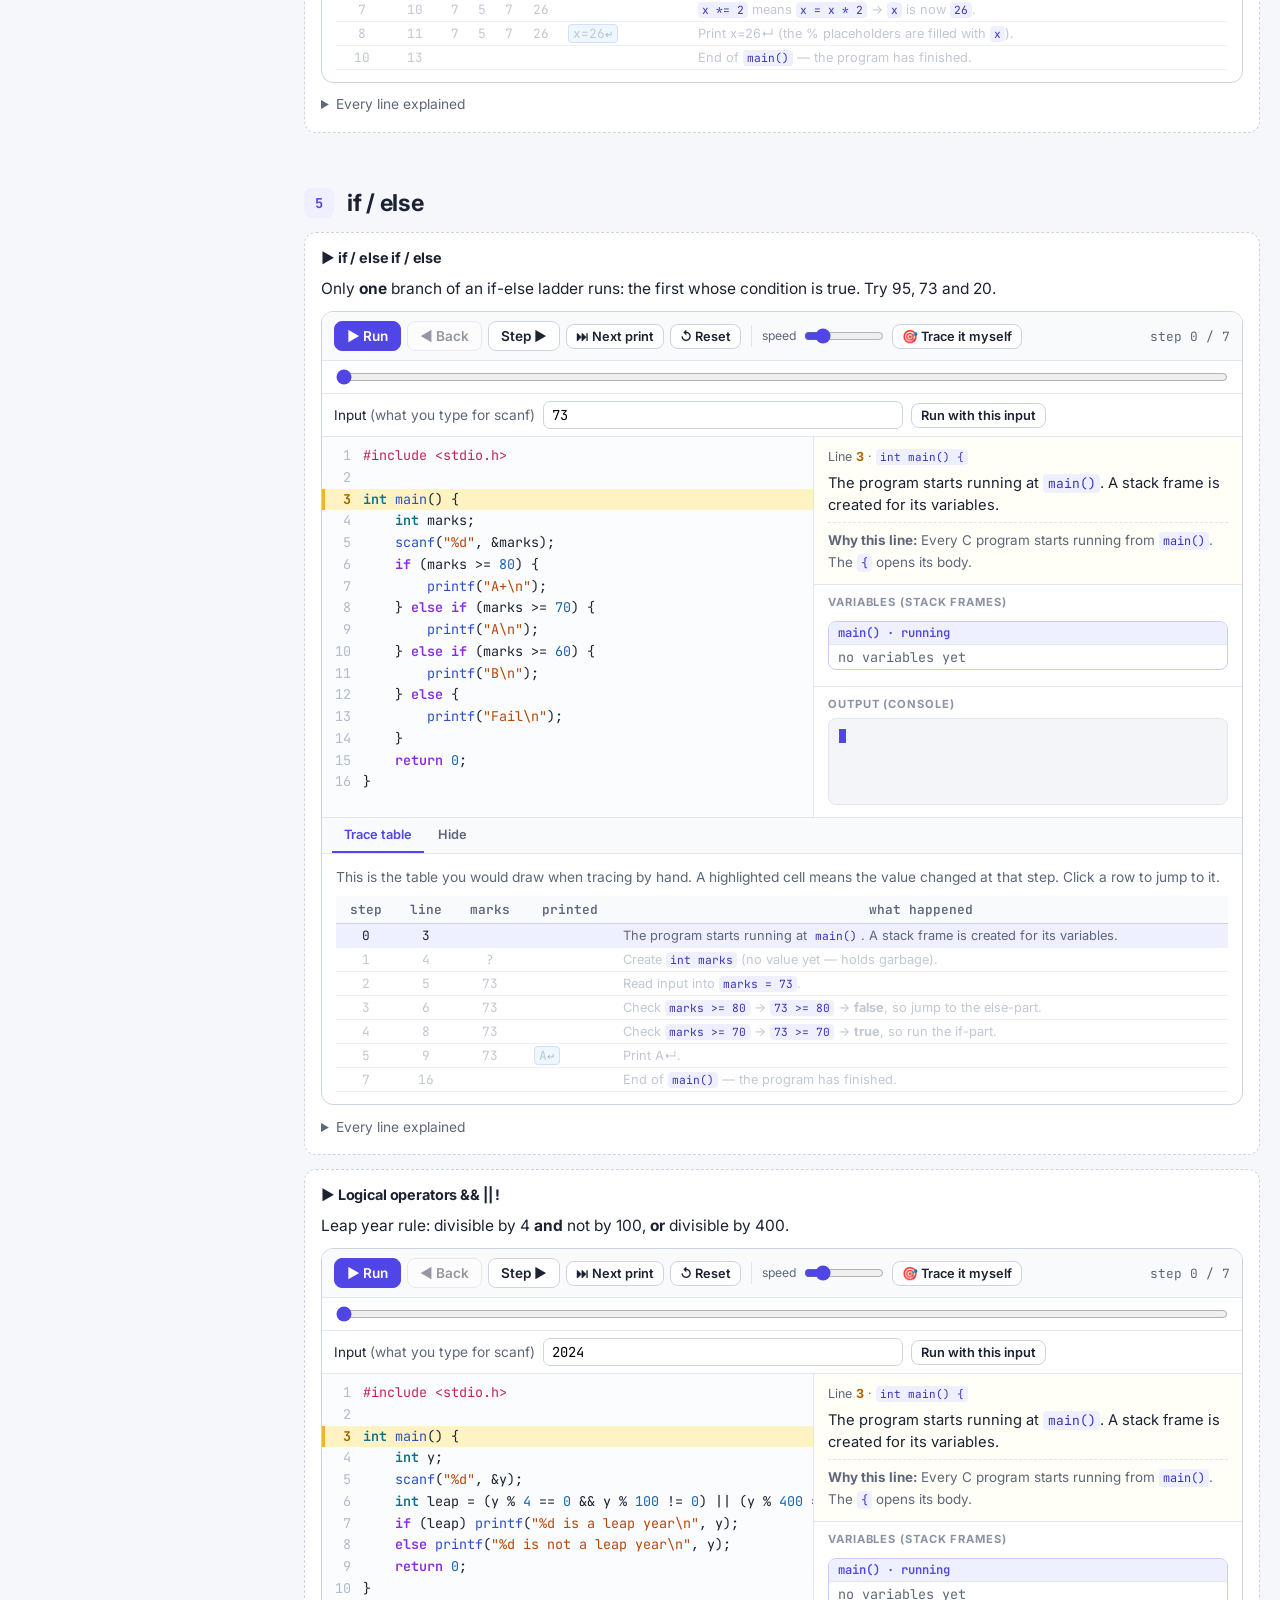
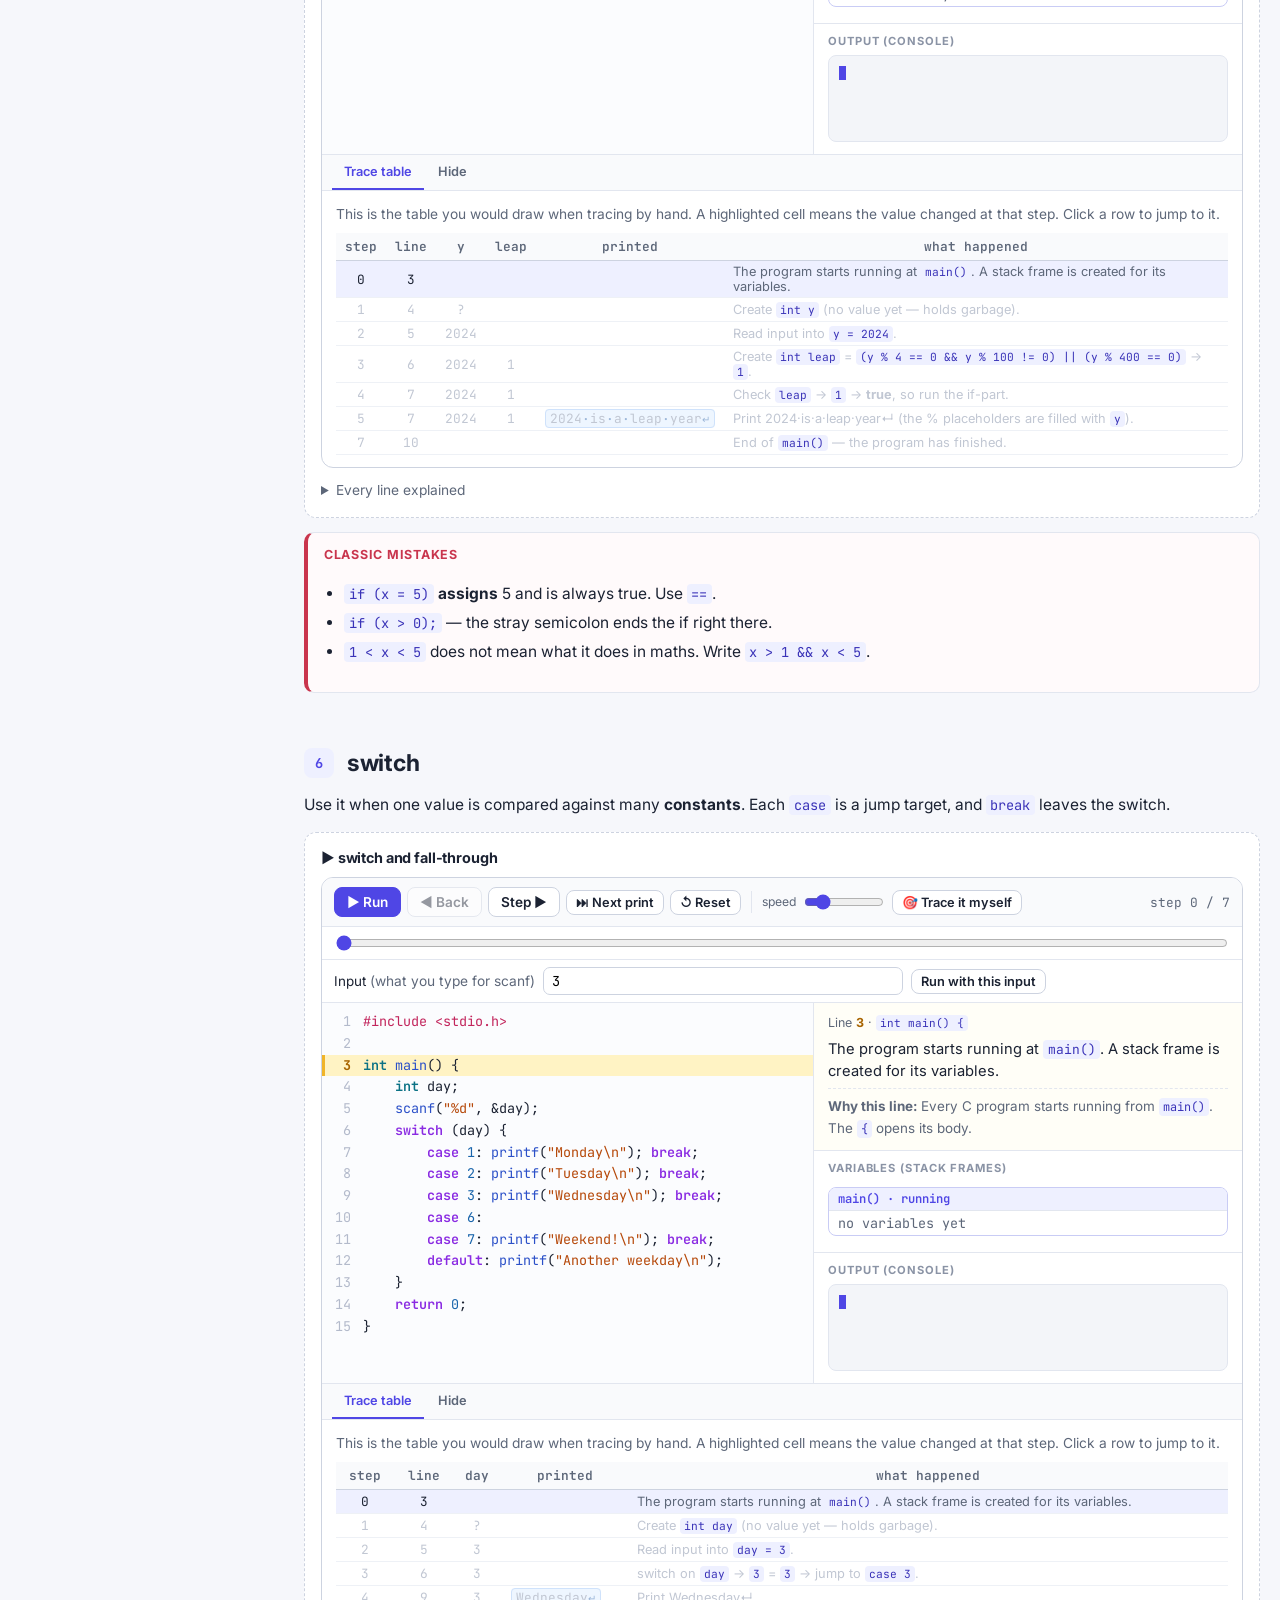
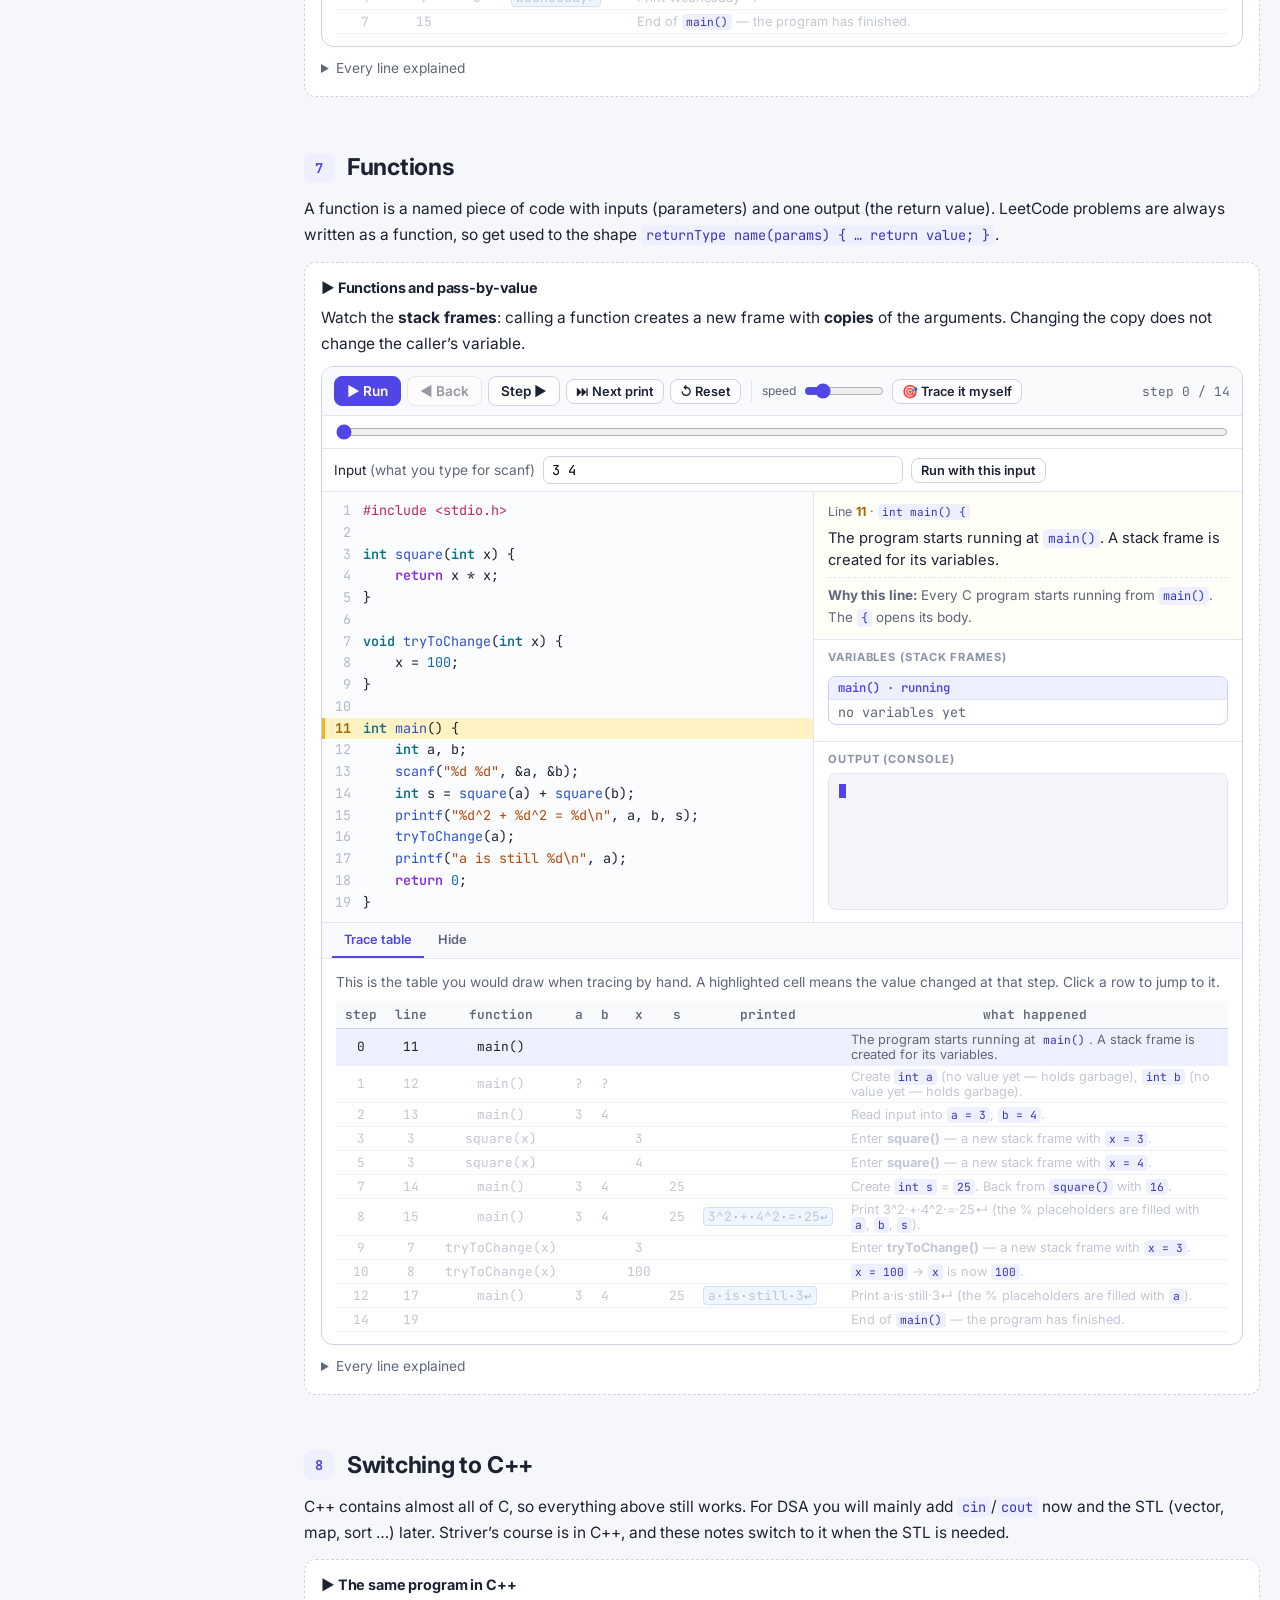
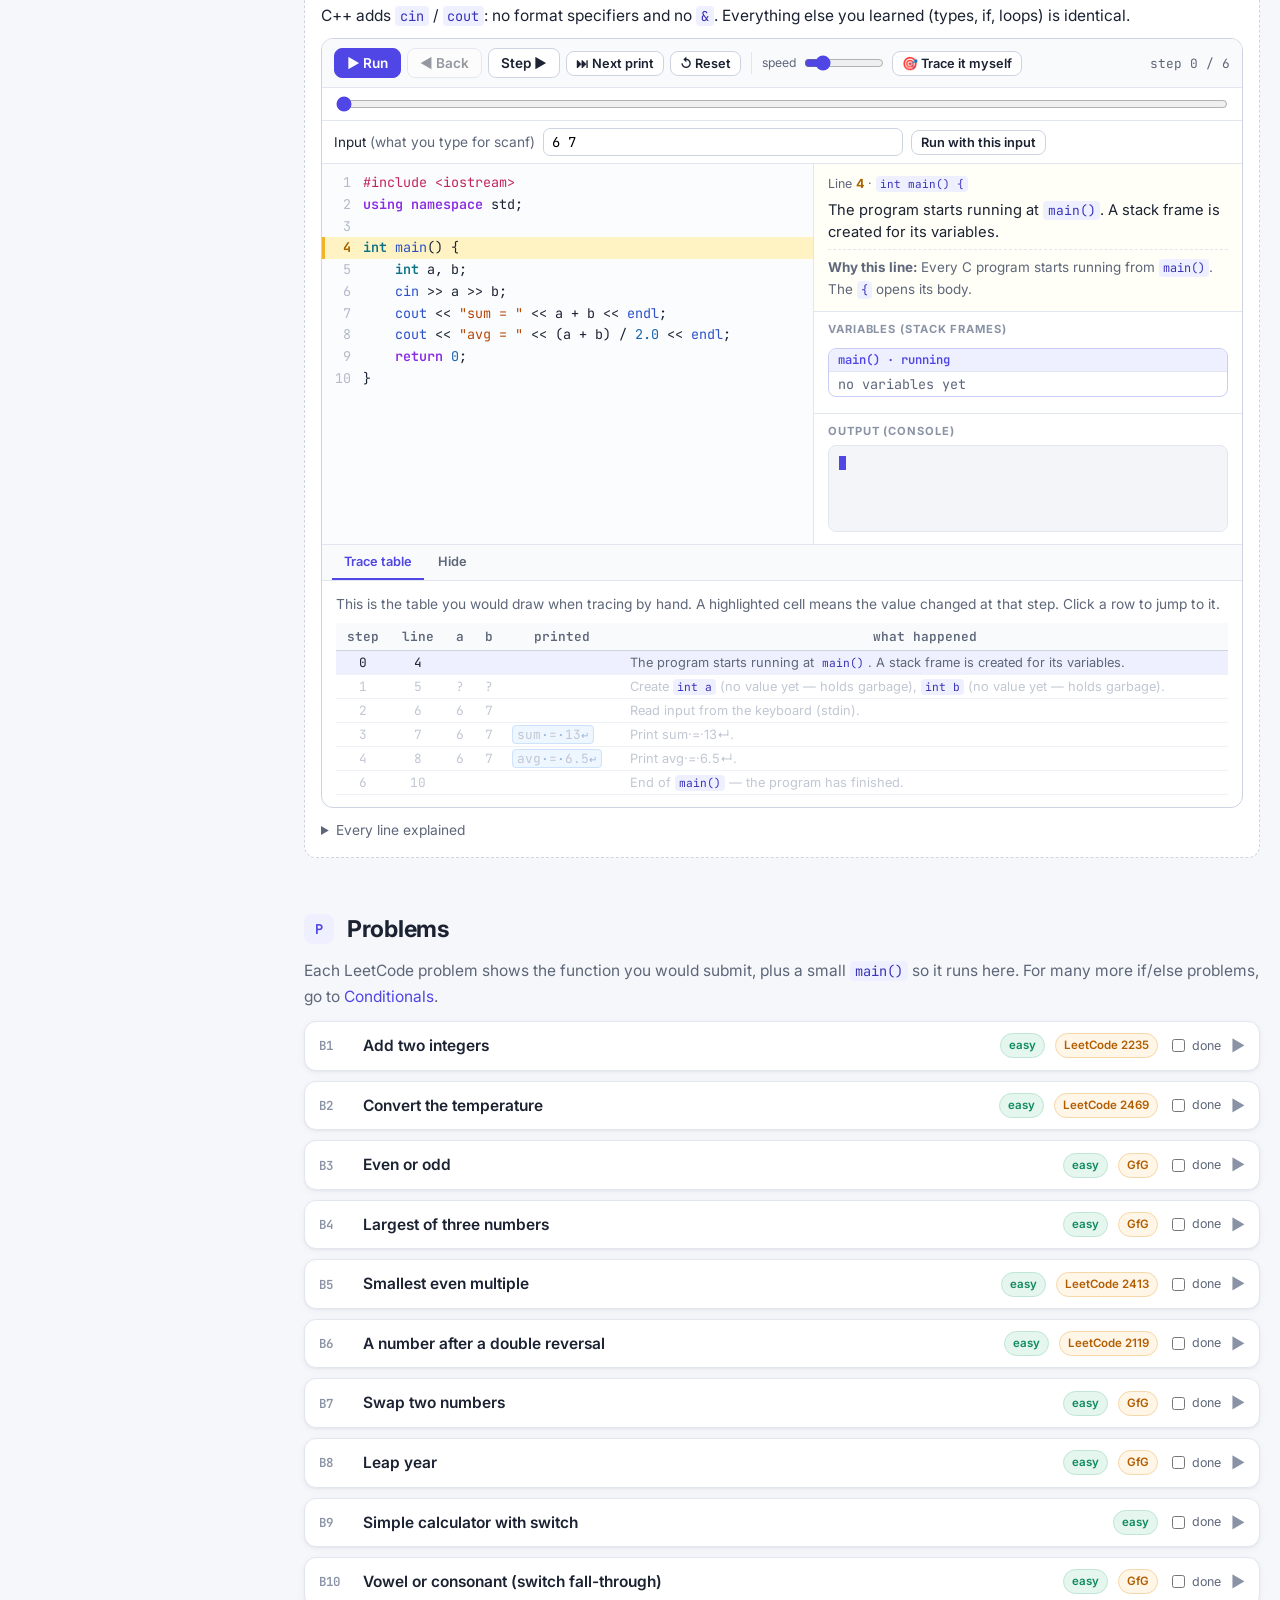
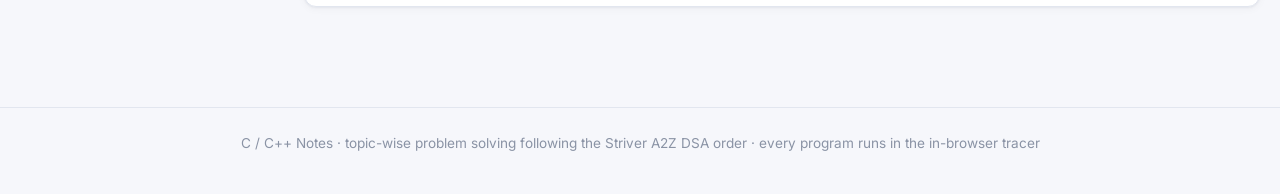
==== commit 9d1f4f38: "Add Arrays chapter with a dedicated array visualiser - Interpreter: C arrays of any dimension; C++ v" ====
--- a/basics.html
+++ b/basics.html
@@ -8,7 +8,7 @@
 <link rel="icon" href="data:image/svg+xml,<svg xmlns='http://www.w3.org/2000/svg' viewBox='0 0 32 32'><rect width='32' height='32' rx='7' fill='%234f46e5'/><text x='16' y='21' font-size='12' text-anchor='middle' fill='white' font-family='monospace' font-weight='700'>C++</text></svg>">
 <link rel="preconnect" href="https://fonts.googleapis.com"><link rel="preconnect" href="https://fonts.gstatic.com" crossorigin>
 <link href="https://fonts.googleapis.com/css2?family=Inter:wght@400;500;600;700&family=JetBrains+Mono:wght@400;600;700&display=swap" rel="stylesheet">
-<link rel="stylesheet" href="assets/css/style.css?v=8">
+<link rel="stylesheet" href="assets/css/style.css?v=10">
 </head>
 <body>
 <div class="wrap layout">
@@ -87,9 +87,9 @@
       <div class="plist" data-group="basics:A" data-prefix="B"></div></section>
   </main>
 </div>
-<script src="assets/js/cinterp.js?v=8"></script>
-<script src="assets/js/site.js?v=8"></script>
-<script src="assets/js/viz.js?v=8"></script>
-<script src="assets/data/basics.js?v=8"></script>
+<script src="assets/js/cinterp.js?v=10"></script>
+<script src="assets/js/site.js?v=10"></script>
+<script src="assets/js/viz.js?v=10"></script>
+<script src="assets/data/basics.js?v=10"></script>
 </body>
 </html>
--- a/assets/css/style.css
+++ b/assets/css/style.css
@@ -275,6 +275,66 @@
 .chip:hover { background: #e0e3ff; }
 .dect .pill { font-family: var(--sans); }
 
+/* arrays tab */
+.av-tools { display: flex; flex-wrap: wrap; gap: 14px; align-items: center; font-size: .8rem; color: var(--muted); margin-bottom: 8px; }
+.av-tools label { display: inline-flex; gap: 5px; align-items: center; cursor: pointer; }
+.av-legend { display: inline-flex; gap: 10px; margin-left: auto; }
+.av-legend .lg::before { content: ''; display: inline-block; width: 11px; height: 11px; border-radius: 3px; margin-right: 4px; vertical-align: -1px; border: 2px solid transparent; }
+.av-legend .rd::before { border-color: #3b82f6; background: #eaf2ff; }
+.av-legend .wr::before { background: #ffd84d; border-color: #e0a800; }
+.av-legend .inr::before { background: #e9e7ff; }
+.av { border: 1px solid var(--border); border-radius: 10px; padding: 8px 12px 10px; margin: 0 0 10px; background: #fff; }
+.av-head { display: flex; flex-wrap: wrap; gap: 10px; align-items: baseline; margin-bottom: 6px; font-size: .86rem; }
+.av-head b { font: 700 .95rem var(--mono); color: var(--accent); }
+.av-alias { font-size: .76rem; color: var(--faint); }
+.av-scroll { overflow-x: auto; padding-bottom: 2px; }
+.av-grid { display: inline-grid; gap: 3px 4px; align-items: center; }
+.av-i { text-align: center; font: .68rem var(--mono); color: var(--faint); }
+.av-c { height: 40px; display: grid; place-items: center; border: 2px solid #dfe3ec; border-radius: 7px; background: #fafbfd; font: 600 .9rem var(--mono); transition: background .2s, border-color .2s; }
+.av-c.inr { background: #e9e7ff; border-color: #c9c4ff; }
+.av-c.rd { border-color: #3b82f6; background: #eaf2ff; }
+.av-c.wr { background: #ffd84d; border-color: #e0a800; animation: pop .35s; }
+.av-c.ghost { border-style: dashed; background: transparent; color: var(--faint); font-size: .66rem; font-weight: 400; }
+.av-p { min-height: 22px; display: flex; flex-direction: column; align-items: center; gap: 1px; }
+.av-p .arrow { font-size: .6rem; color: var(--muted); line-height: 1; }
+.ptag { display: inline-block; font: 700 .68rem var(--mono); color: #fff; background: var(--pc); border-radius: 4px; padding: 0 4px; line-height: 1.5; white-space: nowrap; }
+.av-bar { height: 90px; display: flex; align-items: flex-end; justify-content: center; }
+.av-bar i { display: block; width: 70%; border-radius: 3px 3px 0 0; background: #b9b4ff; transition: height .25s; }
+.av-bar i.neg { background: #f3a3b1; }
+.av-bar i.rd { background: #7fb0ff; } .av-bar i.wr { background: #f0b429; }
+.am { border-collapse: separate; border-spacing: 3px; font-family: var(--mono); }
+.am th { font-size: .68rem; color: var(--faint); font-weight: 500; padding: 0 4px; white-space: nowrap; }
+.am th.hit { color: var(--accent); font-weight: 700; }
+.am th.ch div { margin-top: 2px; }
+.am td { min-width: 38px; height: 34px; text-align: center; border: 2px solid #dfe3ec; border-radius: 6px; background: #fafbfd; font-weight: 600; font-size: .86rem; padding: 0 4px; }
+.am td.xline { background: #f1f0ff; }
+.am td.xhit { border-color: var(--accent); background: #e4e1ff; }
+.am td.rd { border-color: #3b82f6; background: #eaf2ff; }
+.am td.wr { background: #ffd84d; border-color: #e0a800; animation: pop .35s; }
+.am td.empty { border: 0; background: none; }
+.slices { display: flex; flex-wrap: wrap; gap: 10px; }
+.slice { border: 1px dashed var(--border-strong); border-radius: 8px; padding: 4px 6px; }
+.slice.hit { border: 2px solid var(--accent); background: #fbfaff; }
+.slice-h { font: 600 .74rem var(--mono); color: var(--muted); margin-bottom: 2px; }
+.amap { border-collapse: collapse; font: .84rem var(--mono); min-width: 160px; }
+.amap th { font: 600 .7rem var(--sans); text-transform: uppercase; color: var(--faint); text-align: left; padding: 2px 10px; border-bottom: 1px solid var(--border); }
+.amap td { padding: 3px 10px; border-bottom: 1px solid #f0f2f7; }
+.amap tr.wr td { background: #ffe58a; } .amap tr.rd td { background: #eaf2ff; }
+.aset { display: flex; flex-wrap: wrap; gap: 4px; }
+.aset span { font: 600 .84rem var(--mono); border: 2px solid #dfe3ec; border-radius: 99px; padding: 1px 10px; background: #fafbfd; }
+.aset span.wr { background: #ffd84d; border-color: #e0a800; } .aset span.rd { border-color: #3b82f6; background: #eaf2ff; }
+.mem { margin-top: 8px; border-top: 1px dashed var(--border); padding-top: 6px; }
+.mem-h { font-size: .76rem; color: var(--muted); margin-bottom: 4px; }
+.mem-row { display: inline-flex; gap: 0; }
+.mcell { display: flex; flex-direction: column; align-items: center; min-width: 44px; border: 1px solid #dfe3ec; margin-left: -1px; padding: 2px 3px; background: #fafbfd; }
+.mcell.rowstart { border-left: 3px solid var(--accent); }
+.mcell b { font: 600 .84rem var(--mono); }
+.mcell i { font: .6rem var(--mono); color: var(--muted); font-style: normal; white-space: nowrap; }
+.mcell em { font: .6rem var(--mono); color: var(--faint); font-style: normal; }
+.mcell.on { background: #ffd84d; border-color: #e0a800; }
+.mem-f { font: .78rem var(--mono); margin-top: 4px; }
+.mem-note { margin: 6px 0 0; }
+
 /* quiz / practice mode */
 .viz.quiz .vrow .vv, .viz.quiz .viz-out pre, .viz.quiz .arr .cell b { filter: blur(5px); cursor: help; }
 .viz.quiz .reveal { filter: none !important; }
